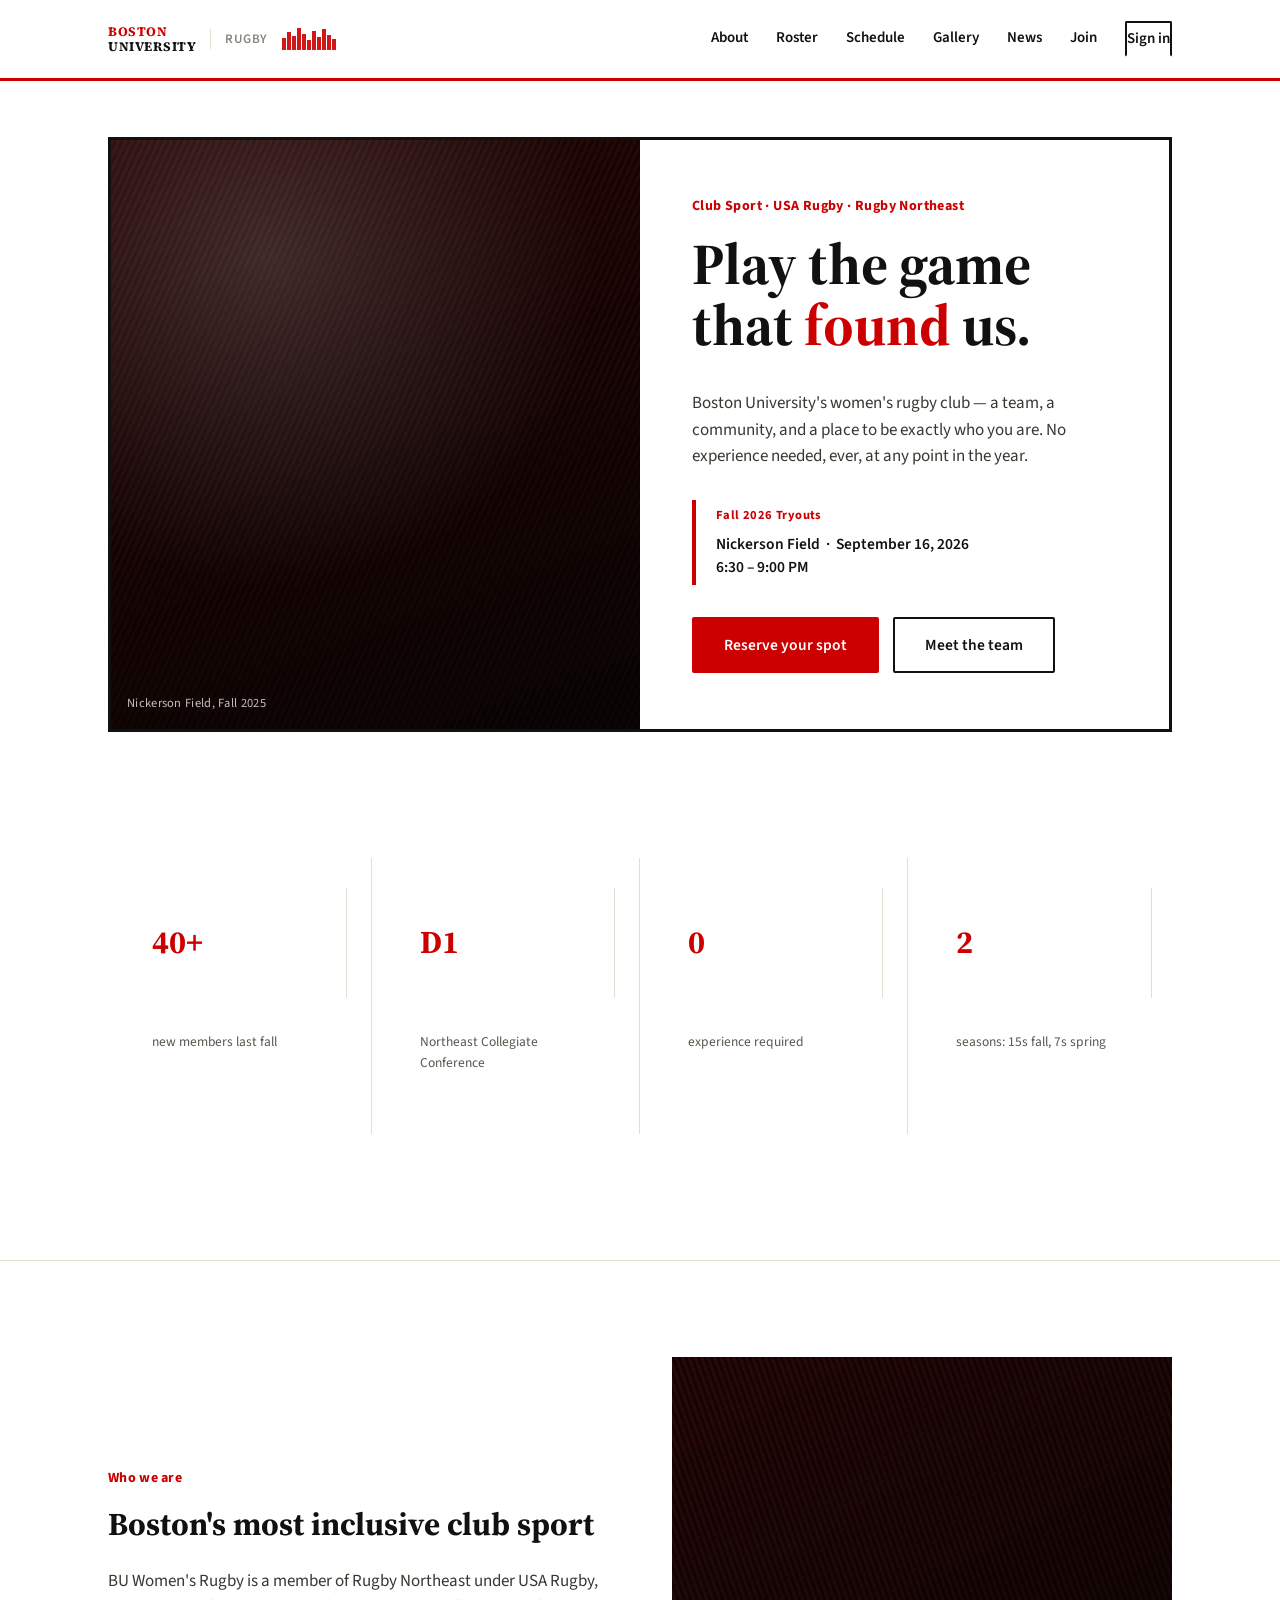
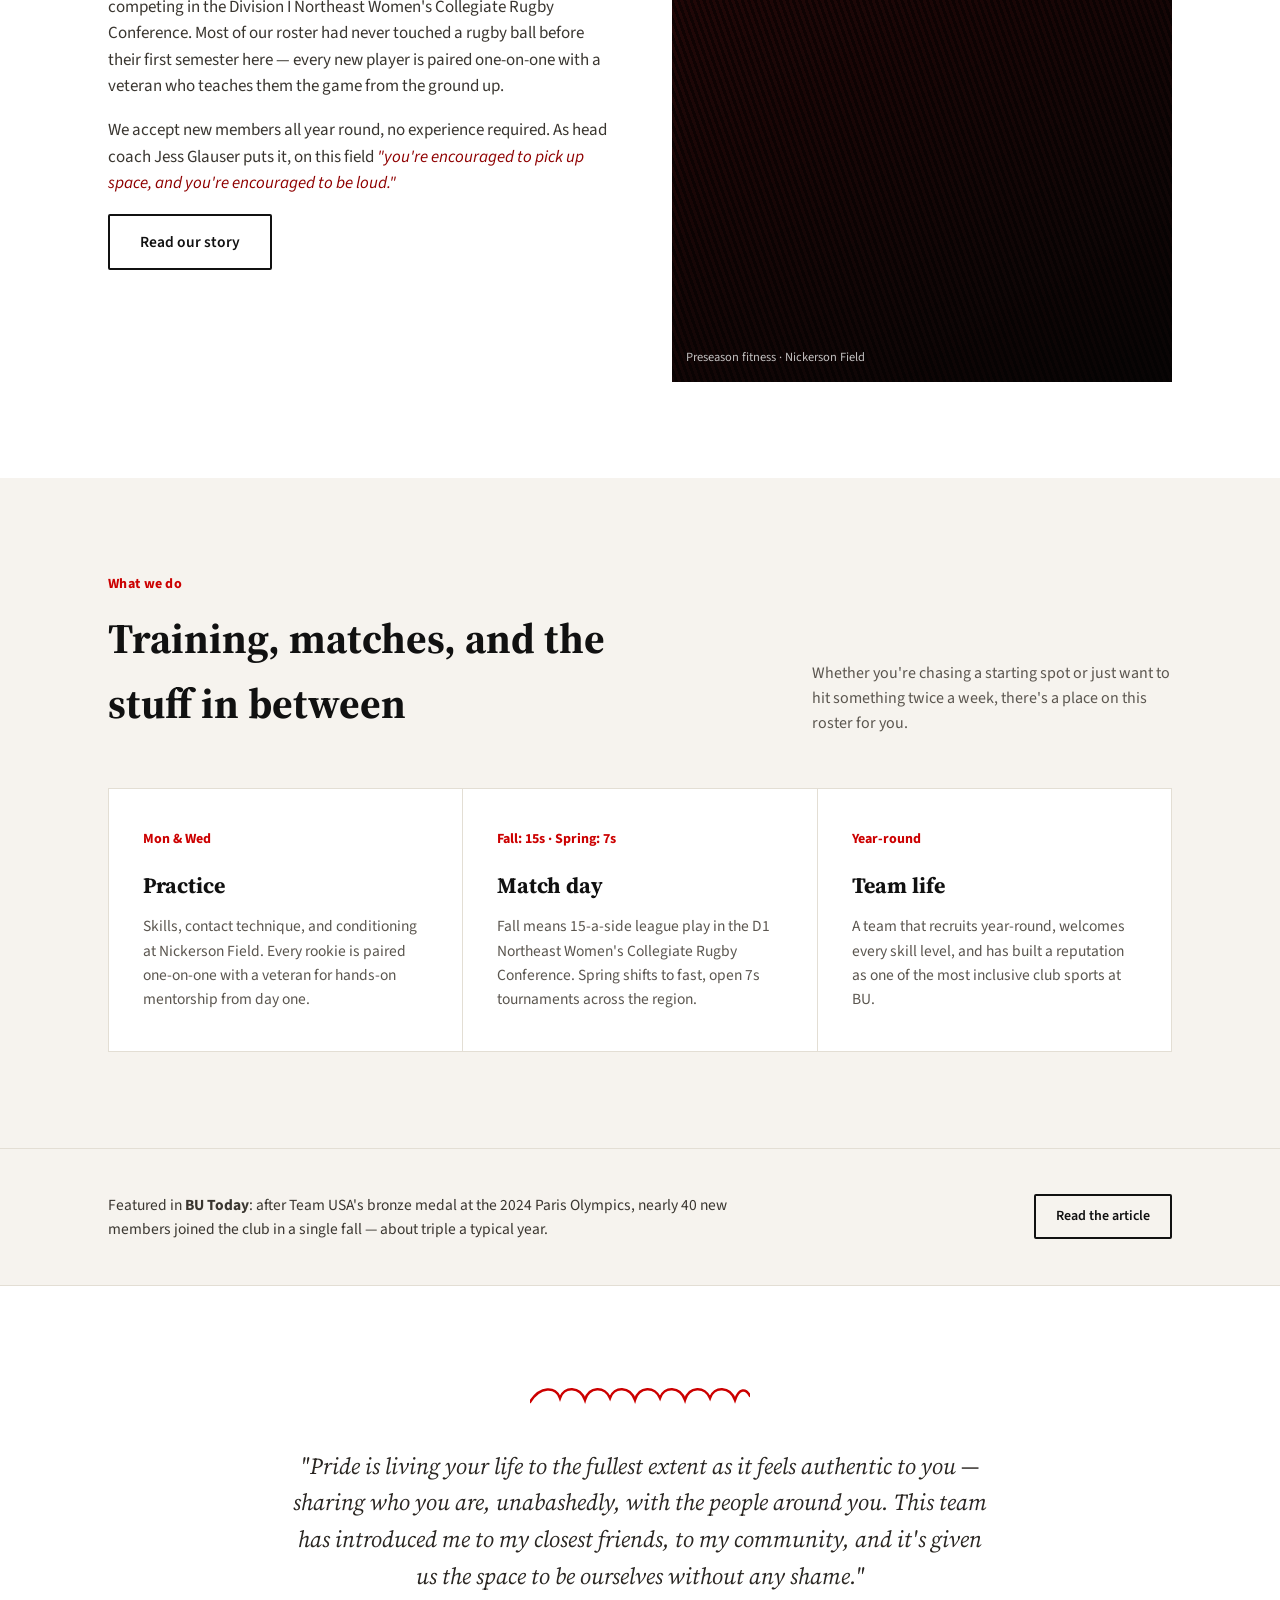
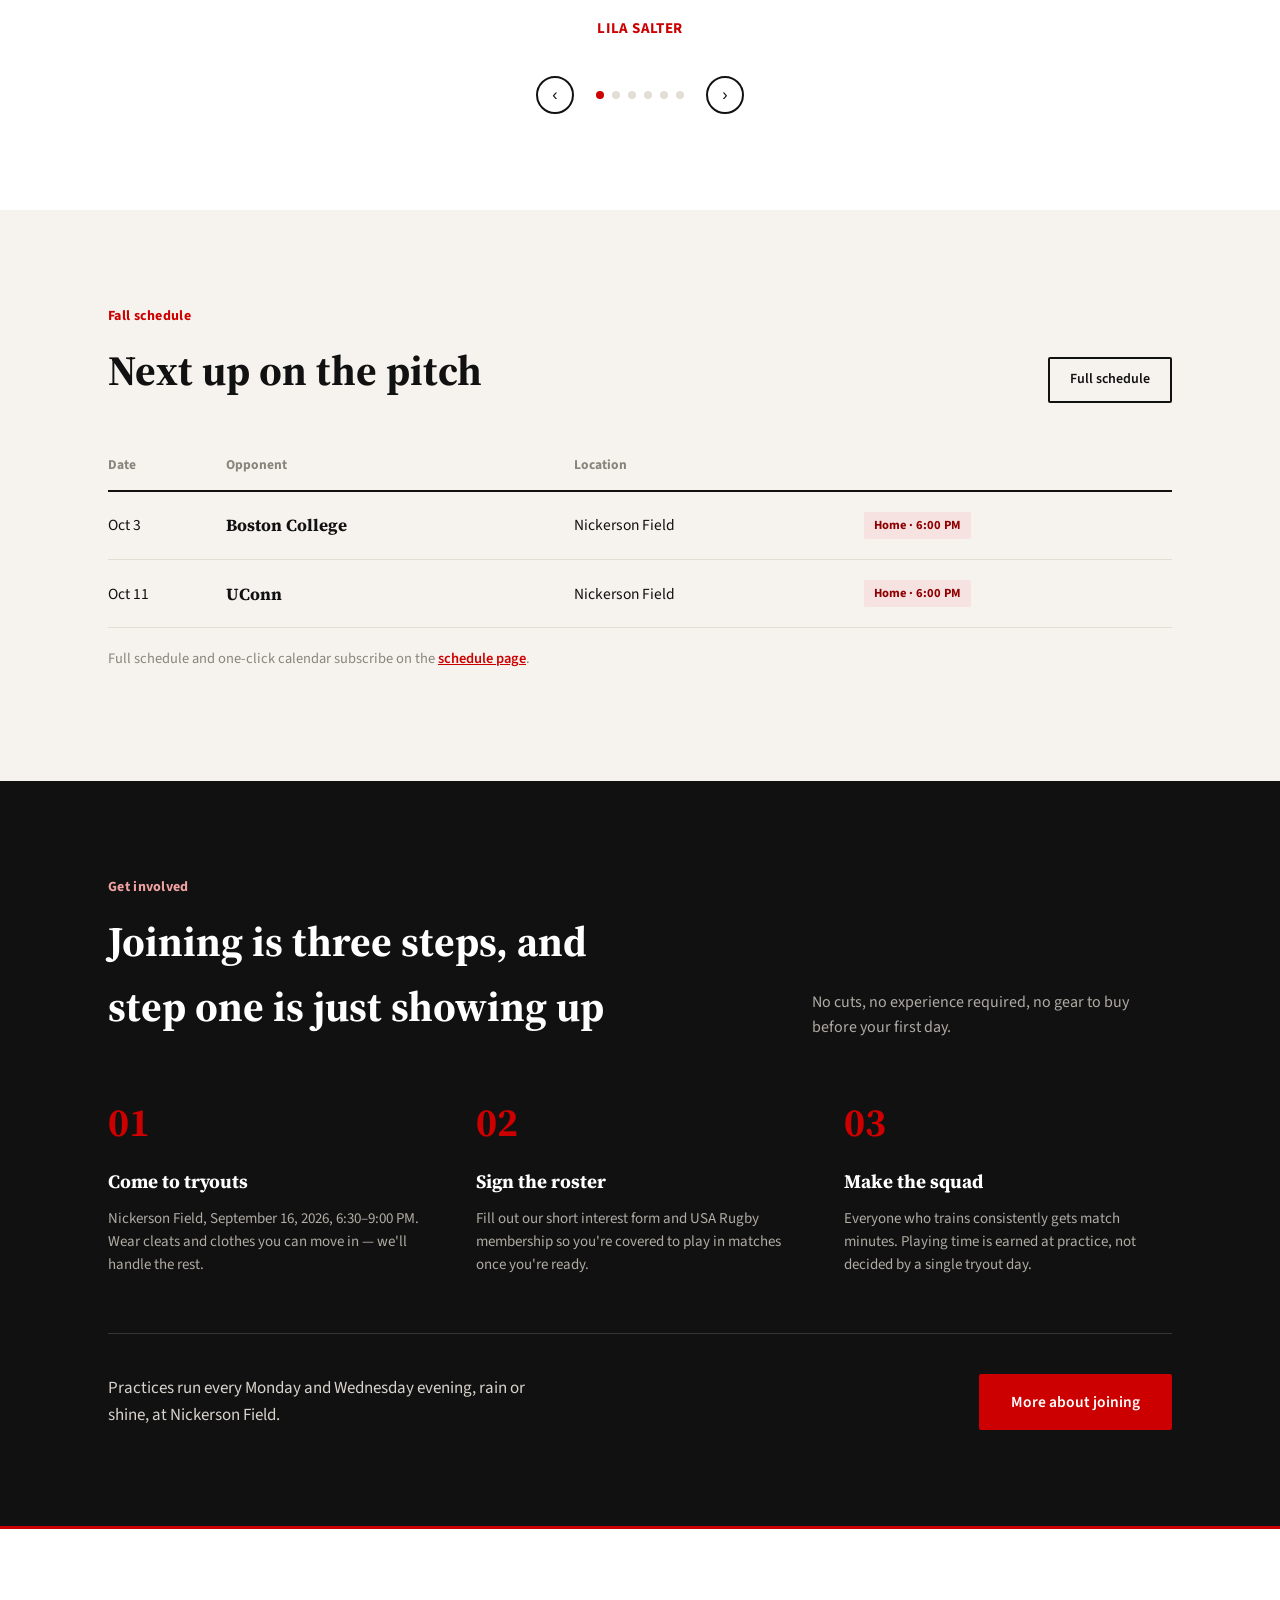
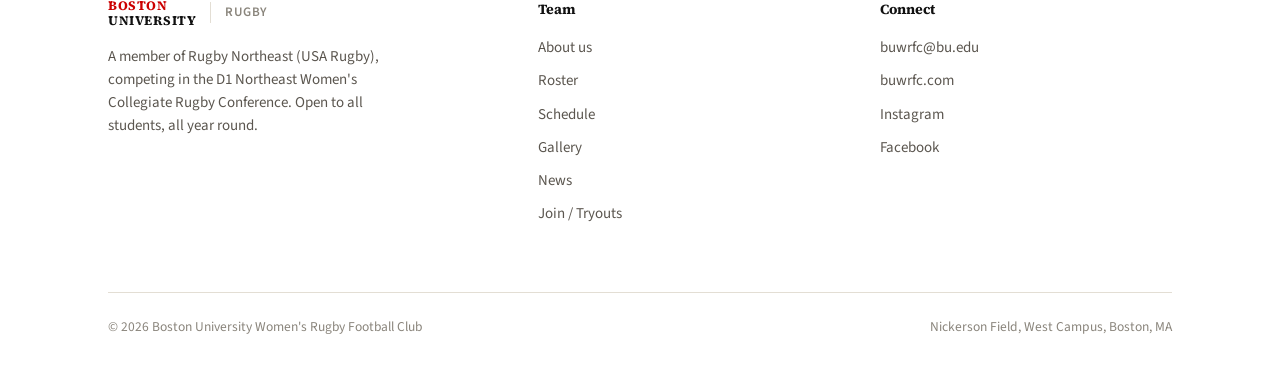
==== index.html @ 4f9184f5 "placeholder example using website and insta info" ====
<!DOCTYPE html>
<html lang="en">
<head>
<meta charset="UTF-8">
<meta name="viewport" content="width=device-width, initial-scale=1.0">
<title>Boston University Women's Rugby</title>
<meta name="description" content="Boston University's women's rugby club — D1 Northeast Collegiate Rugby Conference. No experience needed, ever, at any point in the year.">
<link rel="preconnect" href="https://fonts.googleapis.com">
<link rel="preconnect" href="https://fonts.gstatic.com" crossorigin>
<link href="https://fonts.googleapis.com/css2?family=Source+Sans+3:wght@400;500;600;700&family=Source+Serif+4:ital,wght@0,500;0,600;0,700;1,500&display=swap" rel="stylesheet">
<link rel="stylesheet" href="css/styles.css">
</head>
<body>

<a href="#main" class="skip-link">Skip to content</a>

<header>
  <nav class="wrap">
    <a href="index.html" class="wordmark">
      <span class="type"><span class="l1">BOSTON</span><span class="l2">UNIVERSITY</span></span>
      <span class="rugby">RUGBY</span>
      <svg class="skyline" width="54" height="22" viewBox="0 0 54 22" fill="none" aria-hidden="true">
        <rect x="0" y="10" width="4" height="12" fill="var(--scarlet)"/>
        <rect x="5" y="4" width="4" height="18" fill="var(--scarlet)"/>
        <rect x="10" y="8" width="4" height="14" fill="var(--scarlet)"/>
        <rect x="15" y="0" width="4" height="22" fill="var(--scarlet)"/>
        <rect x="20" y="6" width="4" height="16" fill="var(--scarlet)"/>
        <rect x="25" y="12" width="4" height="10" fill="var(--scarlet)"/>
        <rect x="30" y="3" width="4" height="19" fill="var(--scarlet)"/>
        <rect x="35" y="9" width="4" height="13" fill="var(--scarlet)"/>
        <rect x="40" y="1" width="4" height="21" fill="var(--scarlet)"/>
        <rect x="45" y="7" width="4" height="15" fill="var(--scarlet)"/>
        <rect x="50" y="11" width="4" height="11" fill="var(--scarlet)"/>
      </svg>
    </a>
    <button class="nav-toggle" aria-label="Toggle menu" aria-expanded="false">&#9776;</button>
    <div class="nav-links">
      <a href="about.html">About</a>
      <a href="roster.html">Roster</a>
      <a href="schedule.html">Schedule</a>
      <a href="gallery.html">Gallery</a>
      <a href="news.html">News</a>
      <a href="join.html">Join</a>
      <a href="#" class="btn btn-outline nav-cta">Sign in</a>
    </div>
  </nav>
</header>

<main id="main">

<section class="hero">
  <div class="wrap">
    <div class="poster">
      <div class="poster-photo">
        <div class="cap">Nickerson Field, Fall 2025</div>
      </div>
      <div class="poster-copy">
        <div class="eyebrow">Club Sport &middot; USA Rugby &middot; Rugby Northeast</div>
        <h1>Play the game that <em>found</em> us.</h1>
        <p class="lede">Boston University's women's rugby club — a team, a community, and a place to be exactly who you are. No experience needed, ever, at any point in the year.</p>
        <div class="tryout-box">
          <div class="tt">Fall 2026 Tryouts</div>
          <div class="dd">Nickerson Field &nbsp;&middot;&nbsp; September 16, 2026<br>6:30 – 9:00 PM</div>
        </div>
        <div class="hero-actions">
          <a href="https://docs.google.com/forms/d/e/1FAIpQLSetIzswO61RPO-DrUgRH1f7dVWN2hSFOVGSuI70FwOwYaRfzw/viewform?pli=1" target="_blank" rel="noopener" class="btn btn-solid">Reserve your spot</a>
          <a href="about.html" class="btn btn-outline">Meet the team</a>
        </div>
      </div>
    </div>
  </div>
</section>

<section class="stats">
  <div class="wrap">
    <div><div class="num">40+</div><div class="lbl">new members last fall</div></div>
    <div><div class="num">D1</div><div class="lbl">Northeast Collegiate Conference</div></div>
    <div><div class="num">0</div><div class="lbl">experience required</div></div>
    <div><div class="num">2</div><div class="lbl">seasons: 15s fall, 7s spring</div></div>
  </div>
</section>

<section id="about" data-reveal>
  <div class="wrap about-grid">
    <div class="about-copy">
      <div class="kicker">Who we are</div>
      <h2 style="font-size:32px;margin-bottom:18px;font-weight:700;">Boston's most inclusive club sport</h2>
      <p>BU Women's Rugby is a member of Rugby Northeast under USA Rugby, competing in the Division I Northeast Women's Collegiate Rugby Conference. Most of our roster had never touched a rugby ball before their first semester here — every new player is paired one-on-one with a veteran who teaches them the game from the ground up.</p>
      <p>We accept new members all year round, no experience required. As head coach Jess Glauser puts it, on this field <span class="quote-inline">"you're encouraged to pick up space, and you're encouraged to be loud."</span></p>
      <a href="about.html" class="btn btn-outline">Read our story</a>
    </div>
    <div class="about-photo">
      <div class="cap">Preseason fitness &middot; Nickerson Field</div>
    </div>
  </div>
</section>

<section id="program" style="background:var(--bone);" data-reveal>
  <div class="wrap">
    <div class="section-head">
      <div>
        <div class="kicker">What we do</div>
        <h2>Training, matches, and the stuff in between</h2>
      </div>
      <p>Whether you're chasing a starting spot or just want to hit something twice a week, there's a place on this roster for you.</p>
    </div>
    <div class="pillars">
      <div class="pillar">
        <div class="idx">Mon &amp; Wed</div>
        <h3>Practice</h3>
        <p>Skills, contact technique, and conditioning at Nickerson Field. Every rookie is paired one-on-one with a veteran for hands-on mentorship from day one.</p>
      </div>
      <div class="pillar">
        <div class="idx">Fall: 15s &middot; Spring: 7s</div>
        <h3>Match day</h3>
        <p>Fall means 15-a-side league play in the D1 Northeast Women's Collegiate Rugby Conference. Spring shifts to fast, open 7s tournaments across the region.</p>
      </div>
      <div class="pillar">
        <div class="idx">Year-round</div>
        <h3>Team life</h3>
        <p>A team that recruits year-round, welcomes every skill level, and has built a reputation as one of the most inclusive club sports at BU.</p>
      </div>
    </div>
  </div>
</section>

<section class="press-strip">
  <div class="wrap">
    <p>
      Featured in <strong>BU Today</strong>: after Team USA's bronze medal at the 2024 Paris Olympics, nearly 40 new members joined the club in a single fall — about triple a typical year.
    </p>
    <a href="https://www.bu.edu/articles/2024/womens-rugby-club-popularity-soars/" target="_blank" rel="noopener" class="btn btn-outline btn-sm">Read the article</a>
  </div>
</section>

<section class="testimonials" data-reveal>
  <div class="wrap">
    <svg class="hearts" width="220" height="30" viewBox="0 0 220 30" fill="none" aria-hidden="true">
      <path d="M0 20 C10 4, 26 4, 30 16 C34 4, 50 4, 55 18 C59 4, 75 4, 80 16 C84 4, 100 4, 105 18 C109 4, 125 4, 130 16 C134 4, 150 4, 155 18 C159 4, 175 4, 180 16 C184 4, 200 4, 205 18 C209 6, 216 6, 220 14"
        stroke="var(--scarlet)" stroke-width="2.5" fill="none" stroke-linecap="round"/>
    </svg>

    <div class="t-slide active" data-slide="0">
      <blockquote>"Pride is living your life to the fullest extent as it feels authentic to you — sharing who you are, unabashedly, with the people around you. This team has introduced me to my closest friends, to my community, and it's given us the space to be ourselves without any shame."</blockquote>
      <div class="att">LILA SALTER</div>
    </div>
    <div class="t-slide" data-slide="1">
      <blockquote>"Pride is something that is very important to me and to our team. It connects many of us together and creates an amazing community on and off the field that I'm proud to be a part of!"</blockquote>
      <div class="att">TARA MOORE</div>
    </div>
    <div class="t-slide" data-slide="2">
      <blockquote>"Rugby reminded me why I loved playing team sports. I've been introduced to a family full of the funniest, kindest, and most hardworking people. Whenever you're feeling down, the girls at rugby will always have your back."</blockquote>
      <div class="att">VANESSA LUK<span class="cls">CGS '27</span></div>
    </div>
    <div class="t-slide" data-slide="3">
      <blockquote>"I played rugby in high school and I loved everything about it. When I joined the team here, I expected nothing less. We all get along so well, we're like one big family!"</blockquote>
      <div class="att">KIT HUMBARGER<span class="cls">CAS '29</span></div>
    </div>
    <div class="t-slide" data-slide="4">
      <blockquote>"My favorite thing about BUWRFC are the friendships I've built and the opportunity to compete in a sport that I love. This season I want to prioritize our growth, both as competitors and as a community."</blockquote>
      <div class="att">ARIANNA REGISTER<span class="cls">CAS '27</span></div>
    </div>
    <div class="t-slide" data-slide="5">
      <blockquote>"This team is amazing in so many ways — we never give up and are always there for each other. The welcoming environment made me want to join my freshman year, and it's the best decision I made!"</blockquote>
      <div class="att">ISABEL GORDON<span class="cls">CAS '27</span></div>
    </div>

    <div class="t-controls">
      <button class="t-arrow" id="t-prev" aria-label="Previous quote">&#8249;</button>
      <div class="t-dots" id="t-dots"></div>
      <button class="t-arrow" id="t-next" aria-label="Next quote">&#8250;</button>
    </div>
  </div>
</section>

<section style="background:var(--bone);" data-reveal>
  <div class="wrap">
    <div class="section-head">
      <div>
        <div class="kicker">Fall schedule</div>
        <h2>Next up on the pitch</h2>
      </div>
      <p><a href="schedule.html" class="btn btn-outline btn-sm">Full schedule</a></p>
    </div>
    <table class="schedule" style="width:100%;border-collapse:collapse;">
      <thead><tr><th style="text-align:left;font-weight:700;font-size:13.5px;color:var(--faint);padding:0 0 14px;border-bottom:2px solid var(--ink);">Date</th><th style="text-align:left;font-weight:700;font-size:13.5px;color:var(--faint);padding:0 0 14px;border-bottom:2px solid var(--ink);">Opponent</th><th style="text-align:left;font-weight:700;font-size:13.5px;color:var(--faint);padding:0 0 14px;border-bottom:2px solid var(--ink);">Location</th><th style="border-bottom:2px solid var(--ink);"></th></tr></thead>
      <tbody>
        <tr><td style="padding:20px 0;border-bottom:1px solid var(--line);font-size:15.5px;">Oct 3</td><td class="opp" style="padding:20px 0;border-bottom:1px solid var(--line);font-weight:700;font-size:17px;font-family:'Source Serif 4',serif;">Boston College</td><td style="padding:20px 0;border-bottom:1px solid var(--line);font-size:15.5px;">Nickerson Field</td><td style="padding:20px 0;border-bottom:1px solid var(--line);"><span class="tag tag-home">Home &middot; 6:00 PM</span></td></tr>
        <tr><td style="padding:20px 0;border-bottom:1px solid var(--line);font-size:15.5px;">Oct 11</td><td class="opp" style="padding:20px 0;border-bottom:1px solid var(--line);font-weight:700;font-size:17px;font-family:'Source Serif 4',serif;">UConn</td><td style="padding:20px 0;border-bottom:1px solid var(--line);font-size:15.5px;">Nickerson Field</td><td style="padding:20px 0;border-bottom:1px solid var(--line);"><span class="tag tag-home">Home &middot; 6:00 PM</span></td></tr>
      </tbody>
    </table>
    <p class="schedule-note" style="margin-top:20px;">Full schedule and one-click calendar subscribe on the <a href="schedule.html" style="color:var(--scarlet);font-weight:600;">schedule page</a>.</p>
  </div>
</section>

<section class="join" id="tryouts" data-reveal>
  <div class="wrap">
    <div class="section-head">
      <div>
        <div class="kicker" style="color:var(--scarlet-light);">Get involved</div>
        <h2>Joining is three steps, and step one is just showing up</h2>
      </div>
      <p>No cuts, no experience required, no gear to buy before your first day.</p>
    </div>
    <div class="steps">
      <div class="step">
        <div class="num">01</div>
        <h3>Come to tryouts</h3>
        <p>Nickerson Field, September 16, 2026, 6:30–9:00 PM. Wear cleats and clothes you can move in — we'll handle the rest.</p>
      </div>
      <div class="step">
        <div class="num">02</div>
        <h3>Sign the roster</h3>
        <p>Fill out our short interest form and USA Rugby membership so you're covered to play in matches once you're ready.</p>
      </div>
      <div class="step">
        <div class="num">03</div>
        <h3>Make the squad</h3>
        <p>Everyone who trains consistently gets match minutes. Playing time is earned at practice, not decided by a single tryout day.</p>
      </div>
    </div>
    <div class="join-cta">
      <p>Practices run every Monday and Wednesday evening, rain or shine, at Nickerson Field.</p>
      <a href="join.html" class="btn btn-solid">More about joining</a>
    </div>
  </div>
</section>

</main>

<footer>
  <div class="wrap">
    <div class="foot-grid">
      <div class="foot-brand">
        <a href="index.html" class="wordmark">
          <span class="type"><span class="l1">BOSTON</span><span class="l2">UNIVERSITY</span></span>
          <span class="rugby">RUGBY</span>
        </a>
        <p>A member of Rugby Northeast (USA Rugby), competing in the D1 Northeast Women's Collegiate Rugby Conference. Open to all students, all year round.</p>
      </div>
      <div class="foot-col">
        <h4>Team</h4>
        <a href="about.html">About us</a>
        <a href="roster.html">Roster</a>
        <a href="schedule.html">Schedule</a>
        <a href="gallery.html">Gallery</a>
        <a href="news.html">News</a>
        <a href="join.html">Join / Tryouts</a>
      </div>
      <div class="foot-col">
        <h4>Connect</h4>
        <a href="mailto:buwrfc@bu.edu">buwrfc@bu.edu</a>
        <a href="https://buwrfc.com" target="_blank" rel="noopener">buwrfc.com</a>
        <a href="https://www.instagram.com/buwrfc/" target="_blank" rel="noopener">Instagram</a>
        <a href="https://www.facebook.com/bostonuniversitywrfc" target="_blank" rel="noopener">Facebook</a>
      </div>
    </div>
    <div class="foot-bottom">
      <span>&copy; 2026 Boston University Women's Rugby Football Club</span>
      <span>Nickerson Field, West Campus, Boston, MA</span>
    </div>
  </div>
</footer>

<script src="js/main.js"></script>
</body>
</html>
---- css/styles.css ----
:root{
  --scarlet: #CC0000;
  --scarlet-dark: #8F0000;
  --scarlet-light: #F0A2A2;
  --ink: #111111;
  --paper: #FFFFFF;
  --bone: #F6F3EE;
  --line: #E3DED4;
  --muted: #5B564F;
  --faint: #8A857C;
  --shadow: 0 14px 34px rgba(17,17,17,0.08);
}
*{box-sizing:border-box;}
html{scroll-behavior:smooth;}
body{
  margin:0;
  font-family:'Source Sans 3', sans-serif;
  color:var(--ink);
  background:var(--paper);
  line-height:1.55;
}
h1,h2,h3,h4,.serif{ font-family:'Source Serif 4', serif; margin:0; }
a{color:inherit;}
img{max-width:100%;display:block;}
[id]{scroll-margin-top:98px;}
.wrap{max-width:1120px;margin:0 auto;padding:0 28px;}

/* ---------- ACCESSIBILITY ---------- */
.skip-link{
  position:absolute;left:-999px;top:auto;width:1px;height:1px;overflow:hidden;
  background:var(--scarlet);color:#fff;padding:14px 22px;z-index:200;font-weight:700;
  text-decoration:none;border-radius:2px;
}
.skip-link:focus{left:16px;top:16px;width:auto;height:auto;overflow:visible;}
a:focus-visible, button:focus-visible, summary:focus-visible{
  outline:3px solid var(--scarlet);outline-offset:2px;
}

/* ---------- BUTTONS ---------- */
.btn{
  display:inline-block;
  font-weight:600;
  font-size:15.5px;
  padding:14px 30px;
  border-radius:2px;
  text-decoration:none;
  border:2px solid var(--ink);
  cursor:pointer;
  background:none;
  font-family:inherit;
  transition:background .2s ease, color .2s ease, border-color .2s ease;
}
.btn-solid{background:var(--scarlet);border-color:var(--scarlet);color:var(--paper);}
.btn-solid:hover{background:var(--scarlet-dark);border-color:var(--scarlet-dark);}
.btn-ghost{background:transparent;color:var(--paper);border-color:var(--paper);}
.btn-ghost:hover{background:var(--paper);color:var(--ink);}
.btn-outline{background:transparent;color:var(--ink);border-color:var(--ink);}
.btn-outline:hover{background:var(--ink);color:var(--paper);}
.btn-sm{font-size:14px;padding:10px 20px;}

/* ---------- WORDMARK ---------- */
.wordmark{display:flex;align-items:center;gap:14px;text-decoration:none;color:var(--ink);}
.wordmark .type{font-family:'Source Serif 4', serif;line-height:1;}
.wordmark .type .l1{display:block;font-size:13px;font-weight:700;color:var(--scarlet);letter-spacing:0.5px;}
.wordmark .type .l2{display:block;font-size:13px;font-weight:700;color:var(--ink);letter-spacing:0.5px;margin-top:2px;}
.wordmark .rugby{font-size:13px;font-weight:600;color:var(--faint);border-left:1px solid var(--line);padding-left:14px;letter-spacing:0.5px;}
.skyline{opacity:0.9;}

/* ---------- NAV ---------- */
header{position:sticky;top:0;z-index:50;background:var(--paper);border-bottom:3px solid var(--scarlet);}
nav.wrap{display:flex;align-items:center;justify-content:space-between;height:78px;}
.nav-links{display:flex;align-items:center;gap:28px;}
.nav-links a{font-size:15px;font-weight:600;text-decoration:none;color:var(--ink);padding:4px 0;border-bottom:2px solid transparent;}
.nav-links a:hover, .nav-links a.current{border-bottom-color:var(--scarlet);}
.nav-links a.current{color:var(--scarlet);}
.nav-cta{font-size:14px;padding:10px 22px;}
.nav-toggle{display:none;background:none;border:none;font-size:26px;cursor:pointer;color:var(--ink);}
@media (max-width:860px){
  .nav-links{position:fixed;top:78px;left:0;right:0;bottom:0;background:var(--paper);flex-direction:column;align-items:flex-start;padding:28px;gap:22px;transform:translateX(100%);transition:transform .25s ease;overflow-y:auto;}
  .nav-links.open{transform:translateX(0);}
  .nav-toggle{display:block;}
}

/* ---------- HERO / POSTER (home only) ---------- */
.hero{background:var(--paper);padding:56px 0 0;}
.poster{
  position:relative;
  border:3px solid var(--ink);
  display:grid;grid-template-columns:1fr 1fr;
  min-height:560px;
  overflow:hidden;
}
.poster-photo, .ph-pattern{
  position:relative;
  background:
    linear-gradient(160deg, rgba(204,0,0,0.88), rgba(30,0,0,0.92)),
    repeating-linear-gradient(115deg, #3a3a3a 0 3px, #222 3px 6px);
  background-blend-mode:multiply, normal;
}
.poster-photo::before, .ph-pattern::before{
  content:"";position:absolute;inset:0;
  background:radial-gradient(circle at 30% 20%, rgba(255,255,255,0.15), transparent 55%);
}
.poster-photo .cap{
  position:absolute;bottom:16px;left:16px;right:16px;
  color:rgba(255,255,255,0.75);font-size:12.5px;letter-spacing:0.3px;
}
.poster-copy{
  padding:56px 52px;display:flex;flex-direction:column;justify-content:center;
  background:var(--paper);
}
.poster-copy .eyebrow{
  font-weight:700;font-size:14px;color:var(--scarlet);letter-spacing:0.4px;margin-bottom:16px;
}
.poster-copy h1{
  font-size:clamp(38px,4.6vw,58px);
  font-weight:700;line-height:1.05;color:var(--ink);margin-bottom:18px;
}
.poster-copy h1 em{color:var(--scarlet);font-style:normal;}
.poster-copy p.lede{font-size:17px;color:#3A3630;max-width:420px;margin-bottom:30px;}
.tryout-box{
  border-left:4px solid var(--scarlet);
  padding:6px 0 6px 20px;margin-bottom:32px;
}
.tryout-box .tt{font-size:12.5px;font-weight:700;color:var(--scarlet);letter-spacing:0.4px;margin-bottom:8px;}
.tryout-box .dd{font-size:15.5px;color:var(--ink);font-weight:600;line-height:1.5;}
.hero-actions{display:flex;gap:14px;flex-wrap:wrap;}
@media (max-width:860px){
  .poster{grid-template-columns:1fr;}
  .poster-photo{min-height:280px;}
  .poster-copy{padding:40px 28px;}
}

/* ---------- PAGE HERO (interior pages) ---------- */
.page-hero{background:var(--ink);color:var(--paper);padding:64px 0 56px;position:relative;overflow:hidden;}
.page-hero::before{
  content:"";position:absolute;inset:0;
  background:repeating-linear-gradient(115deg, rgba(204,0,0,0.16) 0 3px, transparent 3px 34px);
  pointer-events:none;
}
.page-hero .wrap{position:relative;}
.breadcrumb{font-size:13px;color:var(--faint);margin-bottom:16px;}
.breadcrumb a{text-decoration:none;color:var(--faint);}
.breadcrumb a:hover{color:var(--scarlet-light);}
.page-hero .kicker-inv{font-weight:700;font-size:14px;color:var(--scarlet-light);letter-spacing:0.4px;margin-bottom:14px;}
.page-hero h1{font-size:clamp(32px,4.8vw,50px);font-weight:700;line-height:1.08;margin-bottom:14px;}
.page-hero p{font-size:16.5px;color:#D8D3CC;max-width:580px;margin:0;}

/* ---------- STATS STRIP ---------- */
.stats{border-bottom:1px solid var(--line);}
.stats .wrap{display:grid;grid-template-columns:repeat(4,1fr);}
.stats div{padding:30px 24px;border-right:1px solid var(--line);}
.stats div:last-child{border-right:none;}
.stats .num{font-family:'Source Serif 4',serif;font-size:32px;font-weight:700;color:var(--scarlet);}
.stats .lbl{font-size:13.5px;color:var(--muted);margin-top:4px;}
@media (max-width:700px){.stats .wrap{grid-template-columns:repeat(2,1fr);}.stats div{border-bottom:1px solid var(--line);}}

/* ---------- SECTION SCAFFOLD ---------- */
section{padding:96px 0;}
.section-head{display:flex;justify-content:space-between;align-items:flex-end;gap:40px;margin-bottom:52px;flex-wrap:wrap;}
.section-head h2{font-size:clamp(30px,4vw,42px);max-width:560px;font-weight:700;}
.section-head p{max-width:360px;color:var(--muted);font-size:16px;margin:10px 0 0;}
.kicker{font-size:14px;font-weight:700;color:var(--scarlet);margin-bottom:10px;letter-spacing:0.3px;}

/* ---------- REVEAL ON SCROLL ---------- */
[data-reveal]{opacity:0;transform:translateY(18px);transition:opacity .6s ease, transform .6s ease;}
[data-reveal].in-view{opacity:1;transform:none;}

/* ---------- ABOUT ---------- */
.about{background:var(--bone);}
.about-grid{display:grid;grid-template-columns:1fr 1fr;gap:64px;align-items:center;}
.about-copy p{font-size:17px;color:#3A3630;margin:0 0 18px;}
.about-photo{
  aspect-ratio:4/5;position:relative;overflow:hidden;
  background:linear-gradient(150deg, rgba(204,0,0,0.85), rgba(20,0,0,0.9)),
    repeating-linear-gradient(70deg, #333 0 3px, #1a1a1a 3px 6px);
  background-blend-mode:multiply, normal;
}
.about-photo .cap{position:absolute;bottom:14px;left:14px;color:rgba(255,255,255,0.75);font-size:12.5px;}
.quote-inline{font-style:italic;color:var(--scarlet-dark);}
@media (max-width:860px){.about-grid{grid-template-columns:1fr;}}

/* ---------- COACHES ---------- */
.coaches-grid{display:grid;grid-template-columns:repeat(3,1fr);gap:28px;}
.coach-card{border:1px solid var(--line);}
.coach-photo{aspect-ratio:1/1;}
.coach-photo .init{color:rgba(255,255,255,0.9);font-family:'Source Serif 4',serif;font-size:40px;font-weight:700;position:absolute;inset:0;display:flex;align-items:center;justify-content:center;}
.coach-body{padding:20px 22px;}
.coach-body h4{font-size:18px;margin-bottom:4px;}
.coach-body .role{font-size:13px;color:var(--scarlet);font-weight:700;letter-spacing:0.3px;margin-bottom:10px;}
.coach-body p{font-size:14.5px;color:var(--muted);margin:0;}
@media (max-width:860px){.coaches-grid{grid-template-columns:1fr;}}

/* ---------- PILLARS ---------- */
.pillars{display:grid;grid-template-columns:repeat(3,1fr);gap:1px;background:var(--line);border:1px solid var(--line);}
.pillar{background:var(--paper);padding:40px 34px;}
.pillar .idx{font-size:14px;color:var(--scarlet);font-weight:700;margin-bottom:18px;}
.pillar h3{font-size:22px;margin-bottom:12px;font-weight:700;}
.pillar p{color:var(--muted);font-size:15.5px;margin:0;}
@media (max-width:860px){.pillars{grid-template-columns:1fr;}}

/* ---------- PRESS STRIP ---------- */
.press-strip{padding:44px 0;background:var(--bone);border-top:1px solid var(--line);border-bottom:1px solid var(--line);}
.press-strip .wrap{display:flex;align-items:center;justify-content:space-between;gap:20px;flex-wrap:wrap;}
.press-strip p{margin:0;font-size:15.5px;color:#3A3630;max-width:640px;}

/* ---------- TESTIMONIALS ---------- */
.testimonials{background:var(--paper);text-align:center;}
.testimonials .wrap{max-width:760px;}
.hearts{margin:0 auto 36px;display:block;}
.t-slide{display:none;}
.t-slide.active{display:block;animation:t-fade .4s ease;}
@keyframes t-fade{from{opacity:0;transform:translateY(6px);}to{opacity:1;transform:translateY(0);}}
.testimonials blockquote{
  font-size:clamp(19px,2.4vw,23px);color:#2A2622;line-height:1.6;margin:0 0 22px;
  font-family:'Source Serif 4',serif;font-style:italic;
  min-height:140px;display:flex;align-items:center;justify-content:center;
}
.testimonials .att{color:var(--scarlet);font-weight:700;font-size:15px;letter-spacing:0.4px;}
.testimonials .att .cls{display:block;color:var(--faint);font-weight:600;font-size:13px;margin-top:3px;letter-spacing:0.3px;}
.t-controls{display:flex;align-items:center;justify-content:center;gap:22px;margin-top:36px;}
.t-arrow{
  background:none;border:2px solid var(--ink);width:38px;height:38px;border-radius:50%;
  cursor:pointer;font-size:16px;display:flex;align-items:center;justify-content:center;
  color:var(--ink);
}
.t-arrow:hover{background:var(--ink);color:var(--paper);}
.t-dots{display:flex;justify-content:center;gap:8px;}
.t-dots button{width:8px;height:8px;padding:0;border-radius:50%;background:var(--line);border:none;cursor:pointer;}
.t-dots button.active{background:var(--scarlet);}

/* ---------- PLACEHOLDER NOTE ---------- */
.placeholder-note{
  background:var(--bone);border-left:4px solid var(--scarlet);
  padding:14px 20px;font-size:14px;color:var(--muted);margin-bottom:48px;
}
.placeholder-note strong{color:var(--ink);}

/* ---------- ROSTER ---------- */
.roster-groups{display:flex;flex-direction:column;gap:64px;}
.roster-group h3{font-size:13px;font-weight:700;color:var(--scarlet);letter-spacing:0.5px;text-transform:uppercase;margin-bottom:22px;padding-bottom:14px;border-bottom:2px solid var(--ink);}
.roster-grid{display:grid;grid-template-columns:repeat(auto-fill,minmax(200px,1fr));gap:20px;}
.player-card{border:1px solid var(--line);background:var(--paper);overflow:hidden;transition:transform .25s ease, box-shadow .25s ease;}
.player-card:hover{transform:translateY(-4px);box-shadow:var(--shadow);}
.player-photo{aspect-ratio:4/5;position:relative;}
.player-photo .num{position:absolute;inset:0;display:flex;align-items:center;justify-content:center;font-family:'Source Serif 4',serif;font-size:46px;font-weight:700;color:rgba(255,255,255,0.88);}
.player-info{padding:16px 18px;}
.player-info h4{font-size:16.5px;margin-bottom:4px;}
.player-info .meta{font-size:13px;color:var(--muted);}
.player-info .meta span{display:block;}

/* ---------- GALLERY ---------- */
.gallery-grid{display:grid;grid-template-columns:repeat(auto-fill,minmax(240px,1fr));gap:14px;}
.gallery-item{position:relative;aspect-ratio:4/3;overflow:hidden;cursor:pointer;border:1px solid var(--line);}
.gallery-item .ph{width:100%;height:100%;transition:transform .35s ease;}
.gallery-item:hover .ph{transform:scale(1.05);}
.gallery-item .cap-overlay{
  position:absolute;inset:auto 0 0 0;background:linear-gradient(transparent, rgba(0,0,0,0.75));
  color:#fff;padding:12px 14px;font-size:13px;opacity:0;transition:opacity .25s ease;
}
.gallery-item:hover .cap-overlay{opacity:1;}
.lightbox{
  position:fixed;inset:0;background:rgba(8,8,8,0.94);display:flex;align-items:center;justify-content:center;
  z-index:300;opacity:0;visibility:hidden;transition:opacity .25s ease;padding:28px;
}
.lightbox.open{opacity:1;visibility:visible;}
.lightbox-inner{max-width:760px;width:100%;}
.lightbox-photo{aspect-ratio:4/3;position:relative;border:1px solid rgba(255,255,255,0.15);}
.lightbox-cap{color:#fff;text-align:center;margin-top:16px;font-size:15px;}
.lightbox-bar{display:flex;align-items:center;justify-content:space-between;margin-top:20px;}
.lightbox-close, .lightbox-nav button{
  background:none;border:2px solid rgba(255,255,255,0.6);color:#fff;width:38px;height:38px;
  border-radius:50%;cursor:pointer;font-size:16px;display:flex;align-items:center;justify-content:center;
}
.lightbox-close:hover, .lightbox-nav button:hover{background:#fff;color:var(--ink);}
.lightbox-nav{display:flex;gap:12px;}

/* ---------- NEWS ---------- */
.news-toolbar{display:flex;gap:10px;flex-wrap:wrap;margin-bottom:44px;}
.filter-btn{border:2px solid var(--ink);background:transparent;color:var(--ink);padding:8px 18px;border-radius:20px;font-size:13.5px;font-weight:600;cursor:pointer;font-family:inherit;}
.filter-btn.active, .filter-btn:hover{background:var(--ink);color:var(--paper);}
.news-grid{display:grid;grid-template-columns:repeat(auto-fill,minmax(280px,1fr));gap:28px;}
.news-card{border:1px solid var(--line);display:flex;flex-direction:column;background:var(--paper);}
.news-card .thumb{aspect-ratio:16/9;}
.news-card .body{padding:22px;display:flex;flex-direction:column;flex:1;}
.news-card .cat{font-size:12px;font-weight:700;color:var(--scarlet);letter-spacing:0.4px;margin-bottom:8px;}
.news-card h3{font-size:19px;margin-bottom:8px;font-weight:700;}
.news-card .date{font-size:13px;color:var(--faint);margin-bottom:12px;}
.news-card p{font-size:14.5px;color:var(--muted);margin:0 0 16px;flex:1;}
.news-card a.readmore{font-size:14px;font-weight:700;color:var(--ink);text-decoration:none;border-bottom:2px solid var(--scarlet);align-self:flex-start;}
.post{max-width:720px;margin:0 auto;padding-top:48px;border-top:1px solid var(--line);}
.post + .post{margin-top:12px;}
.post .cat{font-size:12px;font-weight:700;color:var(--scarlet);letter-spacing:0.4px;margin-bottom:10px;}
.post h2{font-size:28px;margin-bottom:10px;}
.post .date{font-size:13.5px;color:var(--faint);margin-bottom:26px;}
.post p{font-size:16.5px;color:#3A3630;margin:0 0 18px;}
.posts-list{display:flex;flex-direction:column;gap:60px;}

/* ---------- JOIN ---------- */
.join{background:var(--ink);color:var(--paper);}
.join .section-head p{color:#B0ABA3;}
.steps{display:grid;grid-template-columns:repeat(3,1fr);gap:40px;margin-bottom:56px;}
.step .num{font-family:'Source Serif 4',serif;font-size:40px;font-weight:700;color:var(--scarlet);margin-bottom:14px;}
.step h3{font-size:19px;margin-bottom:10px;font-weight:700;}
.step p{color:#B0ABA3;font-size:15px;margin:0;}
@media (max-width:860px){.steps{grid-template-columns:1fr;}}
.join-cta{display:flex;align-items:center;justify-content:space-between;flex-wrap:wrap;gap:24px;border-top:1px solid rgba(255,255,255,0.15);padding-top:40px;}
.join-cta p{margin:0;font-size:17px;color:#D8D3CC;max-width:440px;}

/* ---------- FAQ ---------- */
.faq{border-top:1px solid var(--line);}
.faq-item{border-bottom:1px solid var(--line);}
.faq-item summary{padding:22px 0;font-weight:700;font-size:16.5px;cursor:pointer;list-style:none;display:flex;justify-content:space-between;align-items:center;gap:20px;}
.faq-item summary::-webkit-details-marker{display:none;}
.faq-item summary::after{content:'+';font-size:22px;color:var(--scarlet);flex-shrink:0;}
.faq-item[open] summary::after{content:'\2212';}
.faq-item p{padding:0 0 22px;color:var(--muted);font-size:15px;max-width:640px;}

/* ---------- GEAR LIST ---------- */
.gear-grid{display:grid;grid-template-columns:repeat(2,1fr);gap:16px 40px;}
.gear-grid li{list-style:none;padding:14px 0;border-bottom:1px solid var(--line);font-size:15.5px;display:flex;justify-content:space-between;gap:20px;}
.gear-grid li span{color:var(--faint);font-size:13.5px;font-weight:600;}
@media (max-width:700px){.gear-grid{grid-template-columns:1fr;}}

/* ---------- SCHEDULE ---------- */
.schedule table{width:100%;border-collapse:collapse;}
.schedule th{text-align:left;font-weight:700;font-size:13.5px;color:var(--faint);padding:0 0 14px;border-bottom:2px solid var(--ink);}
.schedule td{padding:20px 0;border-bottom:1px solid var(--line);font-size:15.5px;vertical-align:middle;}
.schedule .opp{font-weight:700;font-size:17px;font-family:'Source Serif 4',serif;}
.tag{display:inline-block;font-size:12.5px;font-weight:700;padding:4px 10px;border-radius:2px;}
.tag-home{background:#F7E2E2;color:var(--scarlet-dark);}
.tag-away{background:var(--bone);color:var(--muted);border:1px solid var(--line);}
.schedule-note{margin-top:28px;font-size:14.5px;color:var(--faint);}
.schedule + .schedule{border-top:1px solid var(--line);}
.schedule-section-title{display:flex;align-items:baseline;gap:14px;margin-bottom:28px;}
.schedule-section-title h3{font-size:22px;font-weight:700;}
.schedule-section-title span{font-size:13px;color:var(--faint);font-weight:600;}

/* ---------- FOOTER ---------- */
footer{background:var(--paper);padding:70px 0 30px;border-top:3px solid var(--scarlet);}
.foot-grid{display:grid;grid-template-columns:1.3fr 1fr 1fr;gap:50px;margin-bottom:56px;}
.foot-brand p{color:var(--muted);font-size:15px;max-width:280px;margin-top:18px;}
.foot-col h4{font-size:14px;margin-bottom:16px;font-weight:700;}
.foot-col a{display:block;text-decoration:none;color:var(--muted);font-size:15px;margin-bottom:10px;}
.foot-col a:hover{color:var(--scarlet);}
.foot-bottom{border-top:1px solid var(--line);padding-top:24px;display:flex;justify-content:space-between;flex-wrap:wrap;gap:10px;font-size:13.5px;color:var(--faint);}
@media (max-width:860px){.foot-grid{grid-template-columns:1fr;gap:36px;}}

/* ---------- PLACEHOLDER PHOTO VARIANTS ---------- */
.ph-pattern{background-blend-mode:multiply, normal;}
.ph-a{background:linear-gradient(160deg, rgba(204,0,0,0.88), rgba(30,0,0,0.92)), repeating-linear-gradient(115deg, #3a3a3a 0 3px, #222 3px 6px);}
.ph-b{background:linear-gradient(150deg, rgba(20,0,0,0.9), rgba(204,0,0,0.8)), repeating-linear-gradient(70deg, #333 0 3px, #1a1a1a 3px 6px);}
.ph-c{background:linear-gradient(200deg, rgba(143,0,0,0.9), rgba(10,10,10,0.92)), repeating-linear-gradient(30deg, #2c2c2c 0 3px, #161616 3px 6px);}
.ph-d{background:linear-gradient(120deg, rgba(30,0,0,0.92), rgba(204,0,0,0.75)), repeating-linear-gradient(160deg, #383838 0 3px, #202020 3px 6px);}

@media (prefers-reduced-motion: reduce){ *{transition:none !important;animation:none !important;} [data-reveal]{opacity:1;transform:none;} }
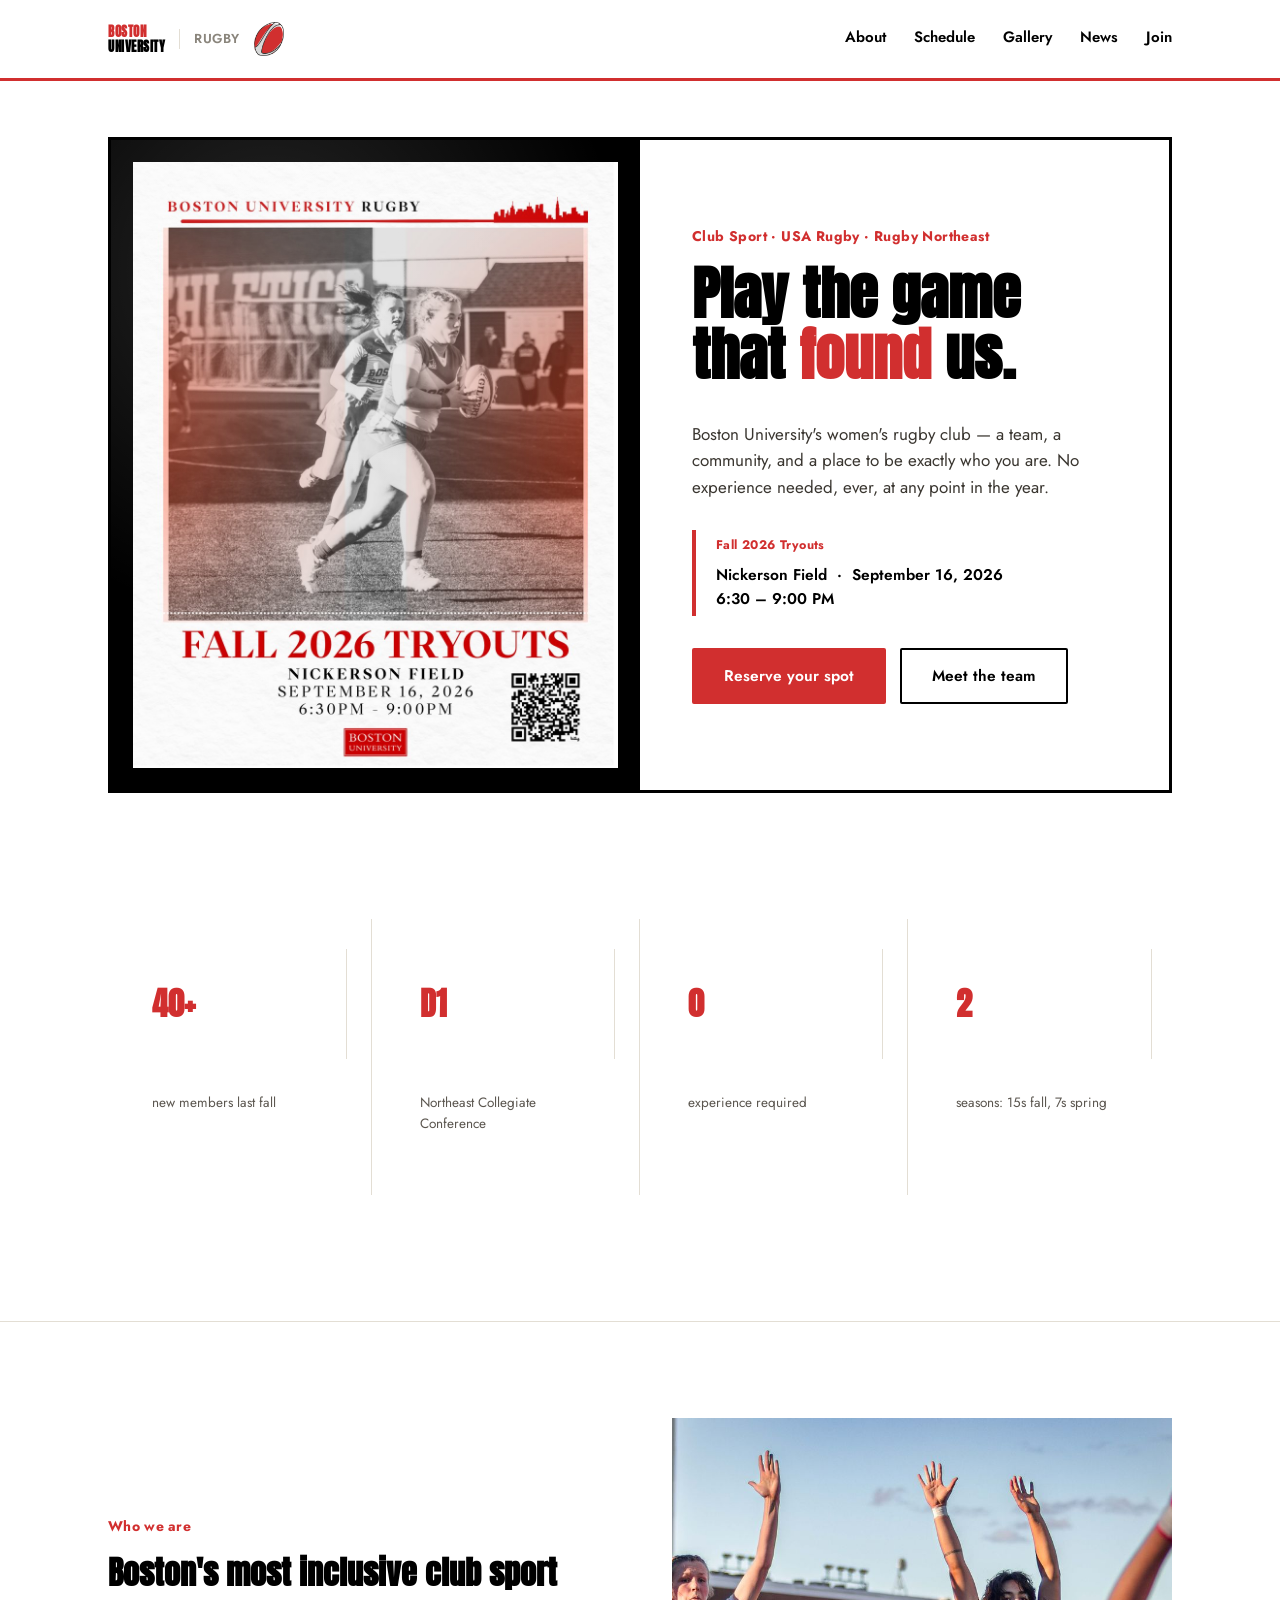
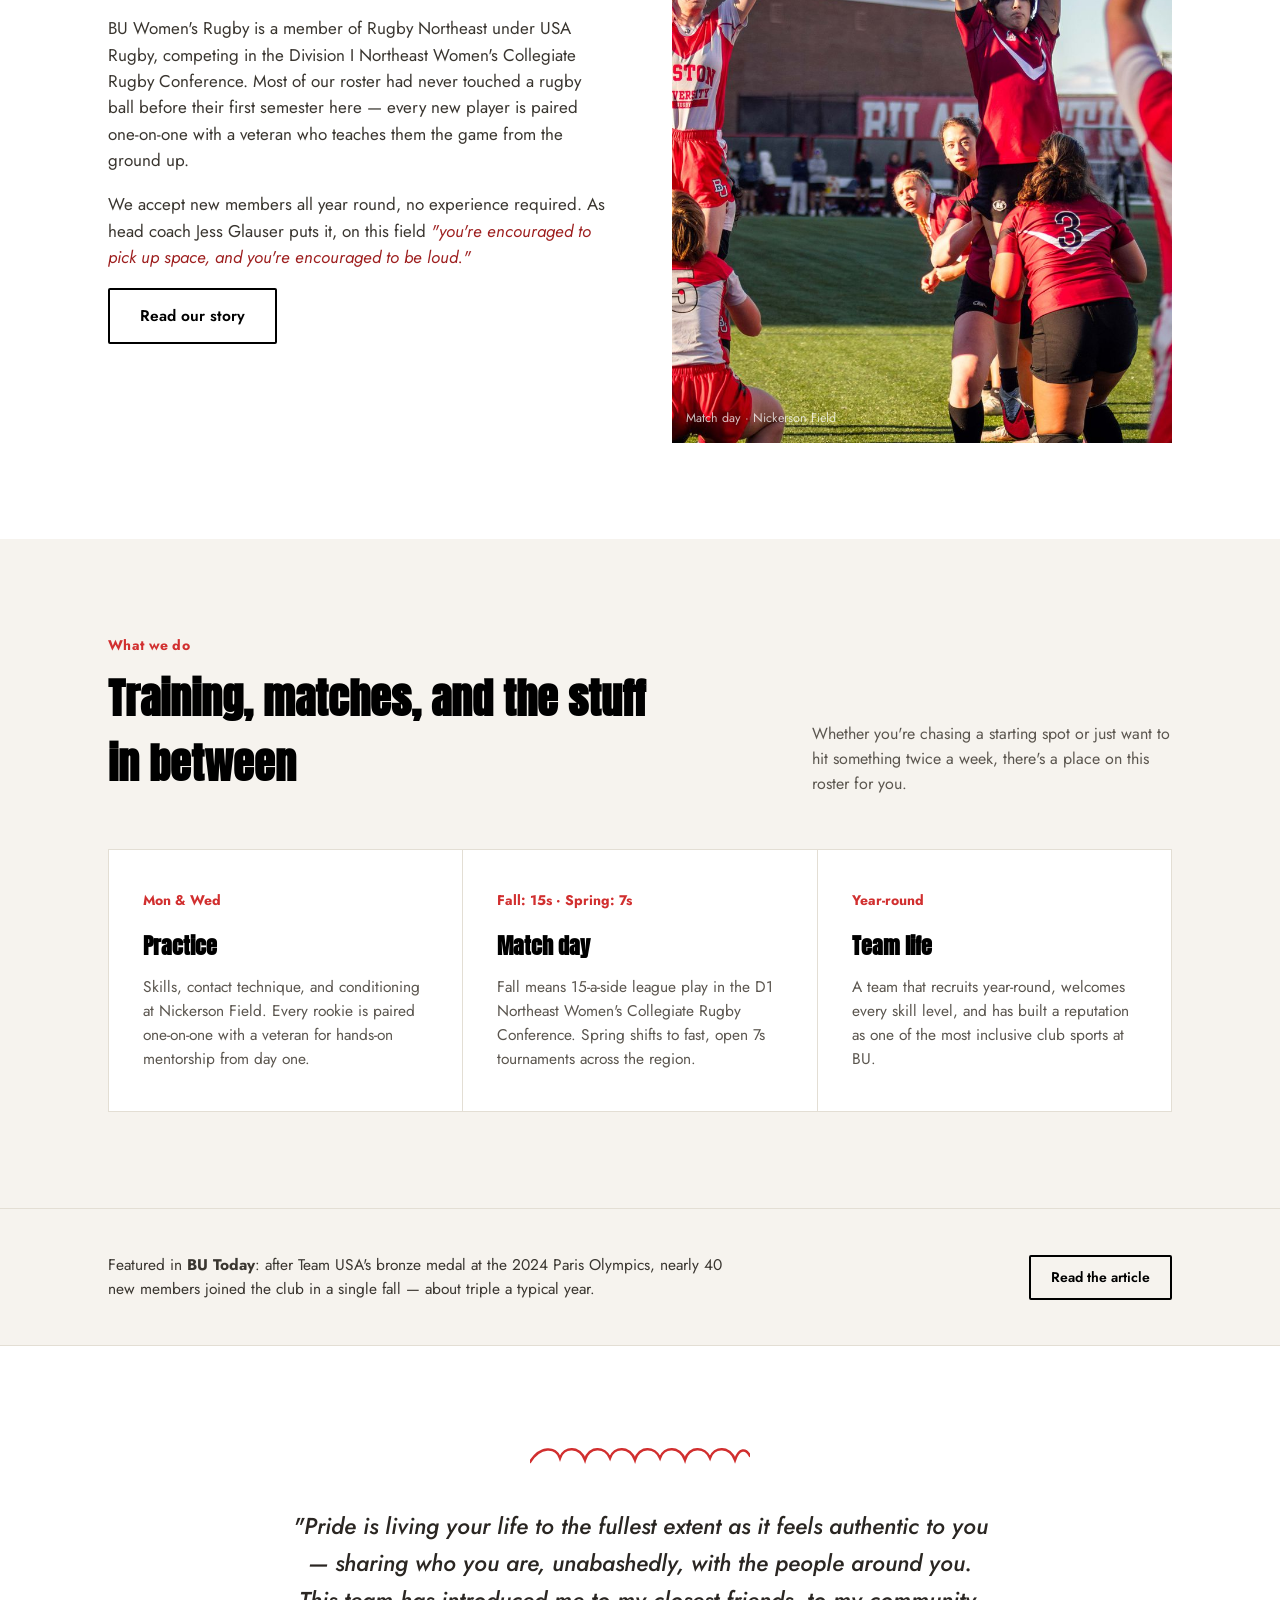
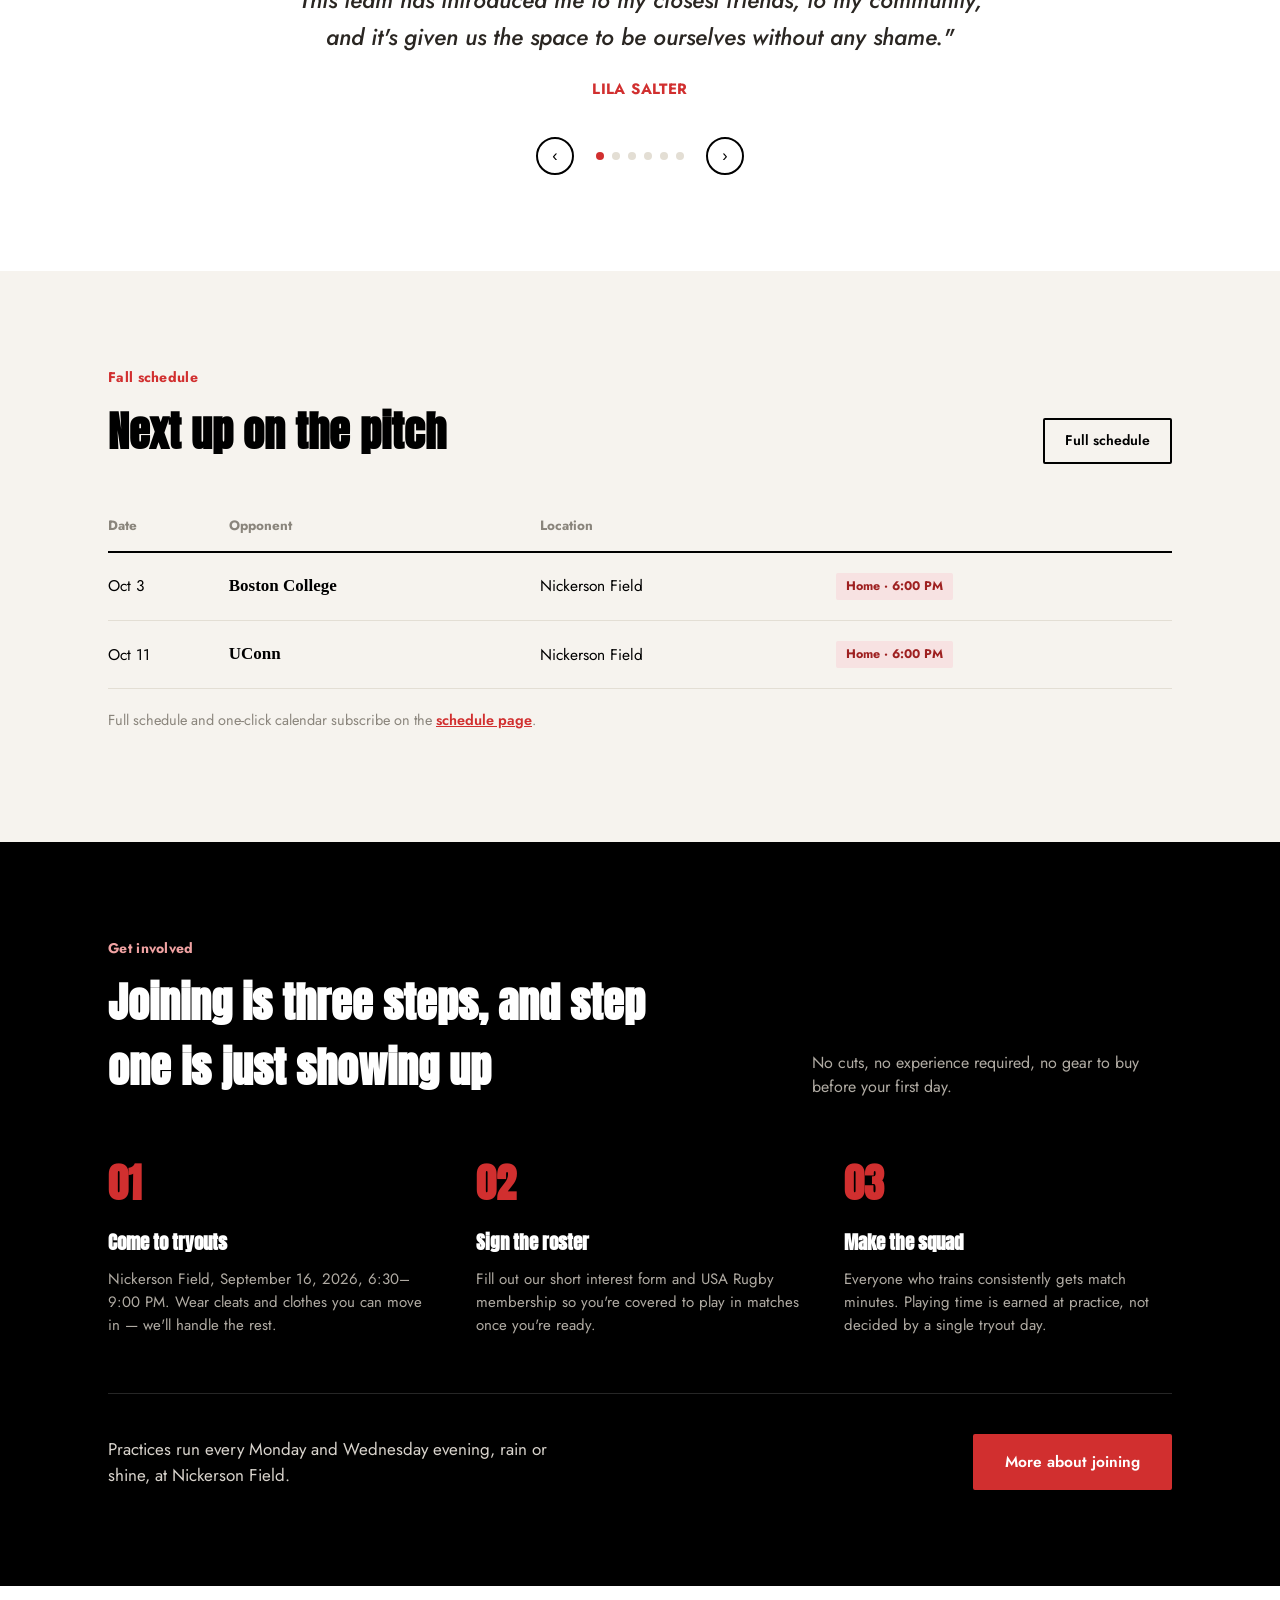
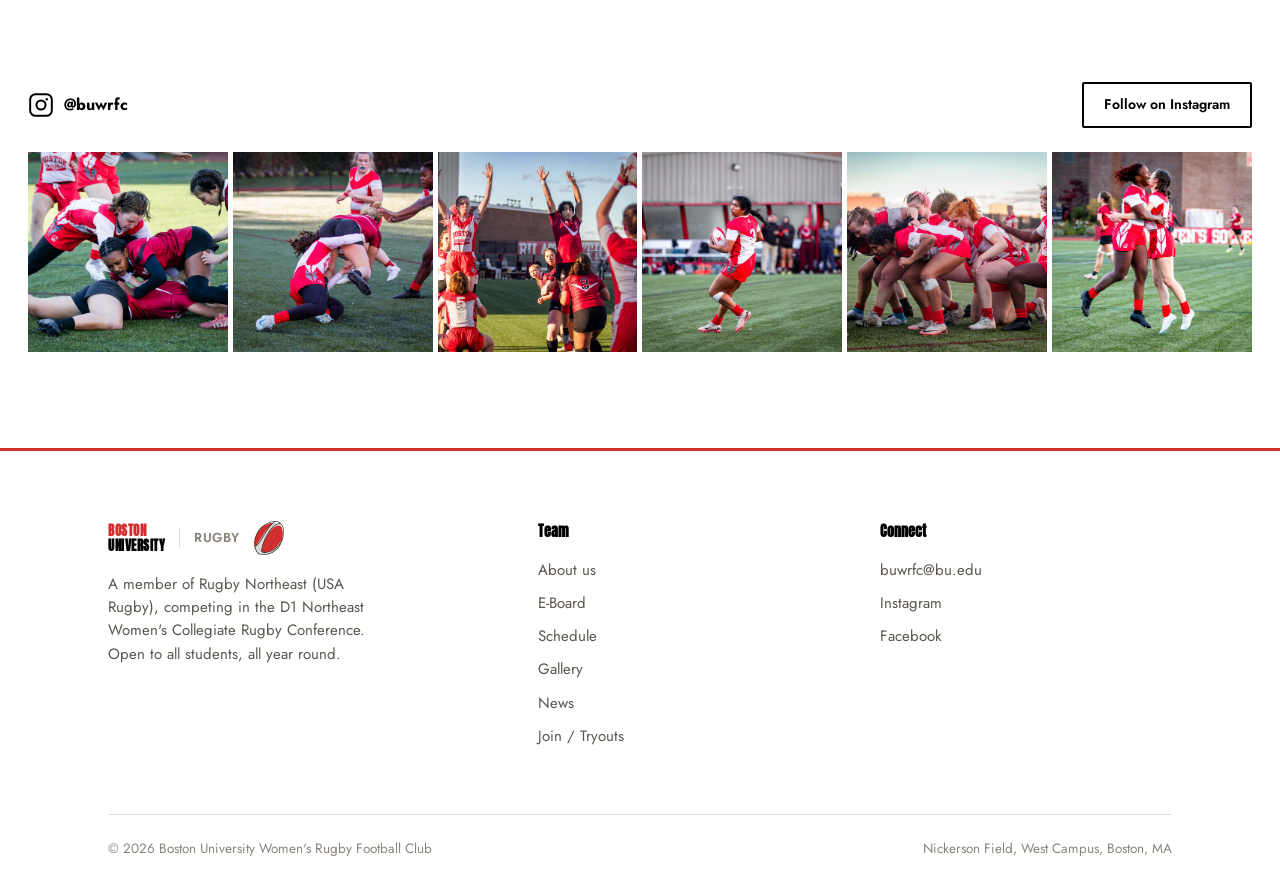
==== commit bc3693f6: "almost finished" ====
--- a/index.html
+++ b/index.html
@@ -7,7 +7,7 @@
 <meta name="description" content="Boston University's women's rugby club — D1 Northeast Collegiate Rugby Conference. No experience needed, ever, at any point in the year.">
 <link rel="preconnect" href="https://fonts.googleapis.com">
 <link rel="preconnect" href="https://fonts.gstatic.com" crossorigin>
-<link href="https://fonts.googleapis.com/css2?family=Source+Sans+3:wght@400;500;600;700&family=Source+Serif+4:ital,wght@0,500;0,600;0,700;1,500&display=swap" rel="stylesheet">
+<link href="https://fonts.googleapis.com/css2?family=Anton&family=Jost:ital,wght@0,400;0,500;0,600;0,700;1,400;1,500&display=swap" rel="stylesheet">
 <link rel="stylesheet" href="css/styles.css">
 </head>
 <body>
@@ -19,29 +19,15 @@
     <a href="index.html" class="wordmark">
       <span class="type"><span class="l1">BOSTON</span><span class="l2">UNIVERSITY</span></span>
       <span class="rugby">RUGBY</span>
-      <svg class="skyline" width="54" height="22" viewBox="0 0 54 22" fill="none" aria-hidden="true">
-        <rect x="0" y="10" width="4" height="12" fill="var(--scarlet)"/>
-        <rect x="5" y="4" width="4" height="18" fill="var(--scarlet)"/>
-        <rect x="10" y="8" width="4" height="14" fill="var(--scarlet)"/>
-        <rect x="15" y="0" width="4" height="22" fill="var(--scarlet)"/>
-        <rect x="20" y="6" width="4" height="16" fill="var(--scarlet)"/>
-        <rect x="25" y="12" width="4" height="10" fill="var(--scarlet)"/>
-        <rect x="30" y="3" width="4" height="19" fill="var(--scarlet)"/>
-        <rect x="35" y="9" width="4" height="13" fill="var(--scarlet)"/>
-        <rect x="40" y="1" width="4" height="21" fill="var(--scarlet)"/>
-        <rect x="45" y="7" width="4" height="15" fill="var(--scarlet)"/>
-        <rect x="50" y="11" width="4" height="11" fill="var(--scarlet)"/>
-      </svg>
+      <img src="images/brand/logo.png" class="logo-mark" alt="">
     </a>
     <button class="nav-toggle" aria-label="Toggle menu" aria-expanded="false">&#9776;</button>
     <div class="nav-links">
       <a href="about.html">About</a>
-      <a href="roster.html">Roster</a>
       <a href="schedule.html">Schedule</a>
       <a href="gallery.html">Gallery</a>
       <a href="news.html">News</a>
       <a href="join.html">Join</a>
-      <a href="#" class="btn btn-outline nav-cta">Sign in</a>
     </div>
   </nav>
 </header>
@@ -51,8 +37,8 @@
 <section class="hero">
   <div class="wrap">
     <div class="poster">
-      <div class="poster-photo">
-        <div class="cap">Nickerson Field, Fall 2025</div>
+      <div class="poster-photo" style="background:var(--ink);display:flex;align-items:center;justify-content:center;padding:22px;">
+        <img src="images/flyers/fall-2026-tryouts.jpg" alt="Fall 2026 Tryouts flyer — Nickerson Field, September 16, 2026, 6:30–9:00 PM" style="width:100%;height:100%;object-fit:contain;">
       </div>
       <div class="poster-copy">
         <div class="eyebrow">Club Sport &middot; USA Rugby &middot; Rugby Northeast</div>
@@ -90,7 +76,8 @@
       <a href="about.html" class="btn btn-outline">Read our story</a>
     </div>
     <div class="about-photo">
-      <div class="cap">Preseason fitness &middot; Nickerson Field</div>
+      <img src="images/gallery/action-5735.jpg" alt="BU Women's Rugby players competing at a ruck">
+      <div class="cap">Match day &middot; Nickerson Field</div>
     </div>
   </div>
 </section>
@@ -226,6 +213,30 @@
   </div>
 </section>
 
+<section data-reveal>
+  <div class="wrap" style="max-width:100%;">
+    <div class="insta-head">
+      <div class="handle">
+        <svg width="26" height="26" viewBox="0 0 24 24" fill="none" aria-hidden="true">
+          <rect x="2" y="2" width="20" height="20" rx="5" stroke="var(--ink)" stroke-width="1.8"/>
+          <circle cx="12" cy="12" r="4.2" stroke="var(--ink)" stroke-width="1.8"/>
+          <circle cx="17.3" cy="6.7" r="1.1" fill="var(--ink)"/>
+        </svg>
+        @buwrfc
+      </div>
+      <a href="https://www.instagram.com/buwrfc/" target="_blank" rel="noopener" class="btn btn-outline btn-sm">Follow on Instagram</a>
+    </div>
+    <div class="insta-grid">
+      <a class="insta-tile" href="https://www.instagram.com/buwrfc/" target="_blank" rel="noopener"><img src="images/gallery/action-4952.jpg" alt="BU Women's Rugby on Instagram" loading="lazy"><span class="overlay">&#9825;</span></a>
+      <a class="insta-tile" href="https://www.instagram.com/buwrfc/" target="_blank" rel="noopener"><img src="images/gallery/action-5188.jpg" alt="BU Women's Rugby on Instagram" loading="lazy"><span class="overlay">&#9825;</span></a>
+      <a class="insta-tile" href="https://www.instagram.com/buwrfc/" target="_blank" rel="noopener"><img src="images/gallery/action-5735.jpg" alt="BU Women's Rugby on Instagram" loading="lazy"><span class="overlay">&#9825;</span></a>
+      <a class="insta-tile" href="https://www.instagram.com/buwrfc/" target="_blank" rel="noopener"><img src="images/gallery/action-6434.jpg" alt="BU Women's Rugby on Instagram" loading="lazy"><span class="overlay">&#9825;</span></a>
+      <a class="insta-tile" href="https://www.instagram.com/buwrfc/" target="_blank" rel="noopener"><img src="images/gallery/action-6609.jpg" alt="BU Women's Rugby on Instagram" loading="lazy"><span class="overlay">&#9825;</span></a>
+      <a class="insta-tile" href="https://www.instagram.com/buwrfc/" target="_blank" rel="noopener"><img src="images/gallery/action-6727.jpg" alt="BU Women's Rugby on Instagram" loading="lazy"><span class="overlay">&#9825;</span></a>
+    </div>
+  </div>
+</section>
+
 </main>
 
 <footer>
@@ -235,13 +246,14 @@
         <a href="index.html" class="wordmark">
           <span class="type"><span class="l1">BOSTON</span><span class="l2">UNIVERSITY</span></span>
           <span class="rugby">RUGBY</span>
+          <img src="images/brand/logo.png" class="logo-mark" alt="">
         </a>
         <p>A member of Rugby Northeast (USA Rugby), competing in the D1 Northeast Women's Collegiate Rugby Conference. Open to all students, all year round.</p>
       </div>
       <div class="foot-col">
         <h4>Team</h4>
         <a href="about.html">About us</a>
-        <a href="roster.html">Roster</a>
+        <a href="about.html#eboard">E-Board</a>
         <a href="schedule.html">Schedule</a>
         <a href="gallery.html">Gallery</a>
         <a href="news.html">News</a>
@@ -250,7 +262,6 @@
       <div class="foot-col">
         <h4>Connect</h4>
         <a href="mailto:buwrfc@bu.edu">buwrfc@bu.edu</a>
-        <a href="https://buwrfc.com" target="_blank" rel="noopener">buwrfc.com</a>
         <a href="https://www.instagram.com/buwrfc/" target="_blank" rel="noopener">Instagram</a>
         <a href="https://www.facebook.com/bostonuniversitywrfc" target="_blank" rel="noopener">Facebook</a>
       </div>
--- a/css/styles.css
+++ b/css/styles.css
@@ -1,8 +1,11 @@
 :root{
-  --scarlet: #CC0000;
-  --scarlet-dark: #8F0000;
+  --scarlet: #D12F2F;
+  --scarlet-dark: #9E2020;
   --scarlet-light: #F0A2A2;
-  --ink: #111111;
+  --blue: #1B4CA4;
+  --blue-dark: #143A80;
+  --blue-light: #A9C0E8;
+  --ink: #000000;
   --paper: #FFFFFF;
   --bone: #F6F3EE;
   --line: #E3DED4;
@@ -14,12 +17,12 @@
 html{scroll-behavior:smooth;}
 body{
   margin:0;
-  font-family:'Source Sans 3', sans-serif;
+  font-family:'Jost', sans-serif;
   color:var(--ink);
   background:var(--paper);
   line-height:1.55;
 }
-h1,h2,h3,h4,.serif{ font-family:'Source Serif 4', serif; margin:0; }
+h1,h2,h3,h4,.serif{ font-family:'Anton', sans-serif; margin:0; }
 a{color:inherit;}
 img{max-width:100%;display:block;}
 [id]{scroll-margin-top:98px;}
@@ -60,11 +63,11 @@
 
 /* ---------- WORDMARK ---------- */
 .wordmark{display:flex;align-items:center;gap:14px;text-decoration:none;color:var(--ink);}
-.wordmark .type{font-family:'Source Serif 4', serif;line-height:1;}
+.wordmark .type{font-family:'Anton', sans-serif;line-height:1;}
 .wordmark .type .l1{display:block;font-size:13px;font-weight:700;color:var(--scarlet);letter-spacing:0.5px;}
 .wordmark .type .l2{display:block;font-size:13px;font-weight:700;color:var(--ink);letter-spacing:0.5px;margin-top:2px;}
 .wordmark .rugby{font-size:13px;font-weight:600;color:var(--faint);border-left:1px solid var(--line);padding-left:14px;letter-spacing:0.5px;}
-.skyline{opacity:0.9;}
+.wordmark .logo-mark{height:34px;width:auto;display:block;}
 
 /* ---------- NAV ---------- */
 header{position:sticky;top:0;z-index:50;background:var(--paper);border-bottom:3px solid var(--scarlet);}
@@ -93,16 +96,17 @@
 .poster-photo, .ph-pattern{
   position:relative;
   background:
-    linear-gradient(160deg, rgba(204,0,0,0.88), rgba(30,0,0,0.92)),
+    linear-gradient(160deg, rgba(209,47,47,0.88), rgba(30,0,0,0.92)),
     repeating-linear-gradient(115deg, #3a3a3a 0 3px, #222 3px 6px);
   background-blend-mode:multiply, normal;
 }
 .poster-photo::before, .ph-pattern::before{
-  content:"";position:absolute;inset:0;
+  content:"";position:absolute;inset:0;z-index:1;
   background:radial-gradient(circle at 30% 20%, rgba(255,255,255,0.15), transparent 55%);
 }
+.poster-photo img{width:100%;height:100%;object-fit:cover;display:block;position:relative;z-index:0;}
 .poster-photo .cap{
-  position:absolute;bottom:16px;left:16px;right:16px;
+  position:absolute;bottom:16px;left:16px;right:16px;z-index:2;
   color:rgba(255,255,255,0.75);font-size:12.5px;letter-spacing:0.3px;
 }
 .poster-copy{
@@ -135,7 +139,7 @@
 .page-hero{background:var(--ink);color:var(--paper);padding:64px 0 56px;position:relative;overflow:hidden;}
 .page-hero::before{
   content:"";position:absolute;inset:0;
-  background:repeating-linear-gradient(115deg, rgba(204,0,0,0.16) 0 3px, transparent 3px 34px);
+  background:repeating-linear-gradient(115deg, rgba(209,47,47,0.16) 0 3px, transparent 3px 34px);
   pointer-events:none;
 }
 .page-hero .wrap{position:relative;}
@@ -151,7 +155,7 @@
 .stats .wrap{display:grid;grid-template-columns:repeat(4,1fr);}
 .stats div{padding:30px 24px;border-right:1px solid var(--line);}
 .stats div:last-child{border-right:none;}
-.stats .num{font-family:'Source Serif 4',serif;font-size:32px;font-weight:700;color:var(--scarlet);}
+.stats .num{font-family:'Anton',sans-serif;font-size:32px;font-weight:700;color:var(--scarlet);}
 .stats .lbl{font-size:13.5px;color:var(--muted);margin-top:4px;}
 @media (max-width:700px){.stats .wrap{grid-template-columns:repeat(2,1fr);}.stats div{border-bottom:1px solid var(--line);}}
 
@@ -172,10 +176,11 @@
 .about-copy p{font-size:17px;color:#3A3630;margin:0 0 18px;}
 .about-photo{
   aspect-ratio:4/5;position:relative;overflow:hidden;
-  background:linear-gradient(150deg, rgba(204,0,0,0.85), rgba(20,0,0,0.9)),
+  background:linear-gradient(150deg, rgba(209,47,47,0.85), rgba(20,0,0,0.9)),
     repeating-linear-gradient(70deg, #333 0 3px, #1a1a1a 3px 6px);
   background-blend-mode:multiply, normal;
 }
+.about-photo img{width:100%;height:100%;object-fit:cover;display:block;}
 .about-photo .cap{position:absolute;bottom:14px;left:14px;color:rgba(255,255,255,0.75);font-size:12.5px;}
 .quote-inline{font-style:italic;color:var(--scarlet-dark);}
 @media (max-width:860px){.about-grid{grid-template-columns:1fr;}}
@@ -184,12 +189,34 @@
 .coaches-grid{display:grid;grid-template-columns:repeat(3,1fr);gap:28px;}
 .coach-card{border:1px solid var(--line);}
 .coach-photo{aspect-ratio:1/1;}
-.coach-photo .init{color:rgba(255,255,255,0.9);font-family:'Source Serif 4',serif;font-size:40px;font-weight:700;position:absolute;inset:0;display:flex;align-items:center;justify-content:center;}
+.coach-photo img{width:100%;height:100%;object-fit:cover;}
+.coach-photo .init{color:rgba(255,255,255,0.9);font-family:'Anton',sans-serif;font-size:40px;font-weight:700;position:absolute;inset:0;display:flex;align-items:center;justify-content:center;}
 .coach-body{padding:20px 22px;}
 .coach-body h4{font-size:18px;margin-bottom:4px;}
 .coach-body .role{font-size:13px;color:var(--scarlet);font-weight:700;letter-spacing:0.3px;margin-bottom:10px;}
 .coach-body p{font-size:14.5px;color:var(--muted);margin:0;}
 @media (max-width:860px){.coaches-grid{grid-template-columns:1fr;}}
+
+/* ---------- E-BOARD ---------- */
+.eboard-intro{display:block;max-width:340px;margin:0 auto 56px;border:1px solid var(--line);box-shadow:var(--shadow);}
+.eboard-grid{display:grid;grid-template-columns:repeat(auto-fill,minmax(220px,1fr));gap:24px;}
+.eboard-card{border:1px solid var(--line);background:var(--paper);overflow:hidden;transition:transform .25s ease, box-shadow .25s ease;}
+.eboard-card:hover{transform:translateY(-4px);box-shadow:var(--shadow);}
+.eboard-trigger{display:block;width:100%;border:none;background:none;padding:0;margin:0;font:inherit;color:inherit;text-align:left;cursor:pointer;}
+.eboard-card img{width:100%;aspect-ratio:4/5;object-fit:cover;display:block;}
+.eboard-body{padding:14px 18px 16px;}
+.eboard-body h4{font-size:16px;margin-bottom:2px;}
+.eboard-body .role{font-size:12.5px;color:var(--scarlet);font-weight:700;letter-spacing:0.3px;}
+.eboard-body .more-hint{font-size:11.5px;color:var(--faint);margin-top:9px;display:flex;align-items:center;justify-content:space-between;}
+.eboard-body .more-hint::after{content:'+';font-weight:700;color:var(--scarlet);font-size:15px;}
+.eboard-card.expanded .more-hint::after{content:'\2212';}
+.eboard-more{max-height:0;overflow:hidden;transition:max-height .3s ease;padding:0 18px;}
+.eboard-more p{font-size:13px;color:var(--muted);margin:0 0 16px;}
+.eboard-card.expanded .eboard-more{max-height:90px;}
+.eboard-card.tba .eboard-trigger{cursor:default;}
+.eboard-card.tba .eboard-photo-ph{aspect-ratio:4/5;position:relative;display:flex;align-items:center;justify-content:center;}
+.eboard-card.tba .eboard-photo-ph span{color:rgba(255,255,255,0.85);font-family:'Anton',sans-serif;font-size:30px;font-weight:700;}
+.eboard-card.tba .role{color:var(--faint);}
 
 /* ---------- PILLARS ---------- */
 .pillars{display:grid;grid-template-columns:repeat(3,1fr);gap:1px;background:var(--line);border:1px solid var(--line);}
@@ -213,7 +240,7 @@
 @keyframes t-fade{from{opacity:0;transform:translateY(6px);}to{opacity:1;transform:translateY(0);}}
 .testimonials blockquote{
   font-size:clamp(19px,2.4vw,23px);color:#2A2622;line-height:1.6;margin:0 0 22px;
-  font-family:'Source Serif 4',serif;font-style:italic;
+  font-family:'Jost',sans-serif;font-style:italic;font-weight:500;
   min-height:140px;display:flex;align-items:center;justify-content:center;
 }
 .testimonials .att{color:var(--scarlet);font-weight:700;font-size:15px;letter-spacing:0.4px;}
@@ -236,18 +263,33 @@
 }
 .placeholder-note strong{color:var(--ink);}
 
-/* ---------- ROSTER ---------- */
-.roster-groups{display:flex;flex-direction:column;gap:64px;}
-.roster-group h3{font-size:13px;font-weight:700;color:var(--scarlet);letter-spacing:0.5px;text-transform:uppercase;margin-bottom:22px;padding-bottom:14px;border-bottom:2px solid var(--ink);}
-.roster-grid{display:grid;grid-template-columns:repeat(auto-fill,minmax(200px,1fr));gap:20px;}
-.player-card{border:1px solid var(--line);background:var(--paper);overflow:hidden;transition:transform .25s ease, box-shadow .25s ease;}
-.player-card:hover{transform:translateY(-4px);box-shadow:var(--shadow);}
-.player-photo{aspect-ratio:4/5;position:relative;}
-.player-photo .num{position:absolute;inset:0;display:flex;align-items:center;justify-content:center;font-family:'Source Serif 4',serif;font-size:46px;font-weight:700;color:rgba(255,255,255,0.88);}
-.player-info{padding:16px 18px;}
-.player-info h4{font-size:16.5px;margin-bottom:4px;}
-.player-info .meta{font-size:13px;color:var(--muted);}
-.player-info .meta span{display:block;}
+.badge-allstar{display:inline-block;margin-top:8px;font-size:11px;font-weight:700;letter-spacing:0.3px;color:#fff;background:var(--blue);padding:3px 9px;border-radius:2px;}
+
+/* ---------- INSTAGRAM STRIP ---------- */
+.insta-head{display:flex;align-items:center;justify-content:space-between;gap:20px;flex-wrap:wrap;margin-bottom:24px;}
+.insta-head .handle{display:flex;align-items:center;gap:10px;font-weight:700;font-size:16px;}
+.insta-head .handle svg{flex-shrink:0;}
+.insta-grid{display:grid;grid-template-columns:repeat(6,1fr);gap:5px;}
+.insta-tile{position:relative;aspect-ratio:1/1;overflow:hidden;display:block;}
+.insta-tile img{width:100%;height:100%;object-fit:cover;display:block;transition:transform .35s ease;}
+.insta-tile .overlay{
+  position:absolute;inset:0;background:rgba(17,17,17,0.45);opacity:0;transition:opacity .2s ease;
+  display:flex;align-items:center;justify-content:center;color:#fff;
+}
+.insta-tile:hover img{transform:scale(1.06);}
+.insta-tile:hover .overlay{opacity:1;}
+@media (max-width:860px){.insta-grid{grid-template-columns:repeat(3,1fr);}}
+
+/* ---------- MARQUEE (gallery, auto-scrolling) ---------- */
+.marquee{overflow:hidden;-webkit-mask-image:linear-gradient(90deg, transparent, #000 6%, #000 94%, transparent);mask-image:linear-gradient(90deg, transparent, #000 6%, #000 94%, transparent);}
+.marquee + .marquee{margin-top:14px;}
+.marquee-row{display:flex;gap:14px;width:max-content;}
+.marquee-row img{height:230px;width:auto;flex:0 0 auto;display:block;border:1px solid var(--line);object-fit:cover;}
+.marquee-row.dir-left{animation:marquee-left 50s linear infinite;}
+.marquee-row.dir-right{animation:marquee-right 50s linear infinite;transform:translateX(-50%);}
+@keyframes marquee-left{from{transform:translateX(0);}to{transform:translateX(-50%);}}
+@keyframes marquee-right{from{transform:translateX(-50%);}to{transform:translateX(0);}}
+@media (max-width:700px){.marquee-row img{height:150px;}}
 
 /* ---------- GALLERY ---------- */
 .gallery-grid{display:grid;grid-template-columns:repeat(auto-fill,minmax(240px,1fr));gap:14px;}
@@ -281,7 +323,8 @@
 .filter-btn.active, .filter-btn:hover{background:var(--ink);color:var(--paper);}
 .news-grid{display:grid;grid-template-columns:repeat(auto-fill,minmax(280px,1fr));gap:28px;}
 .news-card{border:1px solid var(--line);display:flex;flex-direction:column;background:var(--paper);}
-.news-card .thumb{aspect-ratio:16/9;}
+.news-card .thumb{aspect-ratio:16/9;overflow:hidden;}
+.news-card .thumb img{width:100%;height:100%;object-fit:cover;display:block;}
 .news-card .body{padding:22px;display:flex;flex-direction:column;flex:1;}
 .news-card .cat{font-size:12px;font-weight:700;color:var(--scarlet);letter-spacing:0.4px;margin-bottom:8px;}
 .news-card h3{font-size:19px;margin-bottom:8px;font-weight:700;}
@@ -300,7 +343,7 @@
 .join{background:var(--ink);color:var(--paper);}
 .join .section-head p{color:#B0ABA3;}
 .steps{display:grid;grid-template-columns:repeat(3,1fr);gap:40px;margin-bottom:56px;}
-.step .num{font-family:'Source Serif 4',serif;font-size:40px;font-weight:700;color:var(--scarlet);margin-bottom:14px;}
+.step .num{font-family:'Anton',sans-serif;font-size:40px;font-weight:700;color:var(--scarlet);margin-bottom:14px;}
 .step h3{font-size:19px;margin-bottom:10px;font-weight:700;}
 .step p{color:#B0ABA3;font-size:15px;margin:0;}
 @media (max-width:860px){.steps{grid-template-columns:1fr;}}
@@ -326,10 +369,10 @@
 .schedule table{width:100%;border-collapse:collapse;}
 .schedule th{text-align:left;font-weight:700;font-size:13.5px;color:var(--faint);padding:0 0 14px;border-bottom:2px solid var(--ink);}
 .schedule td{padding:20px 0;border-bottom:1px solid var(--line);font-size:15.5px;vertical-align:middle;}
-.schedule .opp{font-weight:700;font-size:17px;font-family:'Source Serif 4',serif;}
+.schedule .opp{font-weight:700;font-size:17px;font-family:'Anton',sans-serif;}
 .tag{display:inline-block;font-size:12.5px;font-weight:700;padding:4px 10px;border-radius:2px;}
 .tag-home{background:#F7E2E2;color:var(--scarlet-dark);}
-.tag-away{background:var(--bone);color:var(--muted);border:1px solid var(--line);}
+.tag-away{background:#E4EAF7;color:var(--blue-dark);}
 .schedule-note{margin-top:28px;font-size:14.5px;color:var(--faint);}
 .schedule + .schedule{border-top:1px solid var(--line);}
 .schedule-section-title{display:flex;align-items:baseline;gap:14px;margin-bottom:28px;}
@@ -348,9 +391,9 @@
 
 /* ---------- PLACEHOLDER PHOTO VARIANTS ---------- */
 .ph-pattern{background-blend-mode:multiply, normal;}
-.ph-a{background:linear-gradient(160deg, rgba(204,0,0,0.88), rgba(30,0,0,0.92)), repeating-linear-gradient(115deg, #3a3a3a 0 3px, #222 3px 6px);}
-.ph-b{background:linear-gradient(150deg, rgba(20,0,0,0.9), rgba(204,0,0,0.8)), repeating-linear-gradient(70deg, #333 0 3px, #1a1a1a 3px 6px);}
+.ph-a{background:linear-gradient(160deg, rgba(209,47,47,0.88), rgba(30,0,0,0.92)), repeating-linear-gradient(115deg, #3a3a3a 0 3px, #222 3px 6px);}
+.ph-b{background:linear-gradient(150deg, rgba(20,0,0,0.9), rgba(209,47,47,0.8)), repeating-linear-gradient(70deg, #333 0 3px, #1a1a1a 3px 6px);}
 .ph-c{background:linear-gradient(200deg, rgba(143,0,0,0.9), rgba(10,10,10,0.92)), repeating-linear-gradient(30deg, #2c2c2c 0 3px, #161616 3px 6px);}
-.ph-d{background:linear-gradient(120deg, rgba(30,0,0,0.92), rgba(204,0,0,0.75)), repeating-linear-gradient(160deg, #383838 0 3px, #202020 3px 6px);}
+.ph-d{background:linear-gradient(120deg, rgba(30,0,0,0.92), rgba(209,47,47,0.75)), repeating-linear-gradient(160deg, #383838 0 3px, #202020 3px 6px);}
 
 @media (prefers-reduced-motion: reduce){ *{transition:none !important;animation:none !important;} [data-reveal]{opacity:1;transform:none;} }
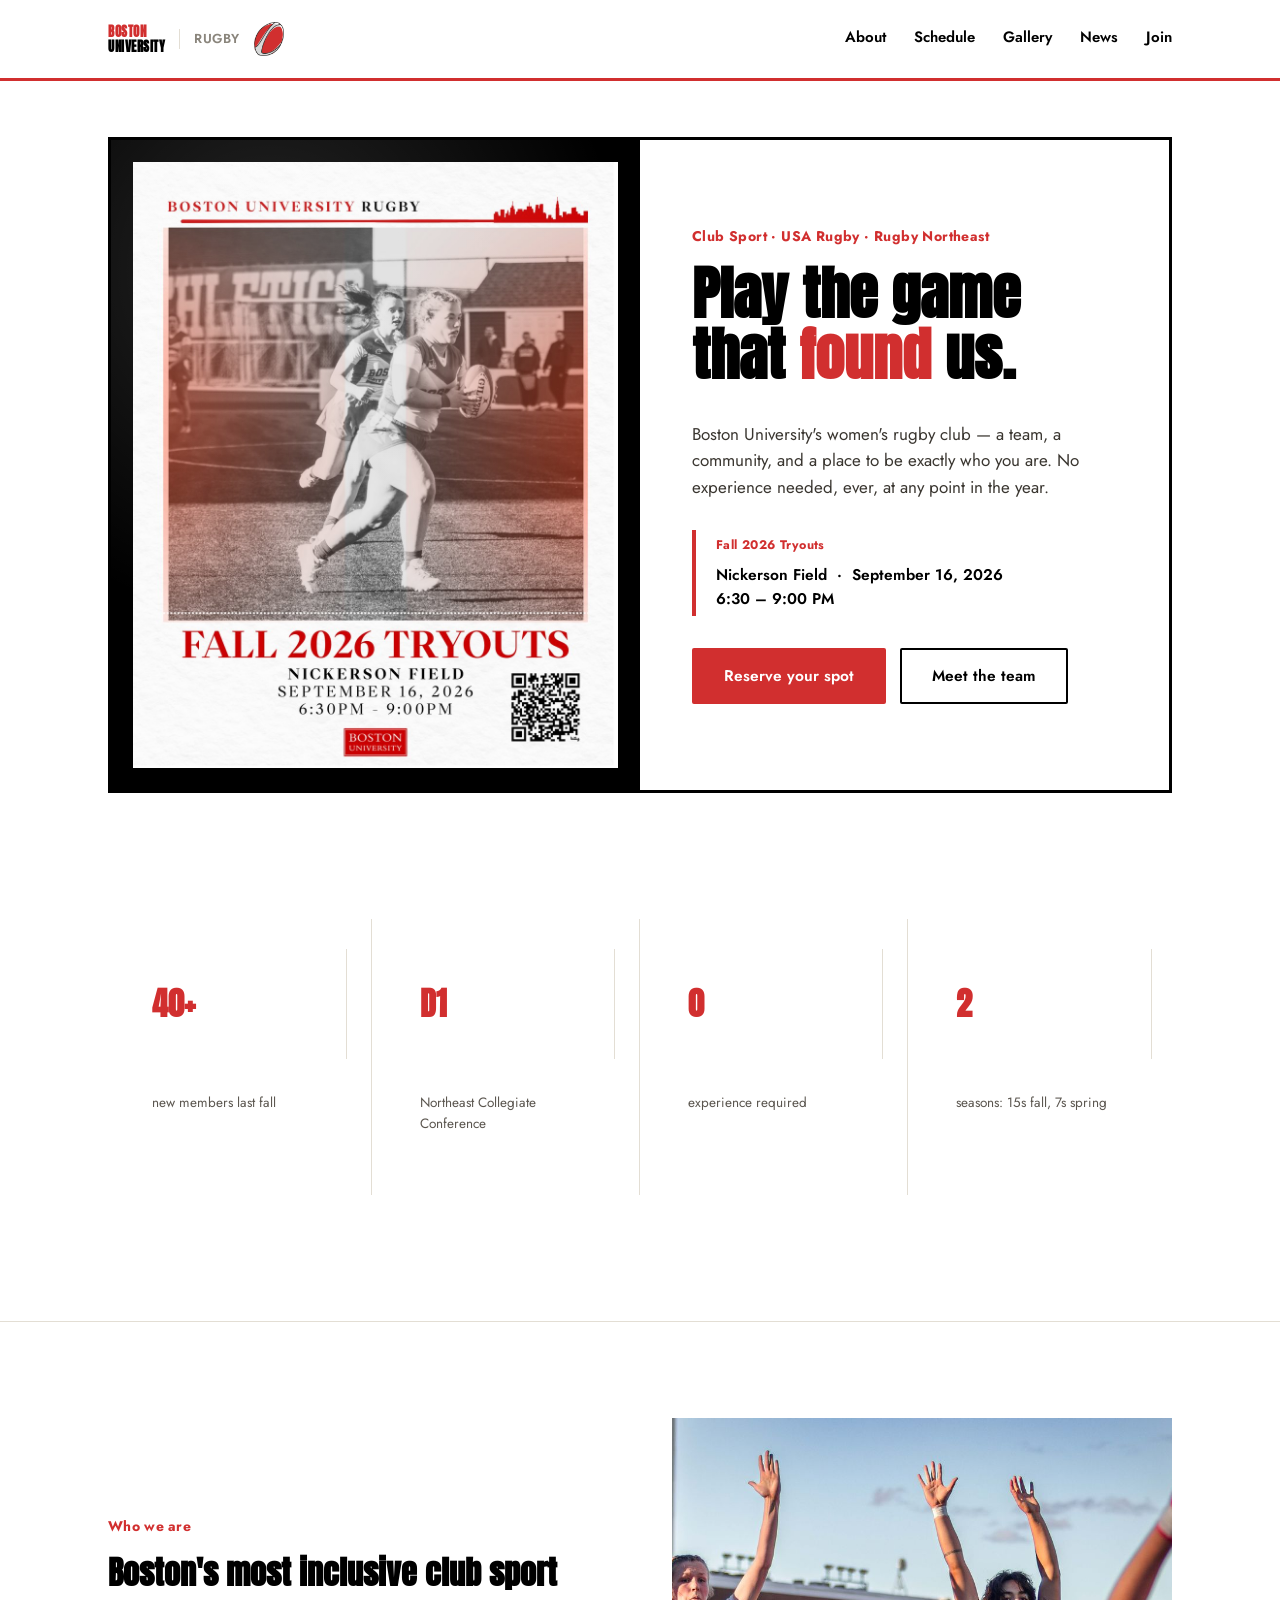
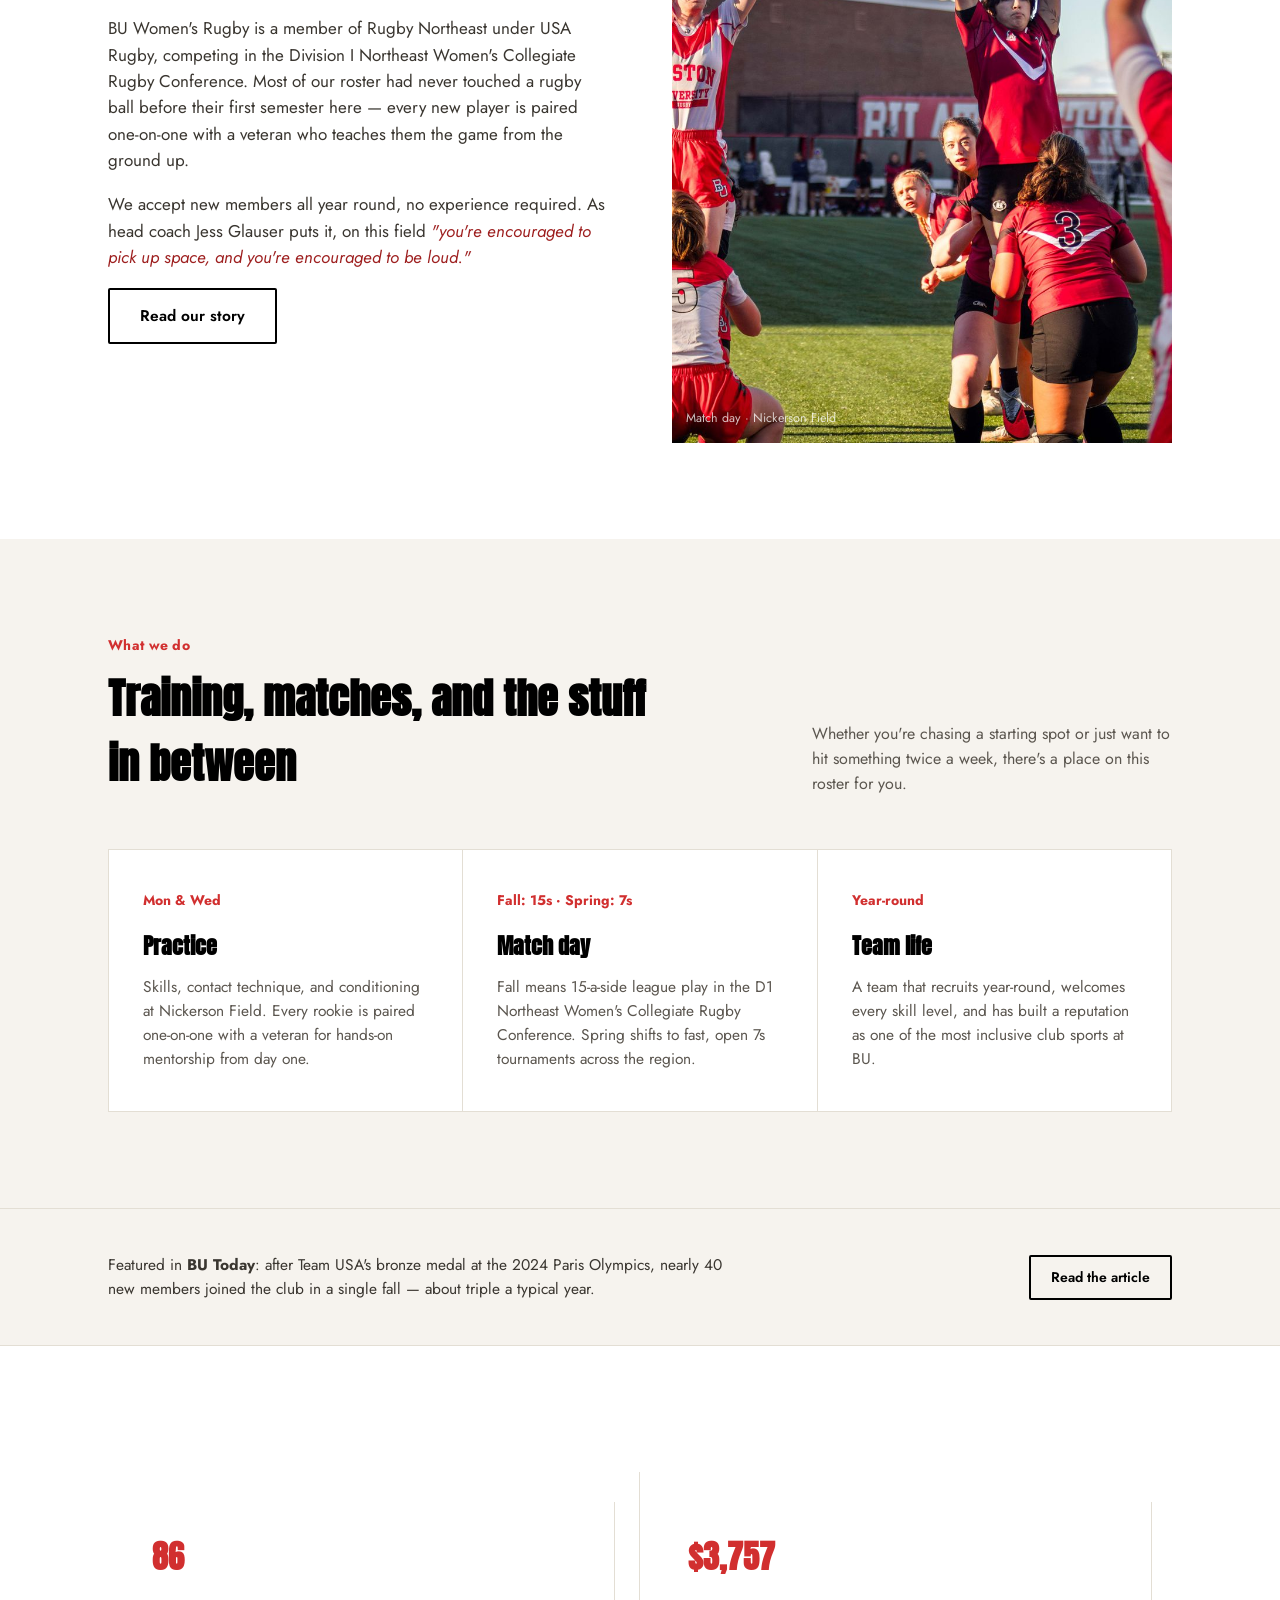
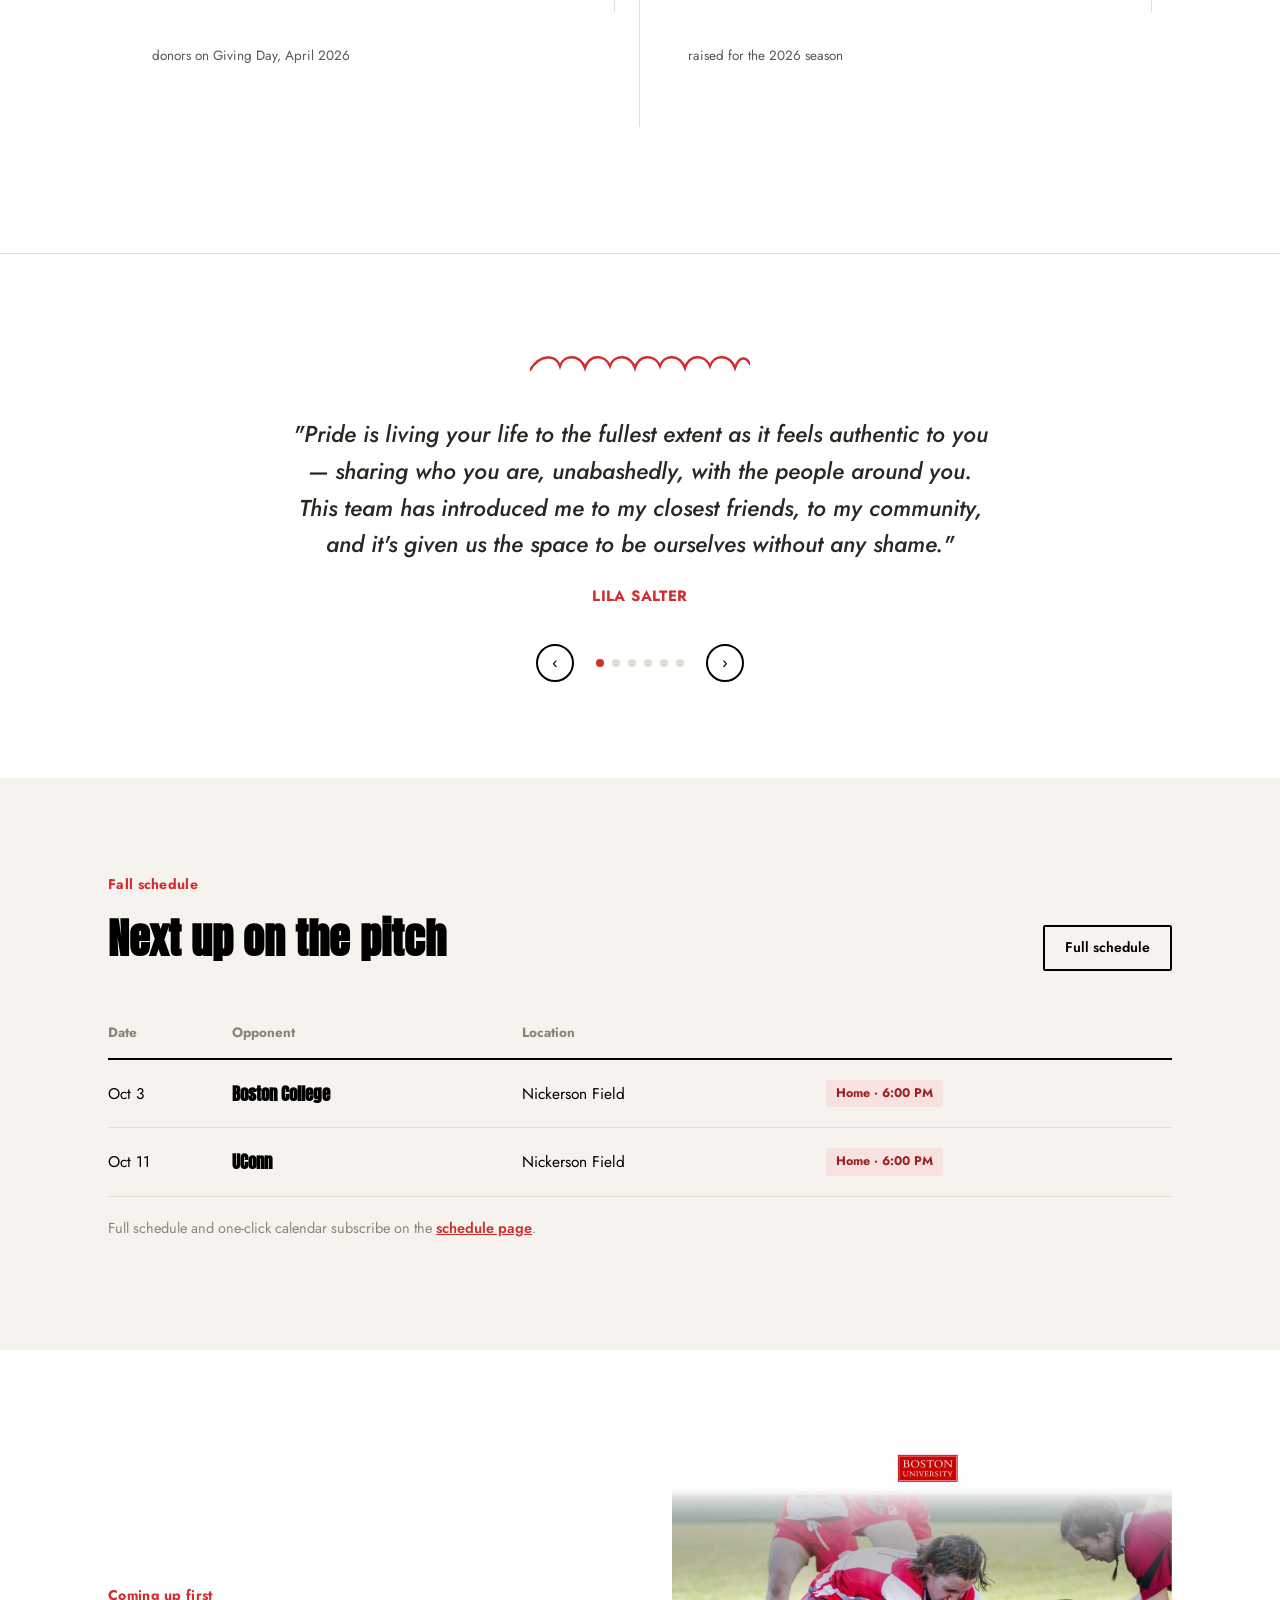
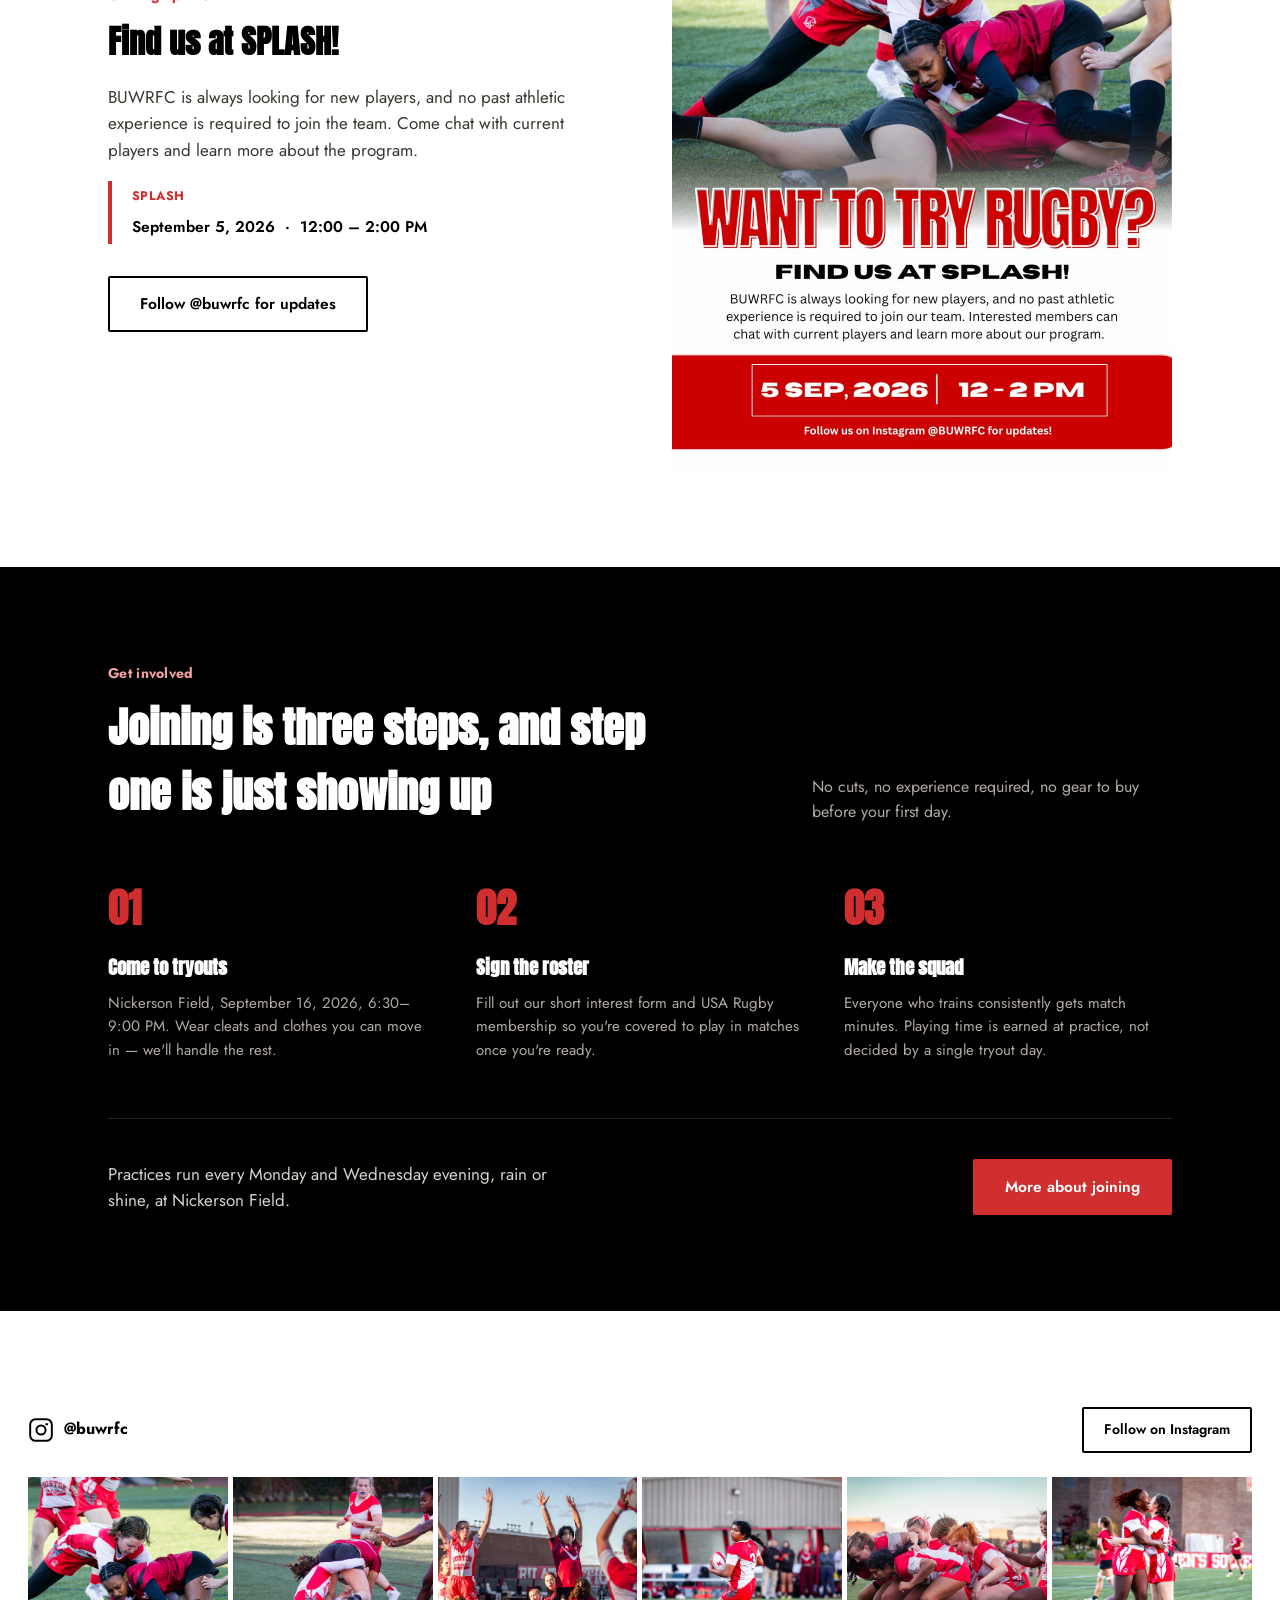
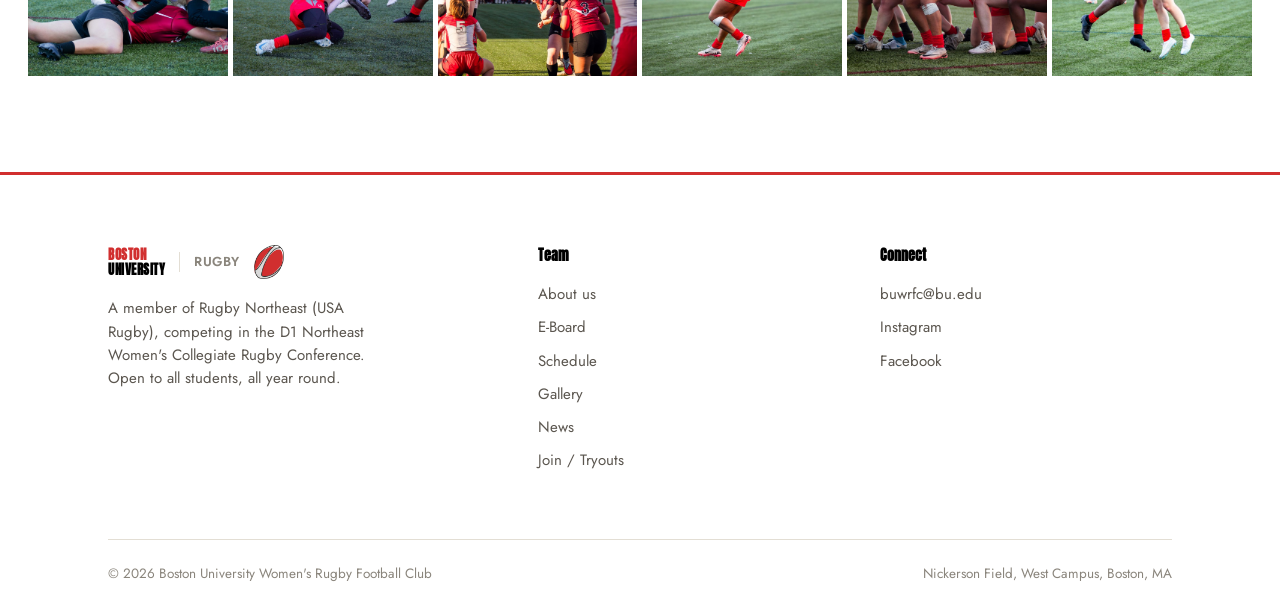
==== commit 5026a91e: "semifinalized vers" ====
--- a/index.html
+++ b/index.html
@@ -8,6 +8,7 @@
 <link rel="preconnect" href="https://fonts.googleapis.com">
 <link rel="preconnect" href="https://fonts.gstatic.com" crossorigin>
 <link href="https://fonts.googleapis.com/css2?family=Anton&family=Jost:ital,wght@0,400;0,500;0,600;0,700;1,400;1,500&display=swap" rel="stylesheet">
+<link rel="icon" type="image/png" href="images/brand/favicon.png">
 <link rel="stylesheet" href="css/styles.css">
 </head>
 <body>
@@ -120,6 +121,13 @@
   </div>
 </section>
 
+<section class="stats">
+  <div class="wrap" style="grid-template-columns:repeat(2,1fr);">
+    <div><div class="num">86</div><div class="lbl">donors on Giving Day, April 2026</div></div>
+    <div><div class="num">$3,757</div><div class="lbl">raised for the 2026 season</div></div>
+  </div>
+</section>
+
 <section class="testimonials" data-reveal>
   <div class="wrap">
     <svg class="hearts" width="220" height="30" viewBox="0 0 220 30" fill="none" aria-hidden="true">
@@ -172,11 +180,29 @@
     <table class="schedule" style="width:100%;border-collapse:collapse;">
       <thead><tr><th style="text-align:left;font-weight:700;font-size:13.5px;color:var(--faint);padding:0 0 14px;border-bottom:2px solid var(--ink);">Date</th><th style="text-align:left;font-weight:700;font-size:13.5px;color:var(--faint);padding:0 0 14px;border-bottom:2px solid var(--ink);">Opponent</th><th style="text-align:left;font-weight:700;font-size:13.5px;color:var(--faint);padding:0 0 14px;border-bottom:2px solid var(--ink);">Location</th><th style="border-bottom:2px solid var(--ink);"></th></tr></thead>
       <tbody>
-        <tr><td style="padding:20px 0;border-bottom:1px solid var(--line);font-size:15.5px;">Oct 3</td><td class="opp" style="padding:20px 0;border-bottom:1px solid var(--line);font-weight:700;font-size:17px;font-family:'Source Serif 4',serif;">Boston College</td><td style="padding:20px 0;border-bottom:1px solid var(--line);font-size:15.5px;">Nickerson Field</td><td style="padding:20px 0;border-bottom:1px solid var(--line);"><span class="tag tag-home">Home &middot; 6:00 PM</span></td></tr>
-        <tr><td style="padding:20px 0;border-bottom:1px solid var(--line);font-size:15.5px;">Oct 11</td><td class="opp" style="padding:20px 0;border-bottom:1px solid var(--line);font-weight:700;font-size:17px;font-family:'Source Serif 4',serif;">UConn</td><td style="padding:20px 0;border-bottom:1px solid var(--line);font-size:15.5px;">Nickerson Field</td><td style="padding:20px 0;border-bottom:1px solid var(--line);"><span class="tag tag-home">Home &middot; 6:00 PM</span></td></tr>
+        <tr><td style="padding:20px 0;border-bottom:1px solid var(--line);font-size:15.5px;">Oct 3</td><td class="opp" style="padding:20px 0;border-bottom:1px solid var(--line);font-weight:700;font-size:17px;font-family:'Anton',sans-serif;">Boston College</td><td style="padding:20px 0;border-bottom:1px solid var(--line);font-size:15.5px;">Nickerson Field</td><td style="padding:20px 0;border-bottom:1px solid var(--line);"><span class="tag tag-home">Home &middot; 6:00 PM</span></td></tr>
+        <tr><td style="padding:20px 0;border-bottom:1px solid var(--line);font-size:15.5px;">Oct 11</td><td class="opp" style="padding:20px 0;border-bottom:1px solid var(--line);font-weight:700;font-size:17px;font-family:'Anton',sans-serif;">UConn</td><td style="padding:20px 0;border-bottom:1px solid var(--line);font-size:15.5px;">Nickerson Field</td><td style="padding:20px 0;border-bottom:1px solid var(--line);"><span class="tag tag-home">Home &middot; 6:00 PM</span></td></tr>
       </tbody>
     </table>
     <p class="schedule-note" style="margin-top:20px;">Full schedule and one-click calendar subscribe on the <a href="schedule.html" style="color:var(--scarlet);font-weight:600;">schedule page</a>.</p>
+  </div>
+</section>
+
+<section data-reveal>
+  <div class="wrap about-grid">
+    <div class="about-copy">
+      <div class="kicker">Coming up first</div>
+      <h2 style="font-size:32px;margin-bottom:18px;font-weight:700;">Find us at SPLASH!</h2>
+      <p>BUWRFC is always looking for new players, and no past athletic experience is required to join the team. Come chat with current players and learn more about the program.</p>
+      <div class="tryout-box">
+        <div class="tt">SPLASH</div>
+        <div class="dd">September 5, 2026 &nbsp;&middot;&nbsp; 12:00 – 2:00 PM</div>
+      </div>
+      <a href="https://www.instagram.com/buwrfc/" target="_blank" rel="noopener" class="btn btn-outline">Follow @buwrfc for updates</a>
+    </div>
+    <div class="about-photo" style="aspect-ratio:4/5;">
+      <img src="images/flyers/splash-2026.jpg" alt="Want to try rugby? Find us at SPLASH! — September 5, 2026, 12–2 PM" style="object-position:top;">
+    </div>
   </div>
 </section>
 
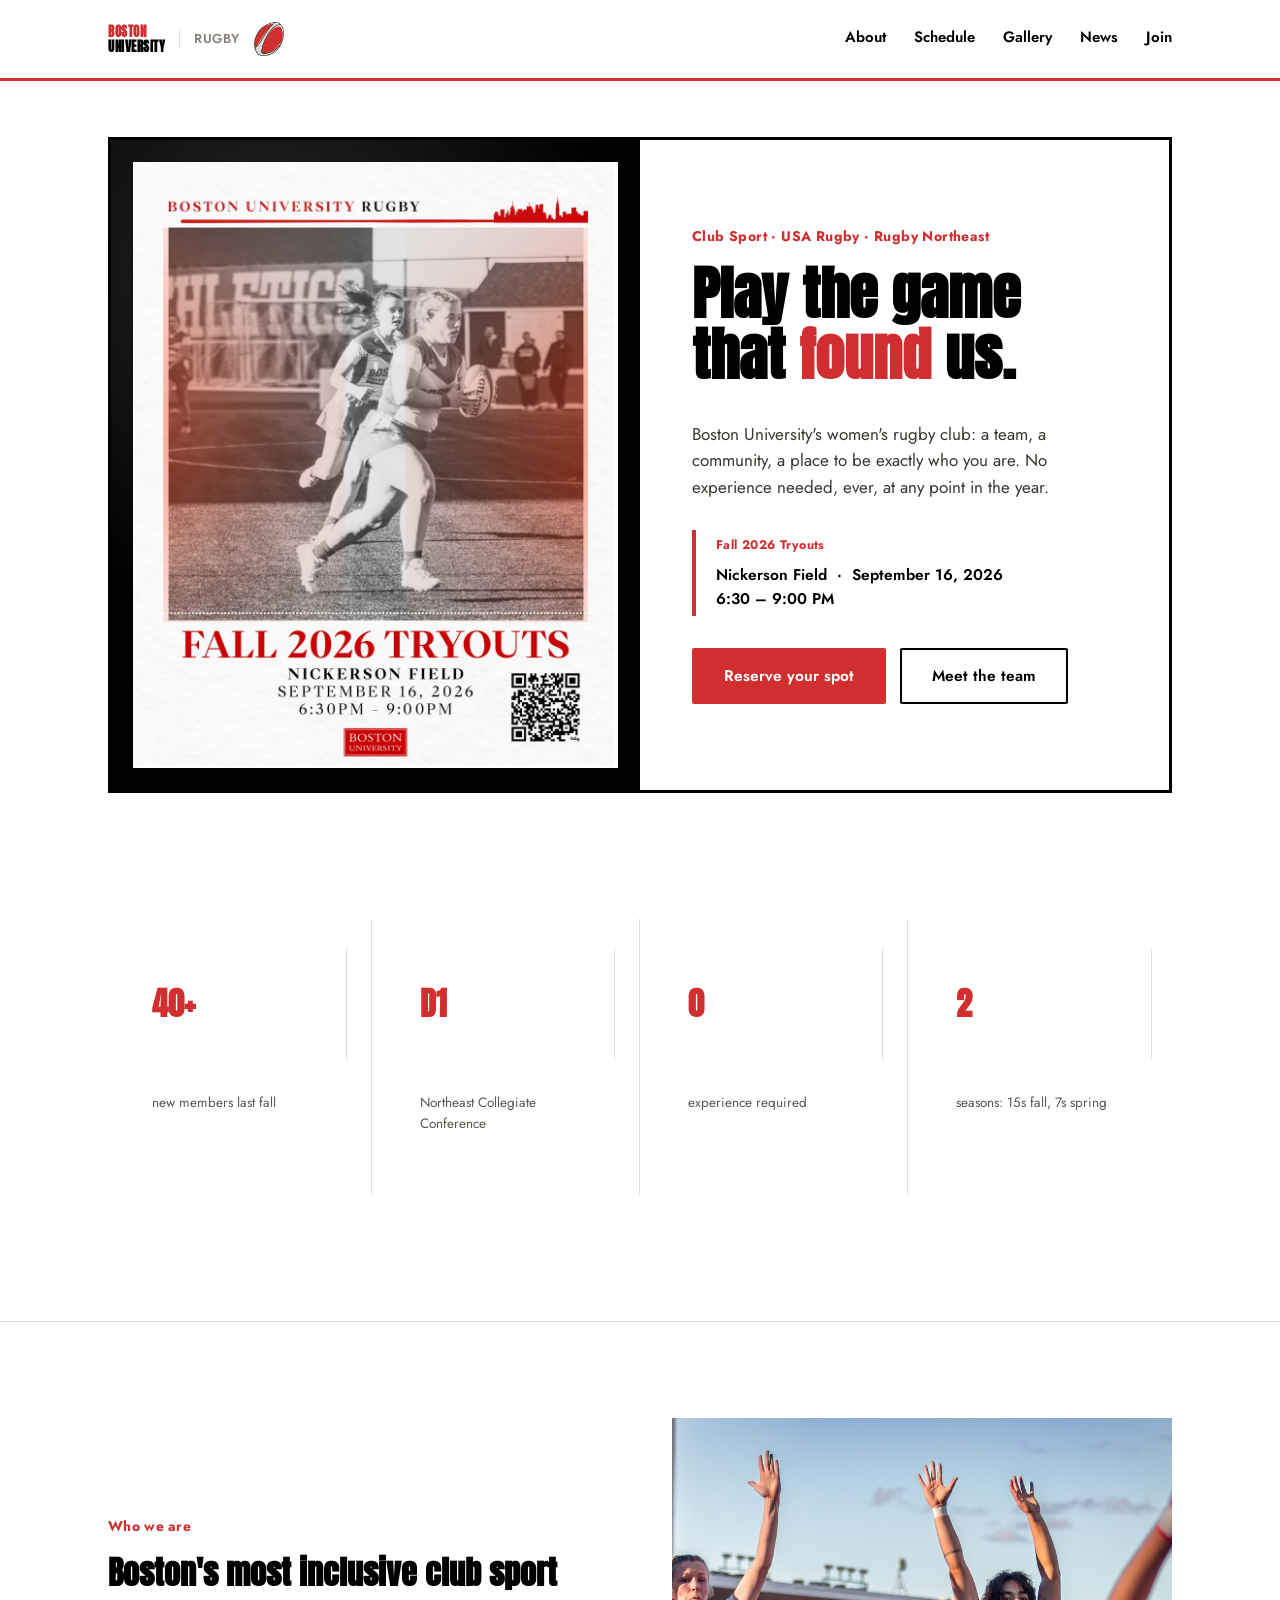
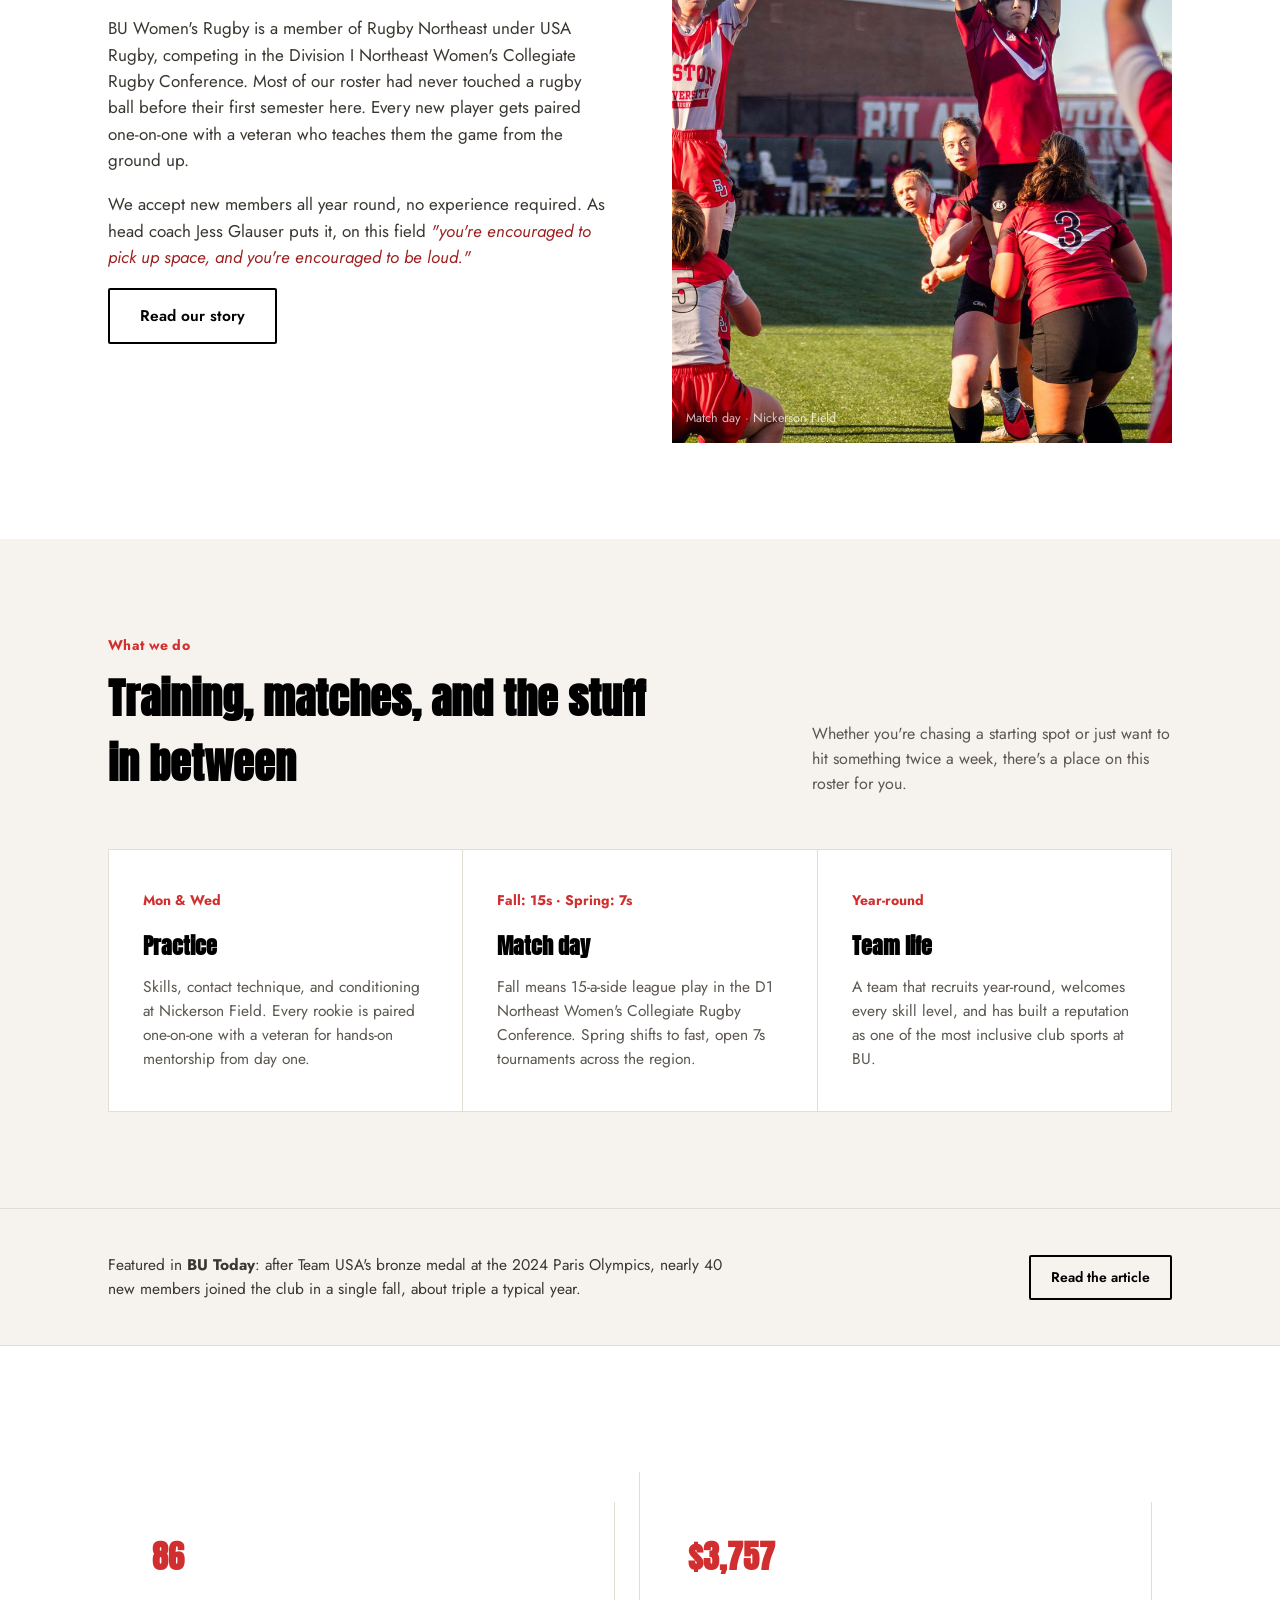
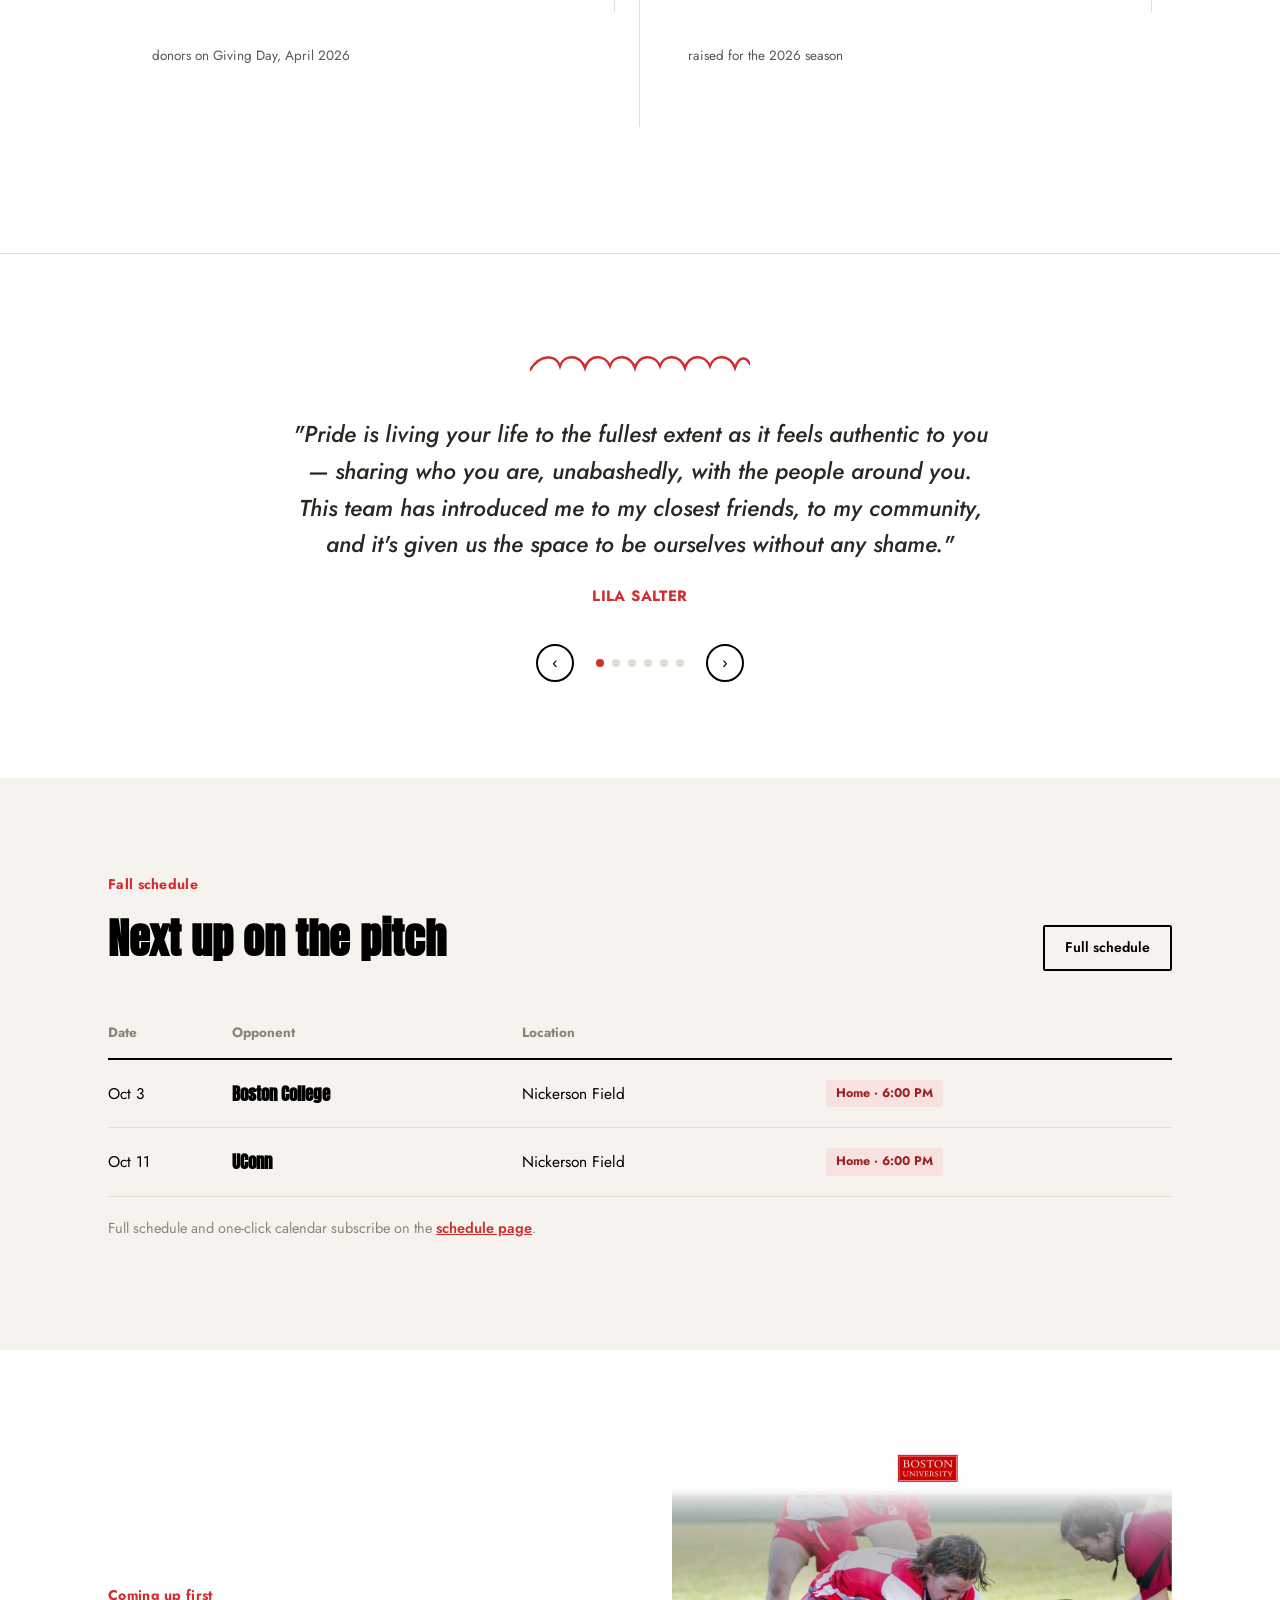
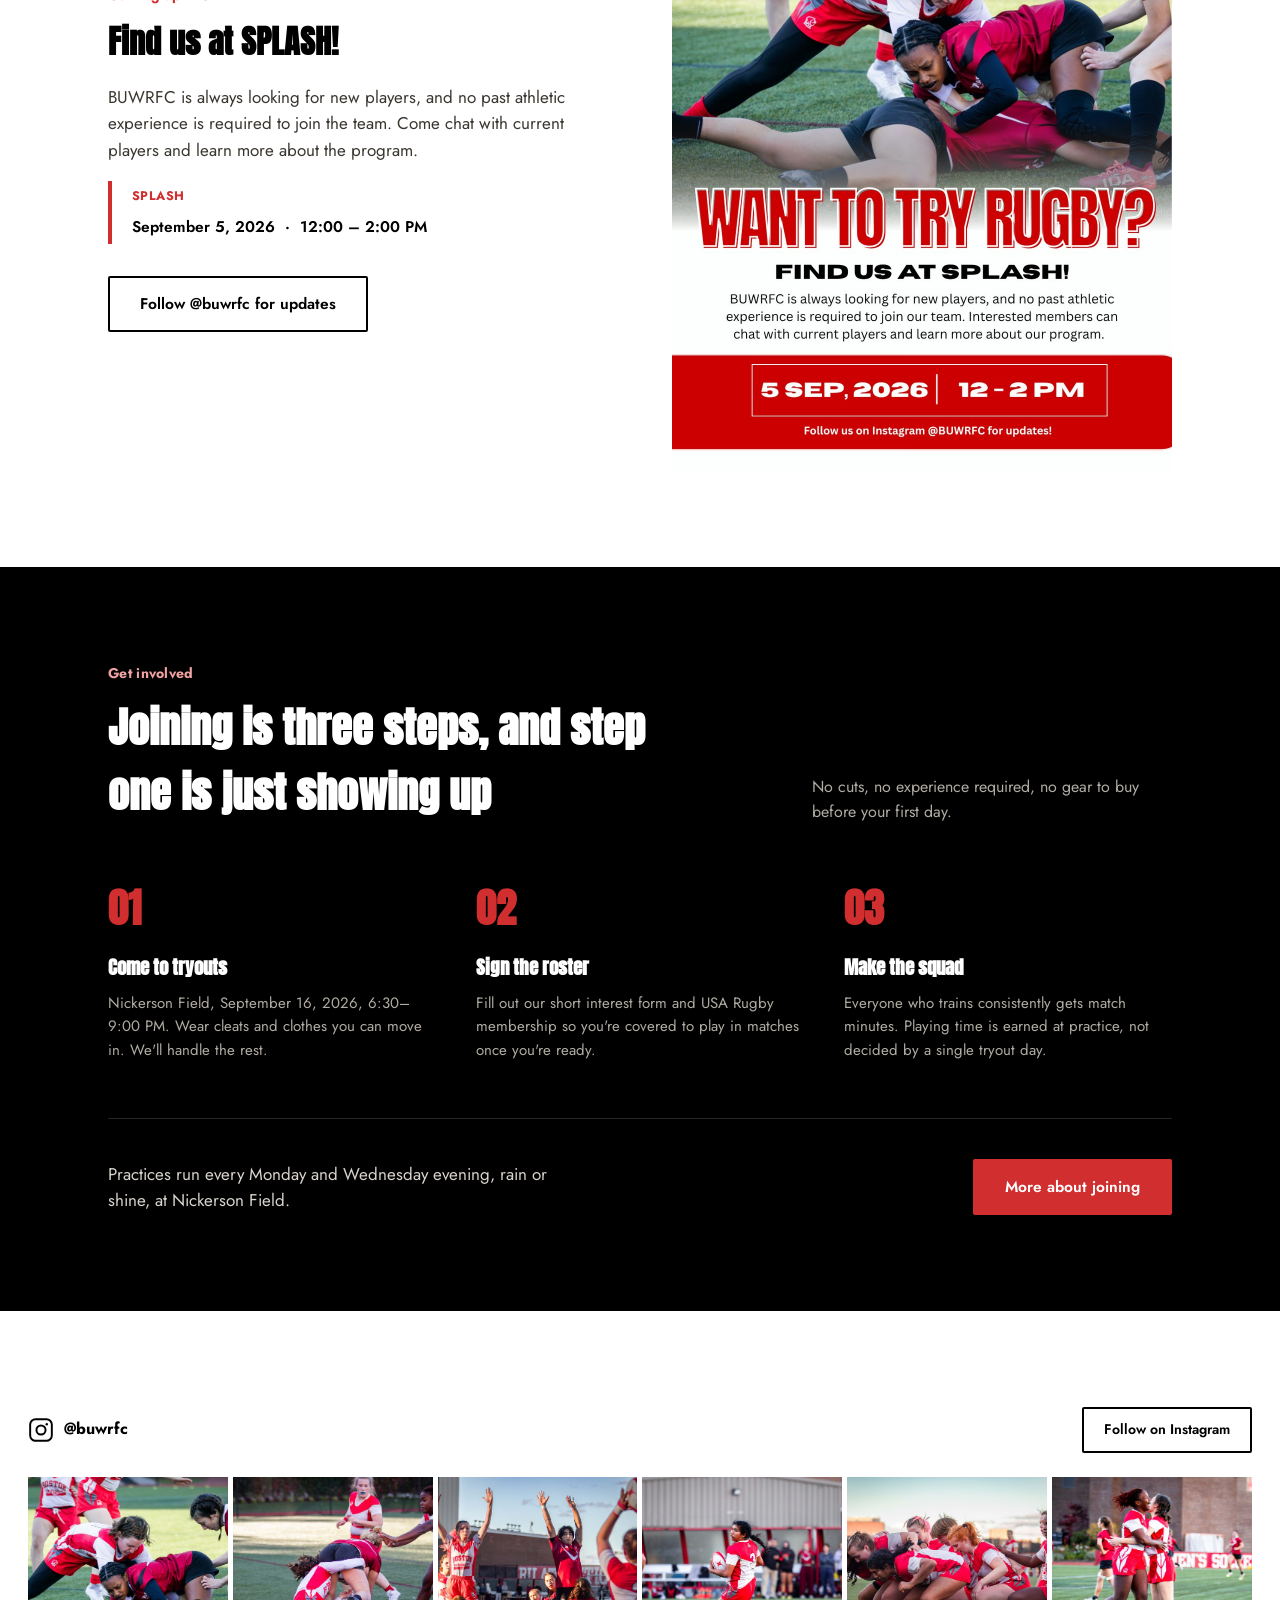
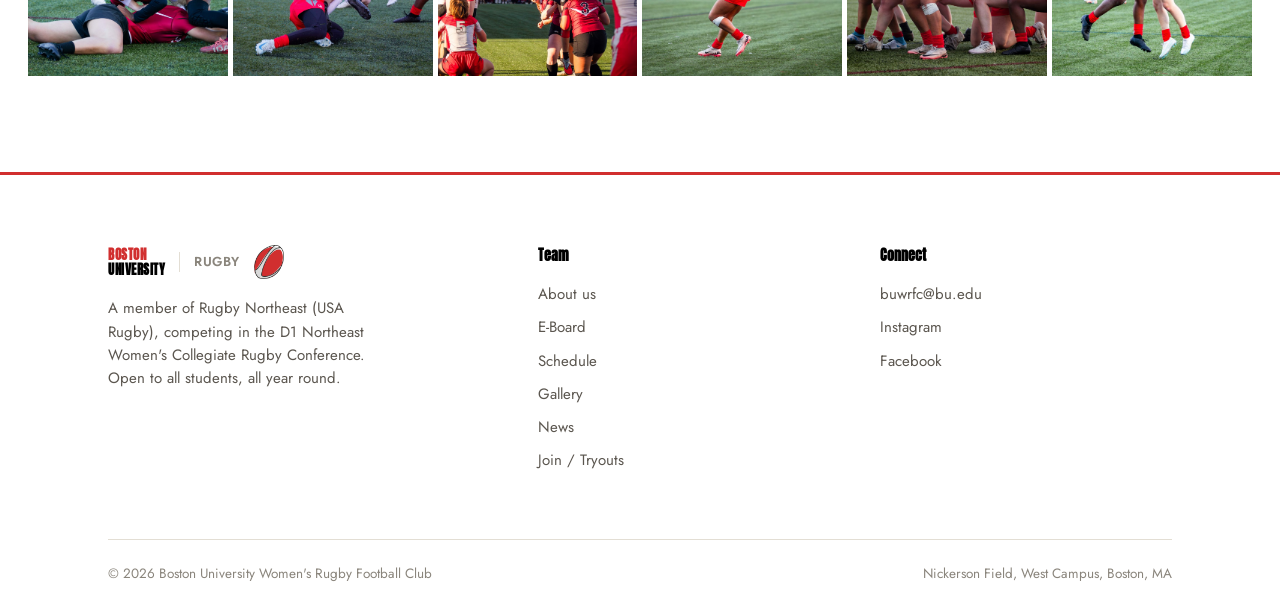
==== commit 7a2d6c1f: "new added features" ====
--- a/index.html
+++ b/index.html
@@ -3,12 +3,14 @@
 <head>
 <meta charset="UTF-8">
 <meta name="viewport" content="width=device-width, initial-scale=1.0">
+<meta name="theme-color" content="#D12F2F">
 <title>Boston University Women's Rugby</title>
-<meta name="description" content="Boston University's women's rugby club — D1 Northeast Collegiate Rugby Conference. No experience needed, ever, at any point in the year.">
+<meta name="description" content="Boston University's women's rugby club, D1 Northeast Collegiate Rugby Conference. No experience needed, ever, at any point in the year.">
 <link rel="preconnect" href="https://fonts.googleapis.com">
 <link rel="preconnect" href="https://fonts.gstatic.com" crossorigin>
 <link href="https://fonts.googleapis.com/css2?family=Anton&family=Jost:ital,wght@0,400;0,500;0,600;0,700;1,400;1,500&display=swap" rel="stylesheet">
 <link rel="icon" type="image/png" href="images/brand/favicon.png">
+<link rel="preload" as="image" href="images/flyers/fall-2026-tryouts.jpg">
 <link rel="stylesheet" href="css/styles.css">
 </head>
 <body>
@@ -39,12 +41,12 @@
   <div class="wrap">
     <div class="poster">
       <div class="poster-photo" style="background:var(--ink);display:flex;align-items:center;justify-content:center;padding:22px;">
-        <img src="images/flyers/fall-2026-tryouts.jpg" alt="Fall 2026 Tryouts flyer — Nickerson Field, September 16, 2026, 6:30–9:00 PM" style="width:100%;height:100%;object-fit:contain;">
+        <img src="images/flyers/fall-2026-tryouts.jpg" alt="Fall 2026 Tryouts flyer — Nickerson Field, September 16, 2026, 6:30–9:00 PM" style="width:100%;height:100%;object-fit:contain;" fetchpriority="high" decoding="async">
       </div>
       <div class="poster-copy">
         <div class="eyebrow">Club Sport &middot; USA Rugby &middot; Rugby Northeast</div>
         <h1>Play the game that <em>found</em> us.</h1>
-        <p class="lede">Boston University's women's rugby club — a team, a community, and a place to be exactly who you are. No experience needed, ever, at any point in the year.</p>
+        <p class="lede">Boston University's women's rugby club: a team, a community, a place to be exactly who you are. No experience needed, ever, at any point in the year.</p>
         <div class="tryout-box">
           <div class="tt">Fall 2026 Tryouts</div>
           <div class="dd">Nickerson Field &nbsp;&middot;&nbsp; September 16, 2026<br>6:30 – 9:00 PM</div>
@@ -72,12 +74,12 @@
     <div class="about-copy">
       <div class="kicker">Who we are</div>
       <h2 style="font-size:32px;margin-bottom:18px;font-weight:700;">Boston's most inclusive club sport</h2>
-      <p>BU Women's Rugby is a member of Rugby Northeast under USA Rugby, competing in the Division I Northeast Women's Collegiate Rugby Conference. Most of our roster had never touched a rugby ball before their first semester here — every new player is paired one-on-one with a veteran who teaches them the game from the ground up.</p>
+      <p>BU Women's Rugby is a member of Rugby Northeast under USA Rugby, competing in the Division I Northeast Women's Collegiate Rugby Conference. Most of our roster had never touched a rugby ball before their first semester here. Every new player gets paired one-on-one with a veteran who teaches them the game from the ground up.</p>
       <p>We accept new members all year round, no experience required. As head coach Jess Glauser puts it, on this field <span class="quote-inline">"you're encouraged to pick up space, and you're encouraged to be loud."</span></p>
       <a href="about.html" class="btn btn-outline">Read our story</a>
     </div>
     <div class="about-photo">
-      <img src="images/gallery/action-5735.jpg" alt="BU Women's Rugby players competing at a ruck">
+      <img src="images/gallery/action-5735.jpg" alt="BU Women's Rugby players competing at a ruck" loading="lazy" decoding="async">
       <div class="cap">Match day &middot; Nickerson Field</div>
     </div>
   </div>
@@ -115,7 +117,7 @@
 <section class="press-strip">
   <div class="wrap">
     <p>
-      Featured in <strong>BU Today</strong>: after Team USA's bronze medal at the 2024 Paris Olympics, nearly 40 new members joined the club in a single fall — about triple a typical year.
+      Featured in <strong>BU Today</strong>: after Team USA's bronze medal at the 2024 Paris Olympics, nearly 40 new members joined the club in a single fall, about triple a typical year.
     </p>
     <a href="https://www.bu.edu/articles/2024/womens-rugby-club-popularity-soars/" target="_blank" rel="noopener" class="btn btn-outline btn-sm">Read the article</a>
   </div>
@@ -177,6 +179,7 @@
       </div>
       <p><a href="schedule.html" class="btn btn-outline btn-sm">Full schedule</a></p>
     </div>
+    <div class="table-scroll">
     <table class="schedule" style="width:100%;border-collapse:collapse;">
       <thead><tr><th style="text-align:left;font-weight:700;font-size:13.5px;color:var(--faint);padding:0 0 14px;border-bottom:2px solid var(--ink);">Date</th><th style="text-align:left;font-weight:700;font-size:13.5px;color:var(--faint);padding:0 0 14px;border-bottom:2px solid var(--ink);">Opponent</th><th style="text-align:left;font-weight:700;font-size:13.5px;color:var(--faint);padding:0 0 14px;border-bottom:2px solid var(--ink);">Location</th><th style="border-bottom:2px solid var(--ink);"></th></tr></thead>
       <tbody>
@@ -184,6 +187,7 @@
         <tr><td style="padding:20px 0;border-bottom:1px solid var(--line);font-size:15.5px;">Oct 11</td><td class="opp" style="padding:20px 0;border-bottom:1px solid var(--line);font-weight:700;font-size:17px;font-family:'Anton',sans-serif;">UConn</td><td style="padding:20px 0;border-bottom:1px solid var(--line);font-size:15.5px;">Nickerson Field</td><td style="padding:20px 0;border-bottom:1px solid var(--line);"><span class="tag tag-home">Home &middot; 6:00 PM</span></td></tr>
       </tbody>
     </table>
+    </div>
     <p class="schedule-note" style="margin-top:20px;">Full schedule and one-click calendar subscribe on the <a href="schedule.html" style="color:var(--scarlet);font-weight:600;">schedule page</a>.</p>
   </div>
 </section>
@@ -201,7 +205,7 @@
       <a href="https://www.instagram.com/buwrfc/" target="_blank" rel="noopener" class="btn btn-outline">Follow @buwrfc for updates</a>
     </div>
     <div class="about-photo" style="aspect-ratio:4/5;">
-      <img src="images/flyers/splash-2026.jpg" alt="Want to try rugby? Find us at SPLASH! — September 5, 2026, 12–2 PM" style="object-position:top;">
+      <img src="images/flyers/splash-2026.jpg" alt="Want to try rugby? Find us at SPLASH! — September 5, 2026, 12–2 PM" style="object-position:top;" loading="lazy" decoding="async">
     </div>
   </div>
 </section>
@@ -219,7 +223,7 @@
       <div class="step">
         <div class="num">01</div>
         <h3>Come to tryouts</h3>
-        <p>Nickerson Field, September 16, 2026, 6:30–9:00 PM. Wear cleats and clothes you can move in — we'll handle the rest.</p>
+        <p>Nickerson Field, September 16, 2026, 6:30–9:00 PM. Wear cleats and clothes you can move in. We'll handle the rest.</p>
       </div>
       <div class="step">
         <div class="num">02</div>
--- a/css/styles.css
+++ b/css/styles.css
@@ -165,6 +165,11 @@
 .section-head h2{font-size:clamp(30px,4vw,42px);max-width:560px;font-weight:700;}
 .section-head p{max-width:360px;color:var(--muted);font-size:16px;margin:10px 0 0;}
 .kicker{font-size:14px;font-weight:700;color:var(--scarlet);margin-bottom:10px;letter-spacing:0.3px;}
+@media (max-width:700px){
+  section{padding:56px 0;}
+  .section-head{margin-bottom:34px;}
+  .wrap{padding:0 20px;}
+}
 
 /* ---------- REVEAL ON SCROLL ---------- */
 [data-reveal]{opacity:0;transform:translateY(18px);transition:opacity .6s ease, transform .6s ease;}
@@ -366,9 +371,11 @@
 @media (max-width:700px){.gear-grid{grid-template-columns:1fr;}}
 
 /* ---------- SCHEDULE ---------- */
+.table-scroll{width:100%;overflow-x:auto;-webkit-overflow-scrolling:touch;}
 .schedule table{width:100%;border-collapse:collapse;}
-.schedule th{text-align:left;font-weight:700;font-size:13.5px;color:var(--faint);padding:0 0 14px;border-bottom:2px solid var(--ink);}
-.schedule td{padding:20px 0;border-bottom:1px solid var(--line);font-size:15.5px;vertical-align:middle;}
+.schedule th{text-align:left;font-weight:700;font-size:13.5px;color:var(--faint);padding:0 0 14px;border-bottom:2px solid var(--ink);white-space:nowrap;}
+.schedule td{padding:20px 0;border-bottom:1px solid var(--line);font-size:15.5px;vertical-align:middle;white-space:nowrap;}
+.schedule td:first-child, .schedule th:first-child{padding-right:20px;}
 .schedule .opp{font-weight:700;font-size:17px;font-family:'Anton',sans-serif;}
 .tag{display:inline-block;font-size:12.5px;font-weight:700;padding:4px 10px;border-radius:2px;}
 .tag-home{background:#F7E2E2;color:var(--scarlet-dark);}
@@ -378,6 +385,11 @@
 .schedule-section-title{display:flex;align-items:baseline;gap:14px;margin-bottom:28px;}
 .schedule-section-title h3{font-size:22px;font-weight:700;}
 .schedule-section-title span{font-size:13px;color:var(--faint);font-weight:600;}
+@media (max-width:700px){
+  .schedule td{padding:16px 0;font-size:14px;}
+  .schedule td:first-child, .schedule th:first-child{padding-right:14px;}
+  .schedule .opp{font-size:15px;}
+}
 
 /* ---------- FOOTER ---------- */
 footer{background:var(--paper);padding:70px 0 30px;border-top:3px solid var(--scarlet);}
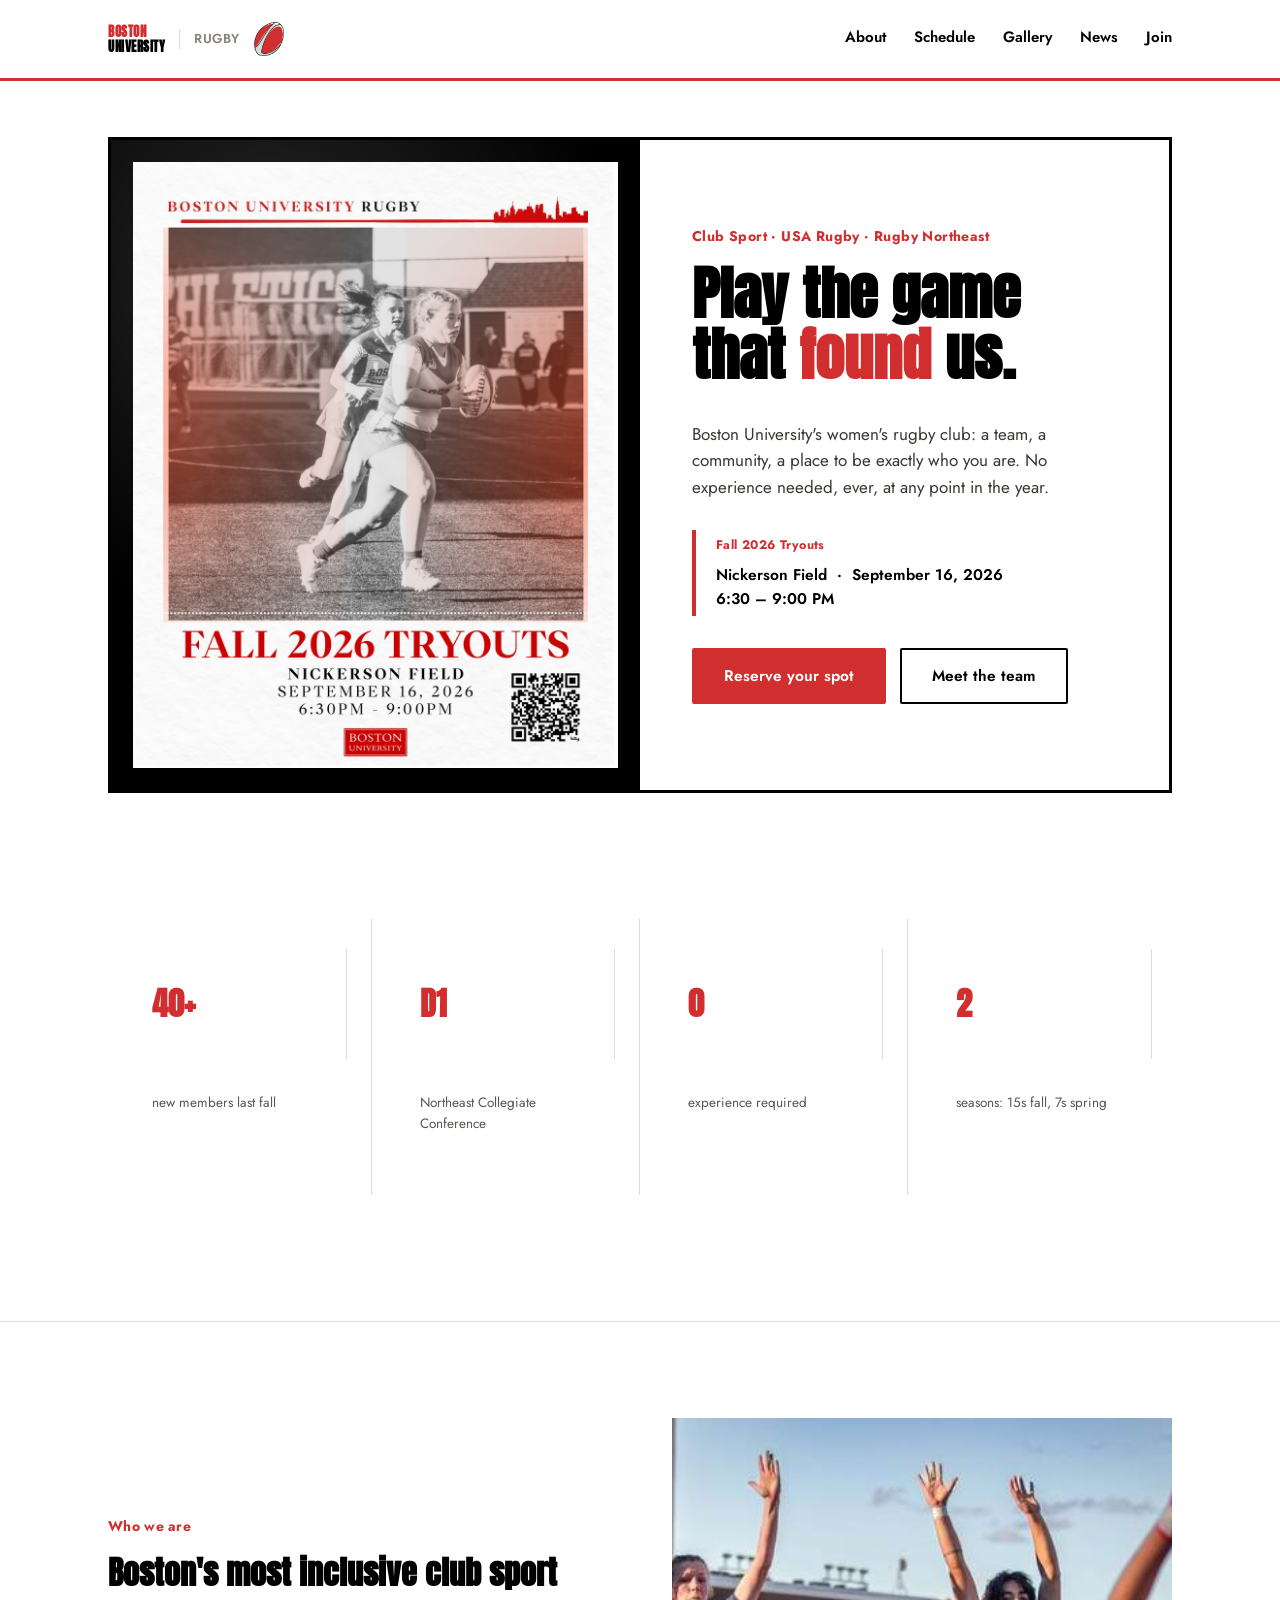
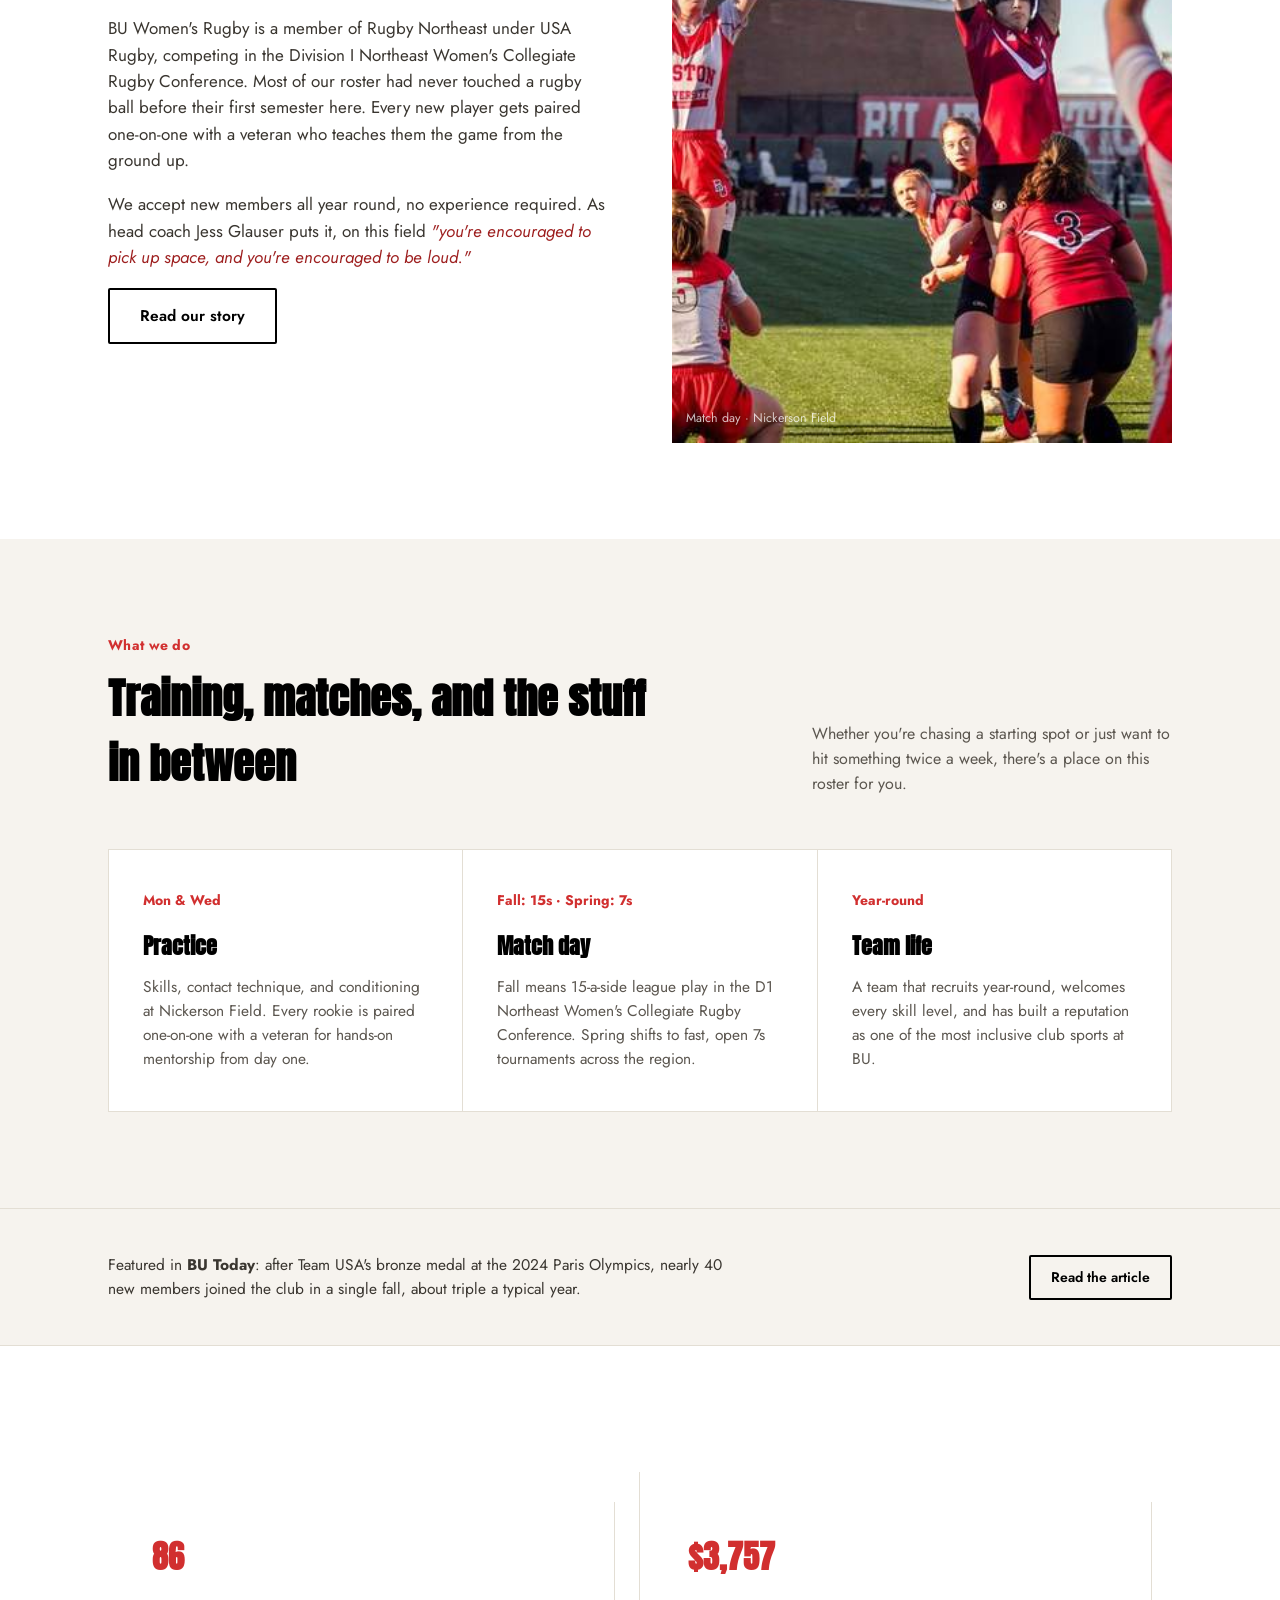
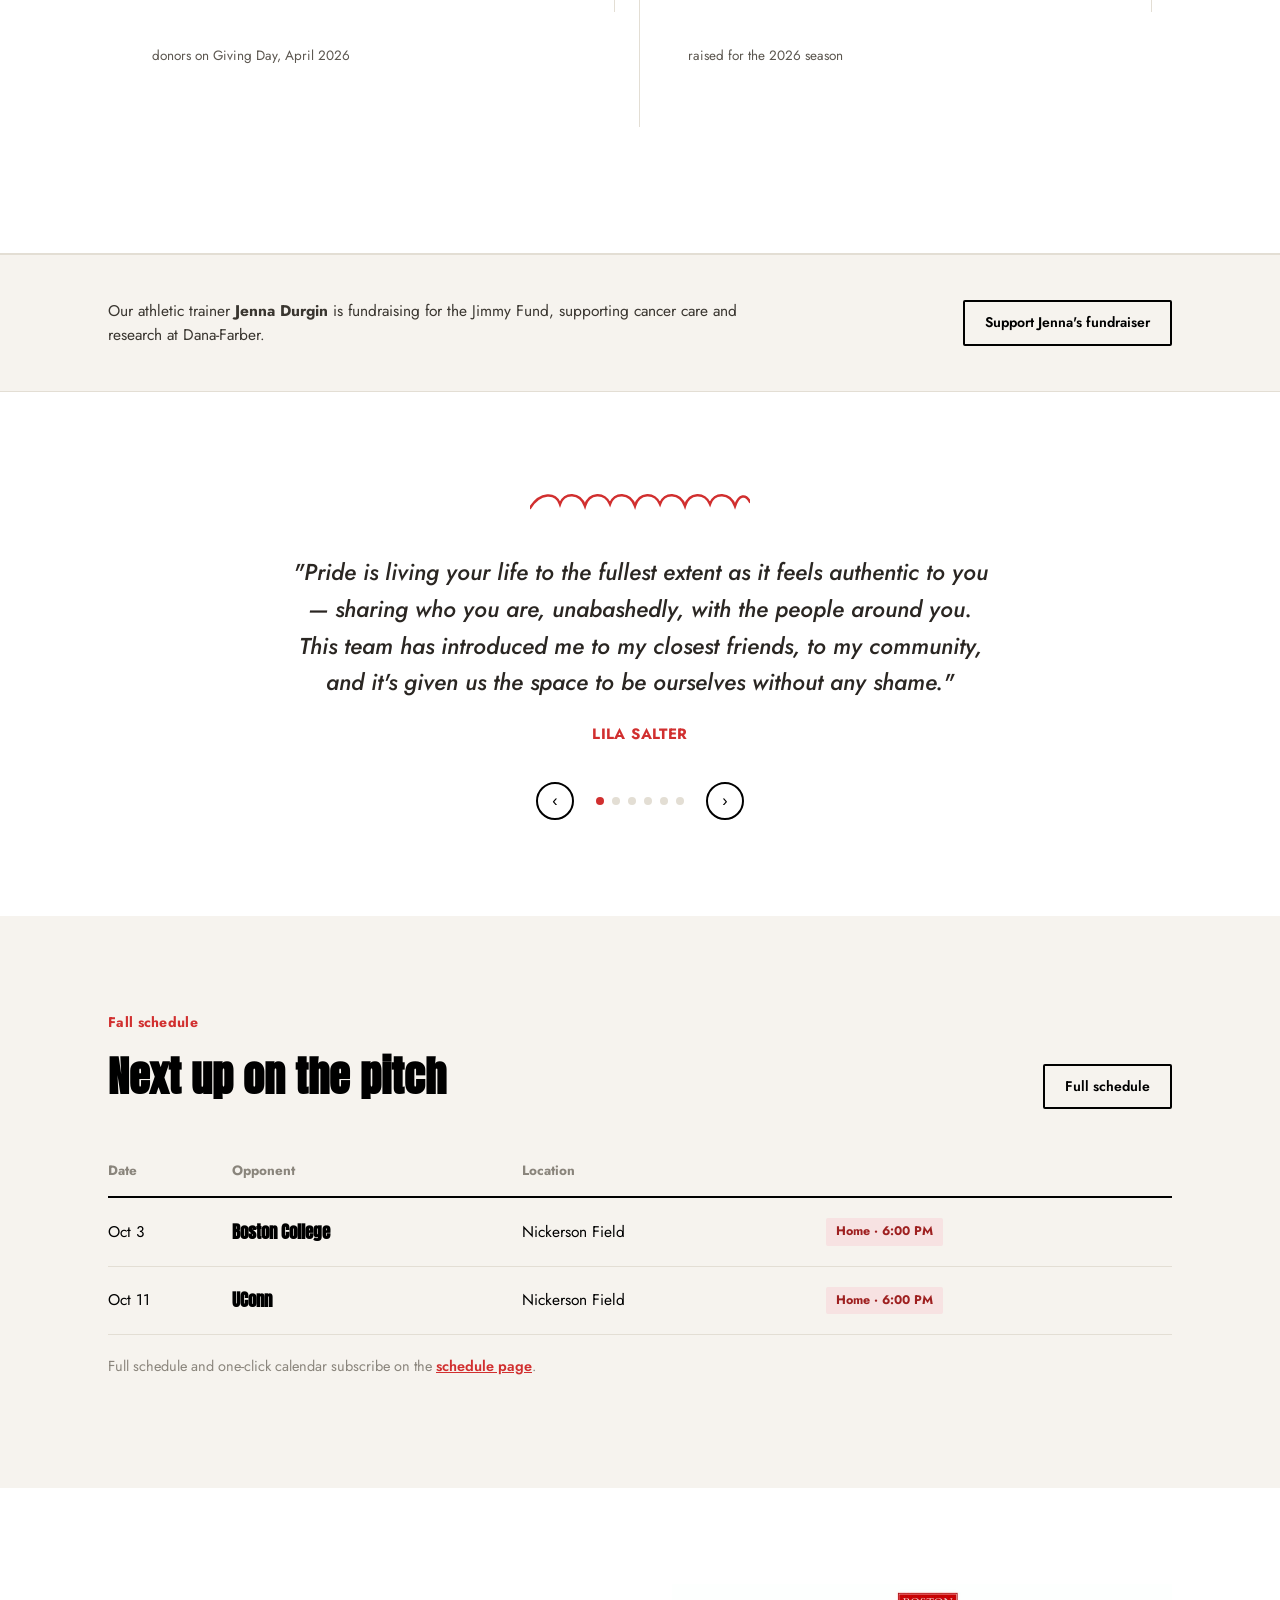
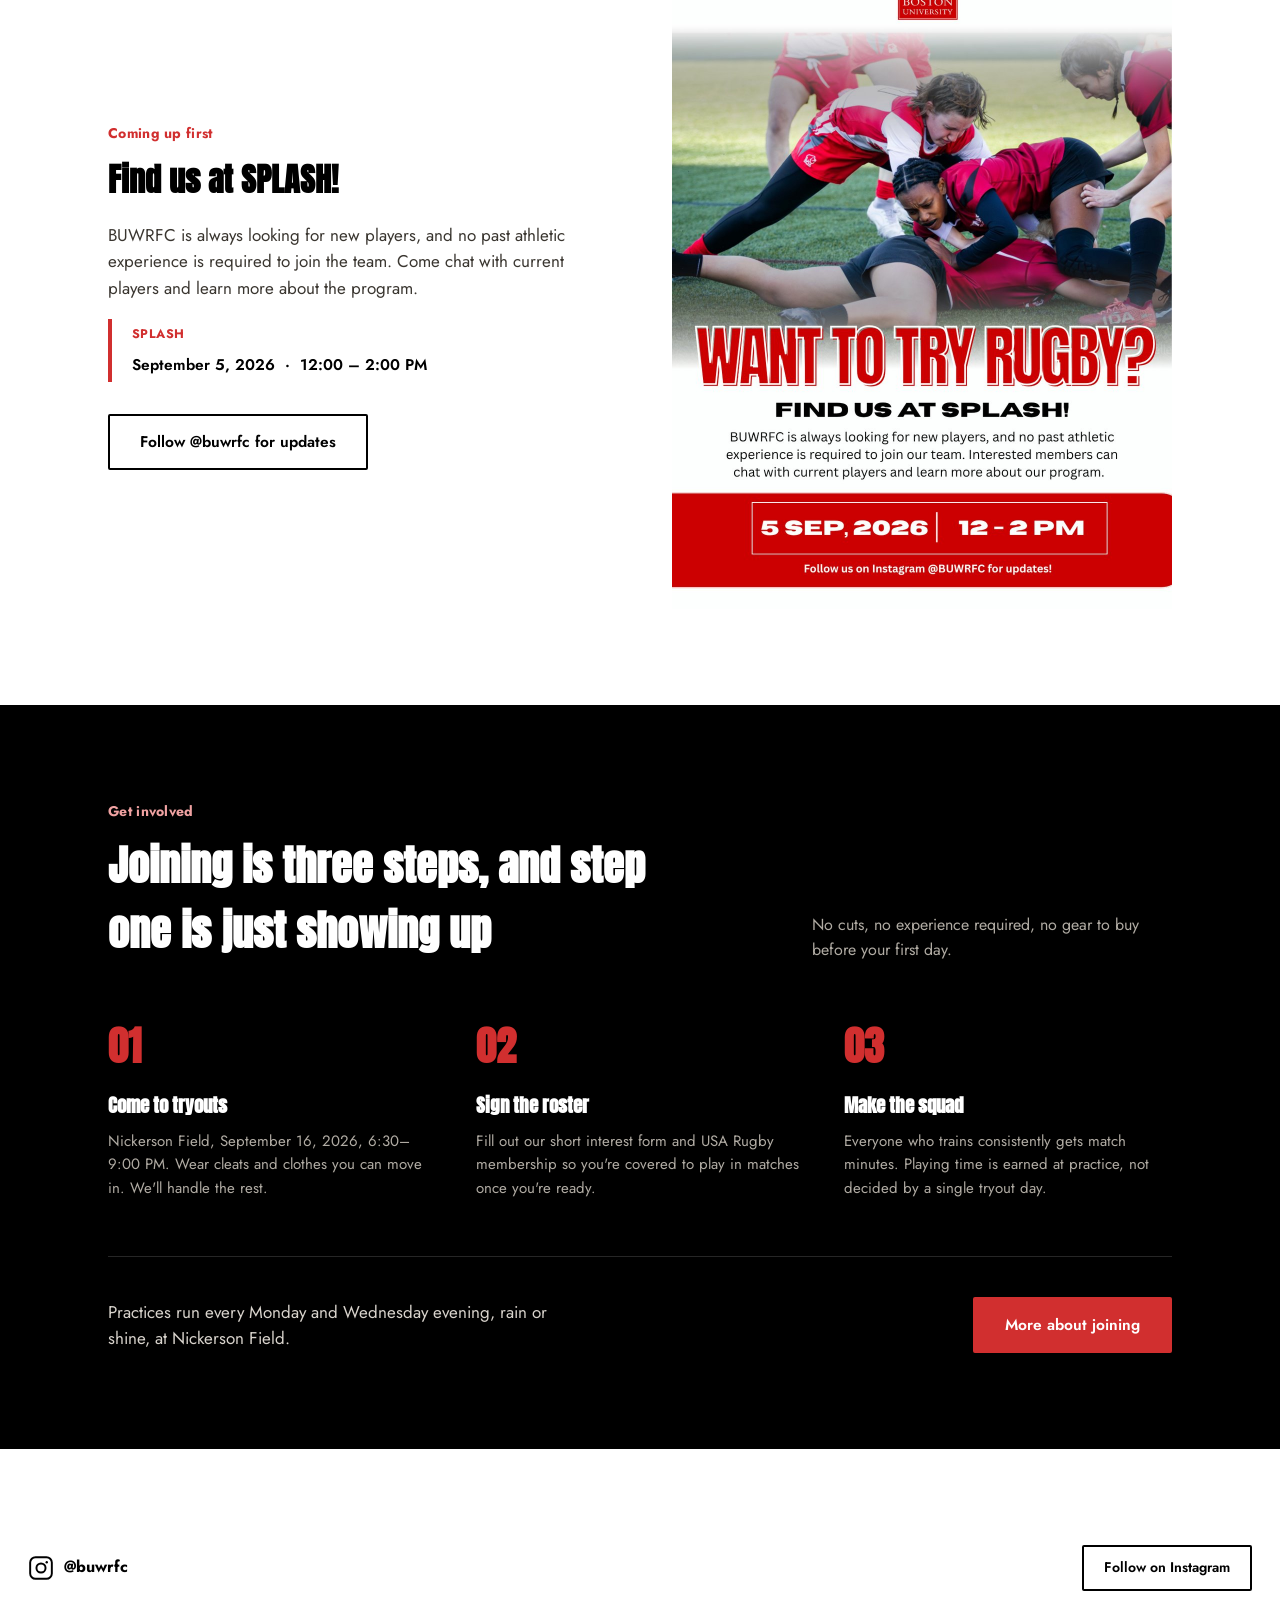
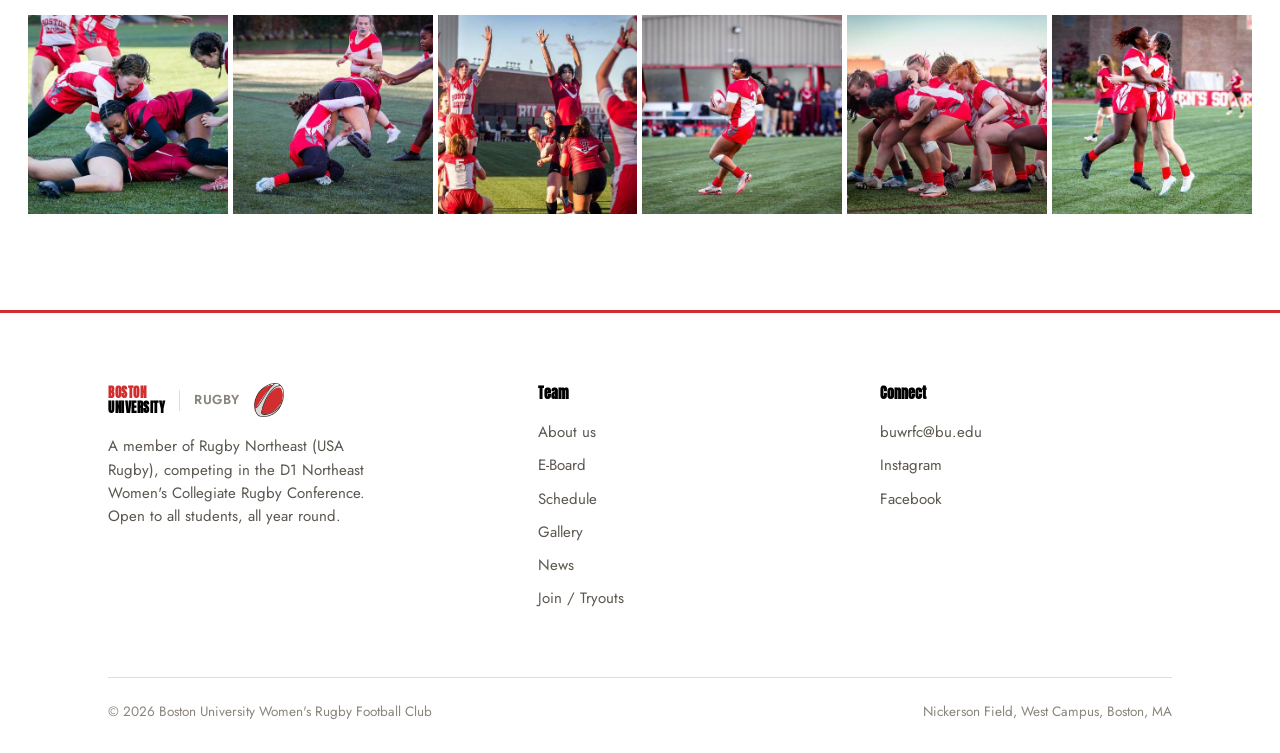
==== commit d4bd02aa: "added new AT section and link for fundraiser" ====
--- a/index.html
+++ b/index.html
@@ -130,6 +130,15 @@
   </div>
 </section>
 
+<section class="press-strip">
+  <div class="wrap">
+    <p>
+      Our athletic trainer <strong>Jenna Durgin</strong> is fundraising for the Jimmy Fund, supporting cancer care and research at Dana-Farber.
+    </p>
+    <a href="https://danafarber.jimmyfund.org/site/TR?px=2903320&pg=personal&fr_id=2651" target="_blank" rel="noopener" class="btn btn-outline btn-sm">Support Jenna's fundraiser</a>
+  </div>
+</section>
+
 <section class="testimonials" data-reveal>
   <div class="wrap">
     <svg class="hearts" width="220" height="30" viewBox="0 0 220 30" fill="none" aria-hidden="true">
--- a/css/styles.css
+++ b/css/styles.css
@@ -203,7 +203,7 @@
 @media (max-width:860px){.coaches-grid{grid-template-columns:1fr;}}
 
 /* ---------- E-BOARD ---------- */
-.eboard-intro{display:block;max-width:340px;margin:0 auto 56px;border:1px solid var(--line);box-shadow:var(--shadow);}
+.eboard-intro{display:block;width:100%;max-width:340px;height:auto;margin:0 auto 56px;border:1px solid var(--line);box-shadow:var(--shadow);}
 .eboard-grid{display:grid;grid-template-columns:repeat(auto-fill,minmax(220px,1fr));gap:24px;}
 .eboard-card{border:1px solid var(--line);background:var(--paper);overflow:hidden;transition:transform .25s ease, box-shadow .25s ease;}
 .eboard-card:hover{transform:translateY(-4px);box-shadow:var(--shadow);}
@@ -218,10 +218,6 @@
 .eboard-more{max-height:0;overflow:hidden;transition:max-height .3s ease;padding:0 18px;}
 .eboard-more p{font-size:13px;color:var(--muted);margin:0 0 16px;}
 .eboard-card.expanded .eboard-more{max-height:90px;}
-.eboard-card.tba .eboard-trigger{cursor:default;}
-.eboard-card.tba .eboard-photo-ph{aspect-ratio:4/5;position:relative;display:flex;align-items:center;justify-content:center;}
-.eboard-card.tba .eboard-photo-ph span{color:rgba(255,255,255,0.85);font-family:'Anton',sans-serif;font-size:30px;font-weight:700;}
-.eboard-card.tba .role{color:var(--faint);}
 
 /* ---------- PILLARS ---------- */
 .pillars{display:grid;grid-template-columns:repeat(3,1fr);gap:1px;background:var(--line);border:1px solid var(--line);}
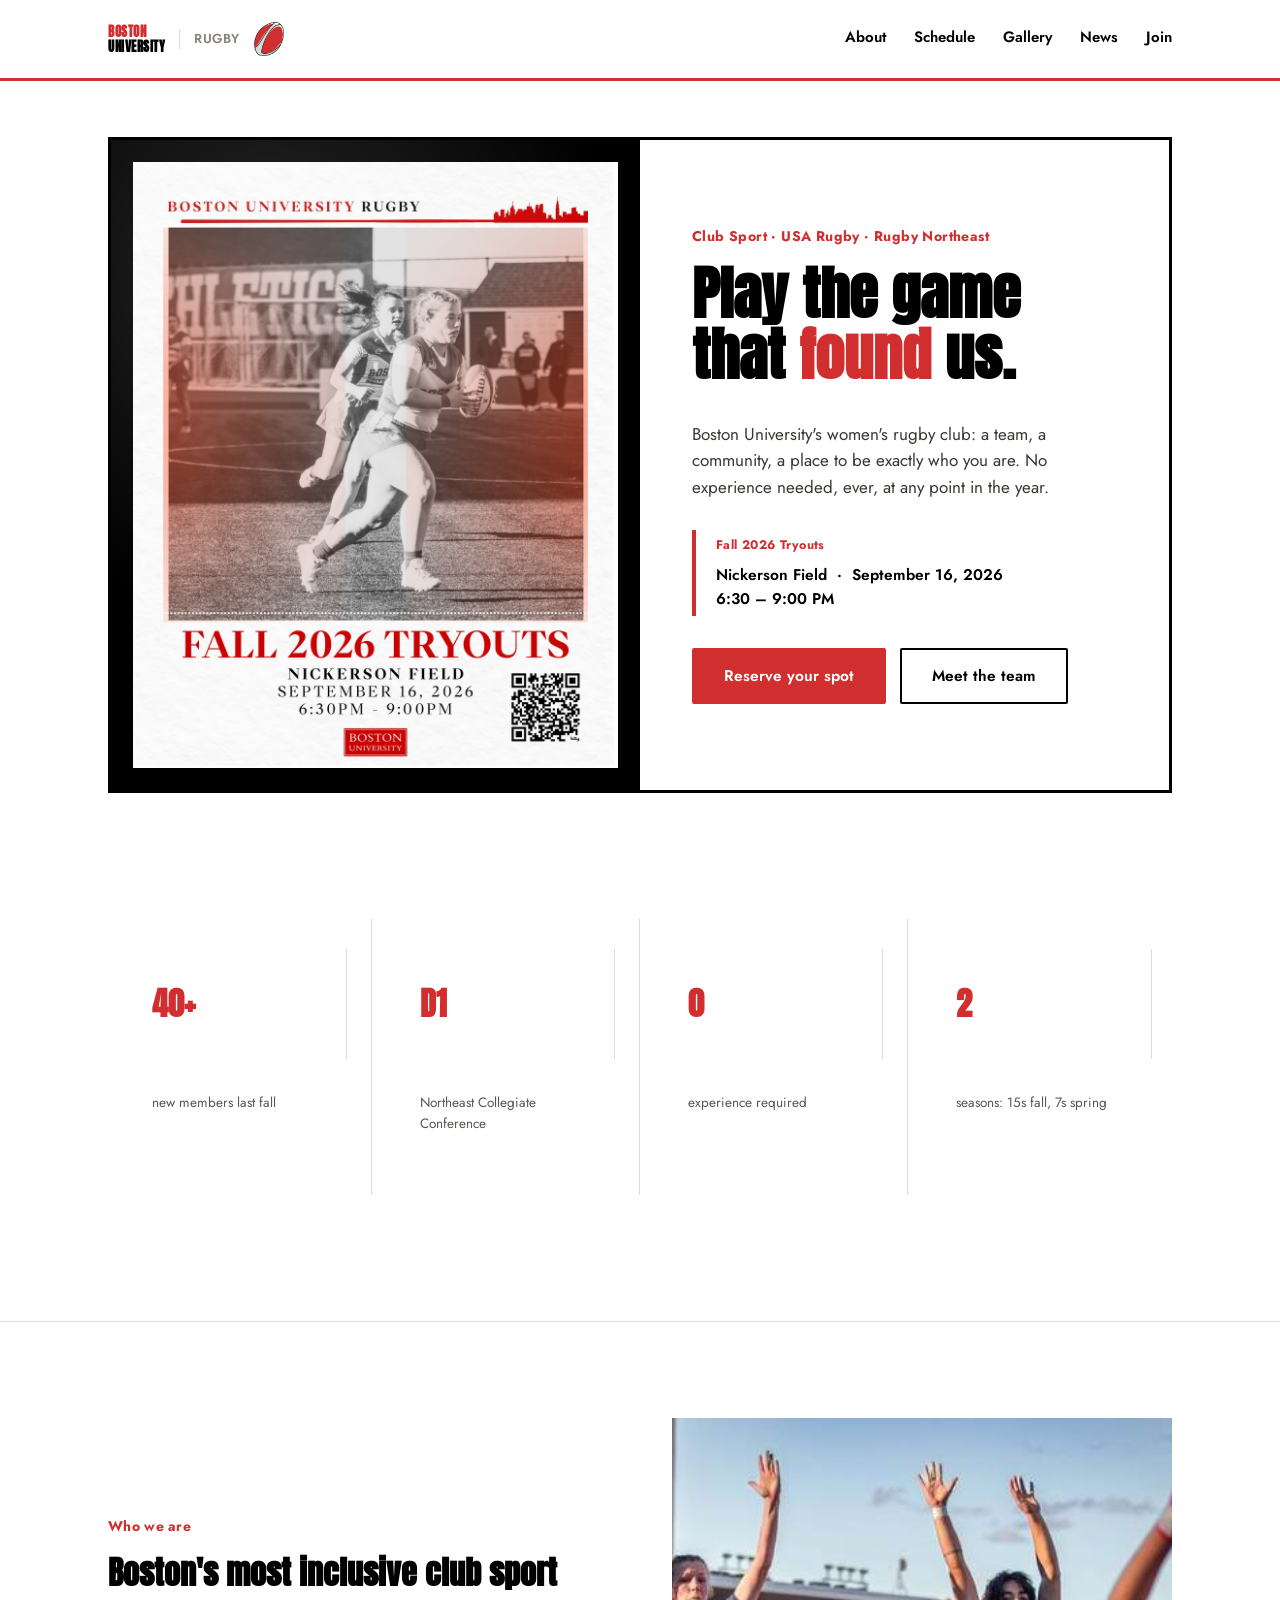
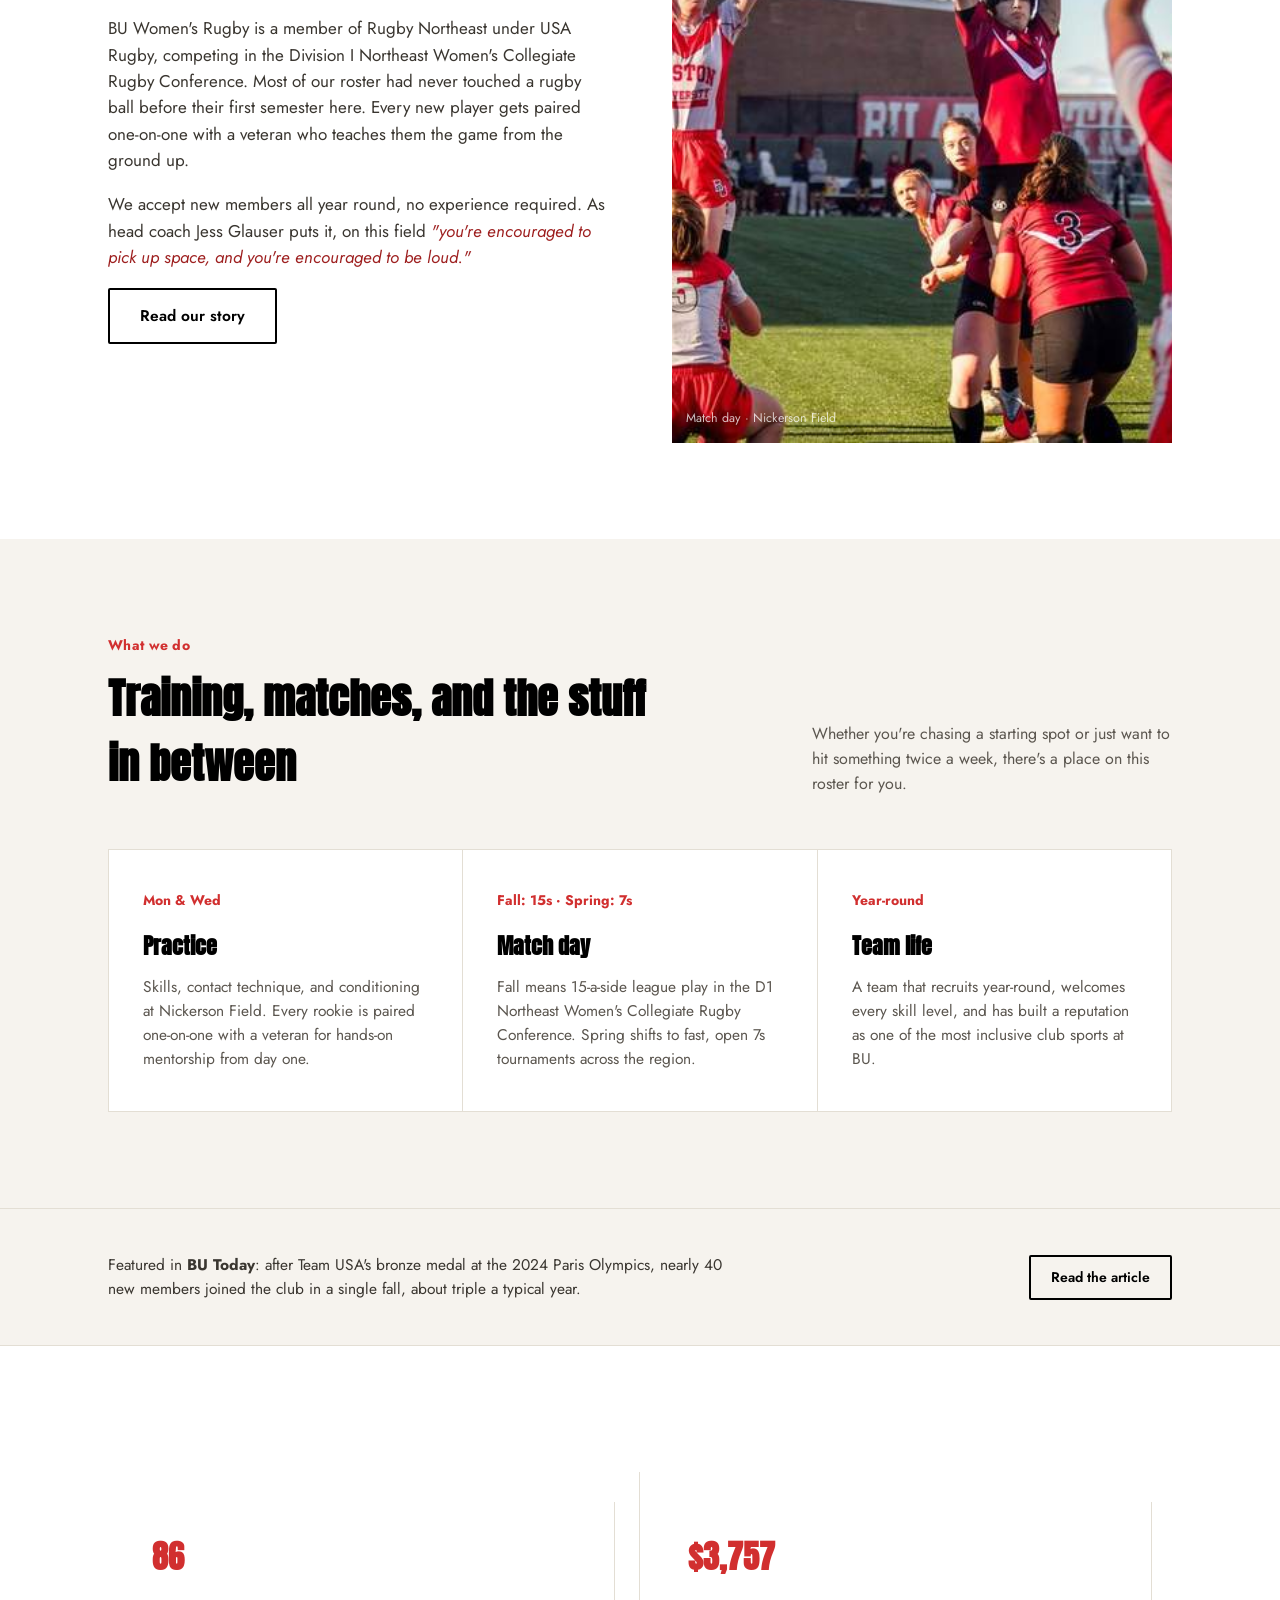
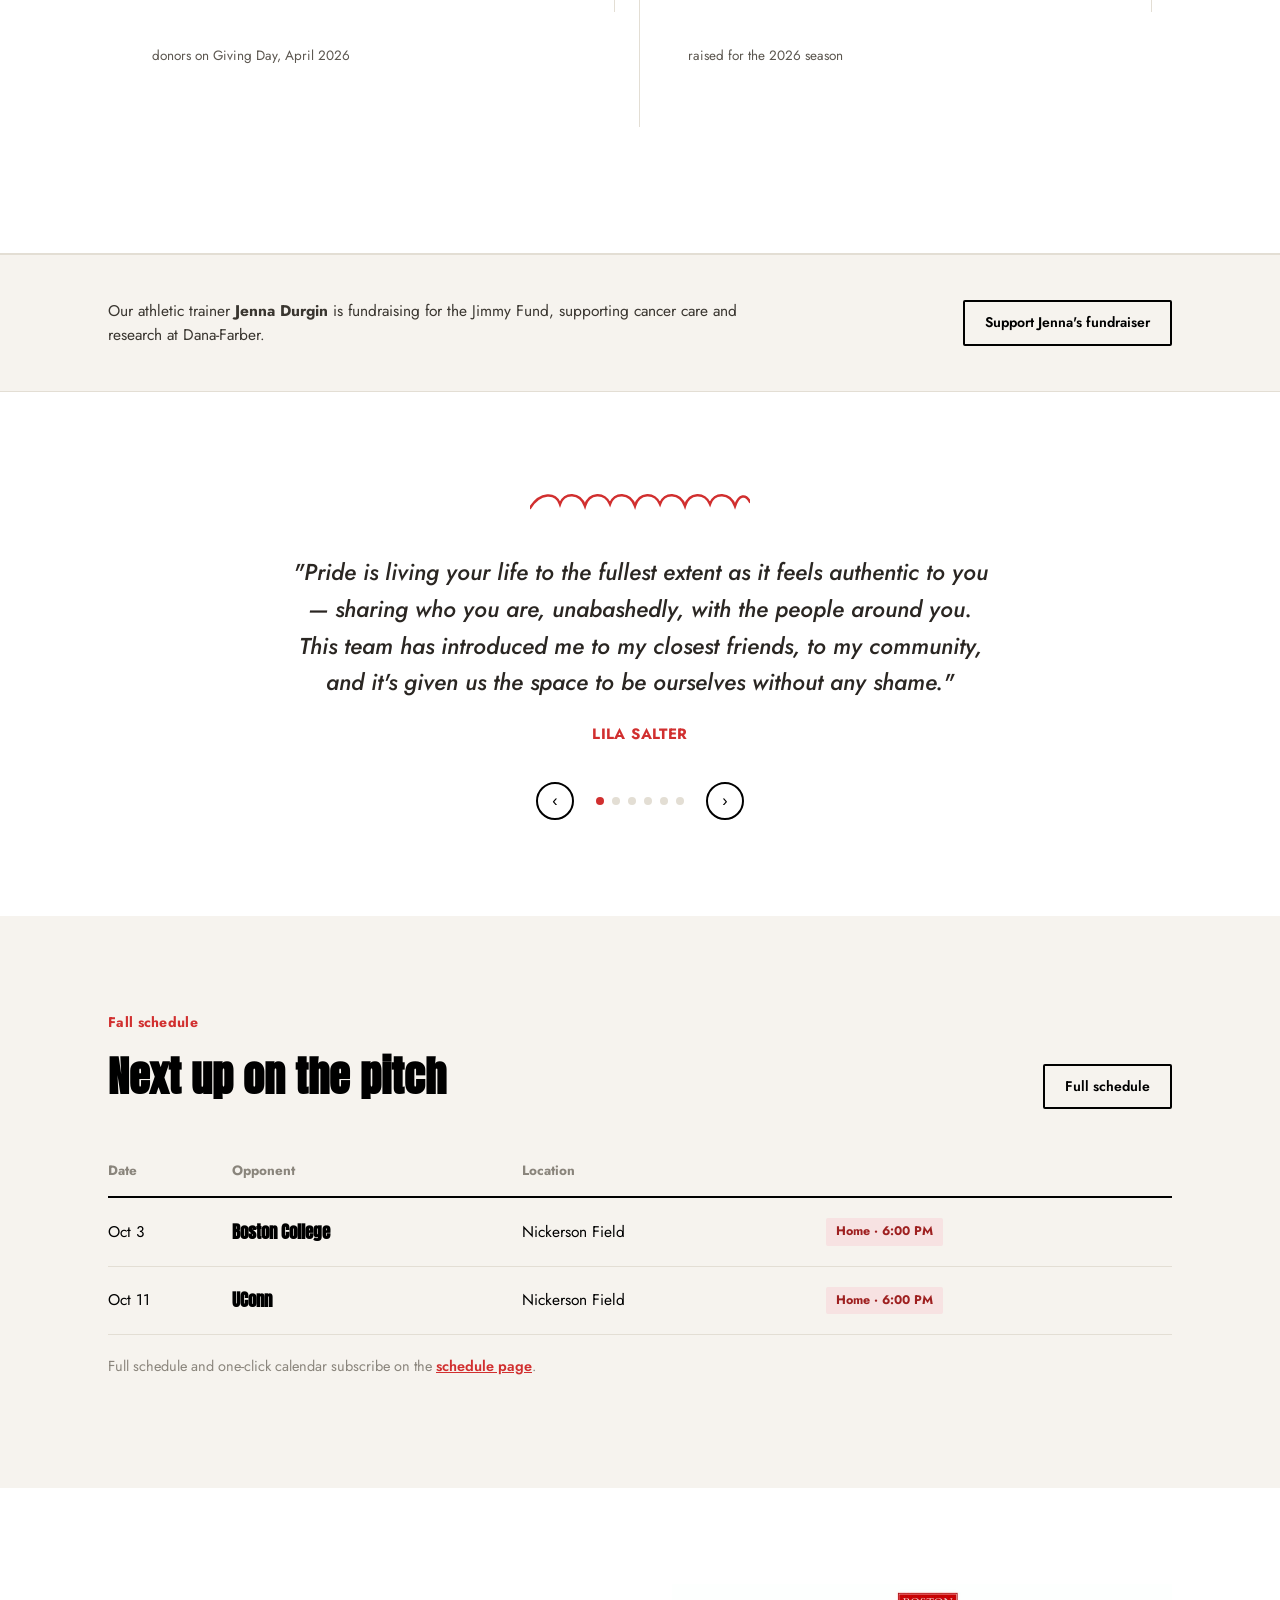
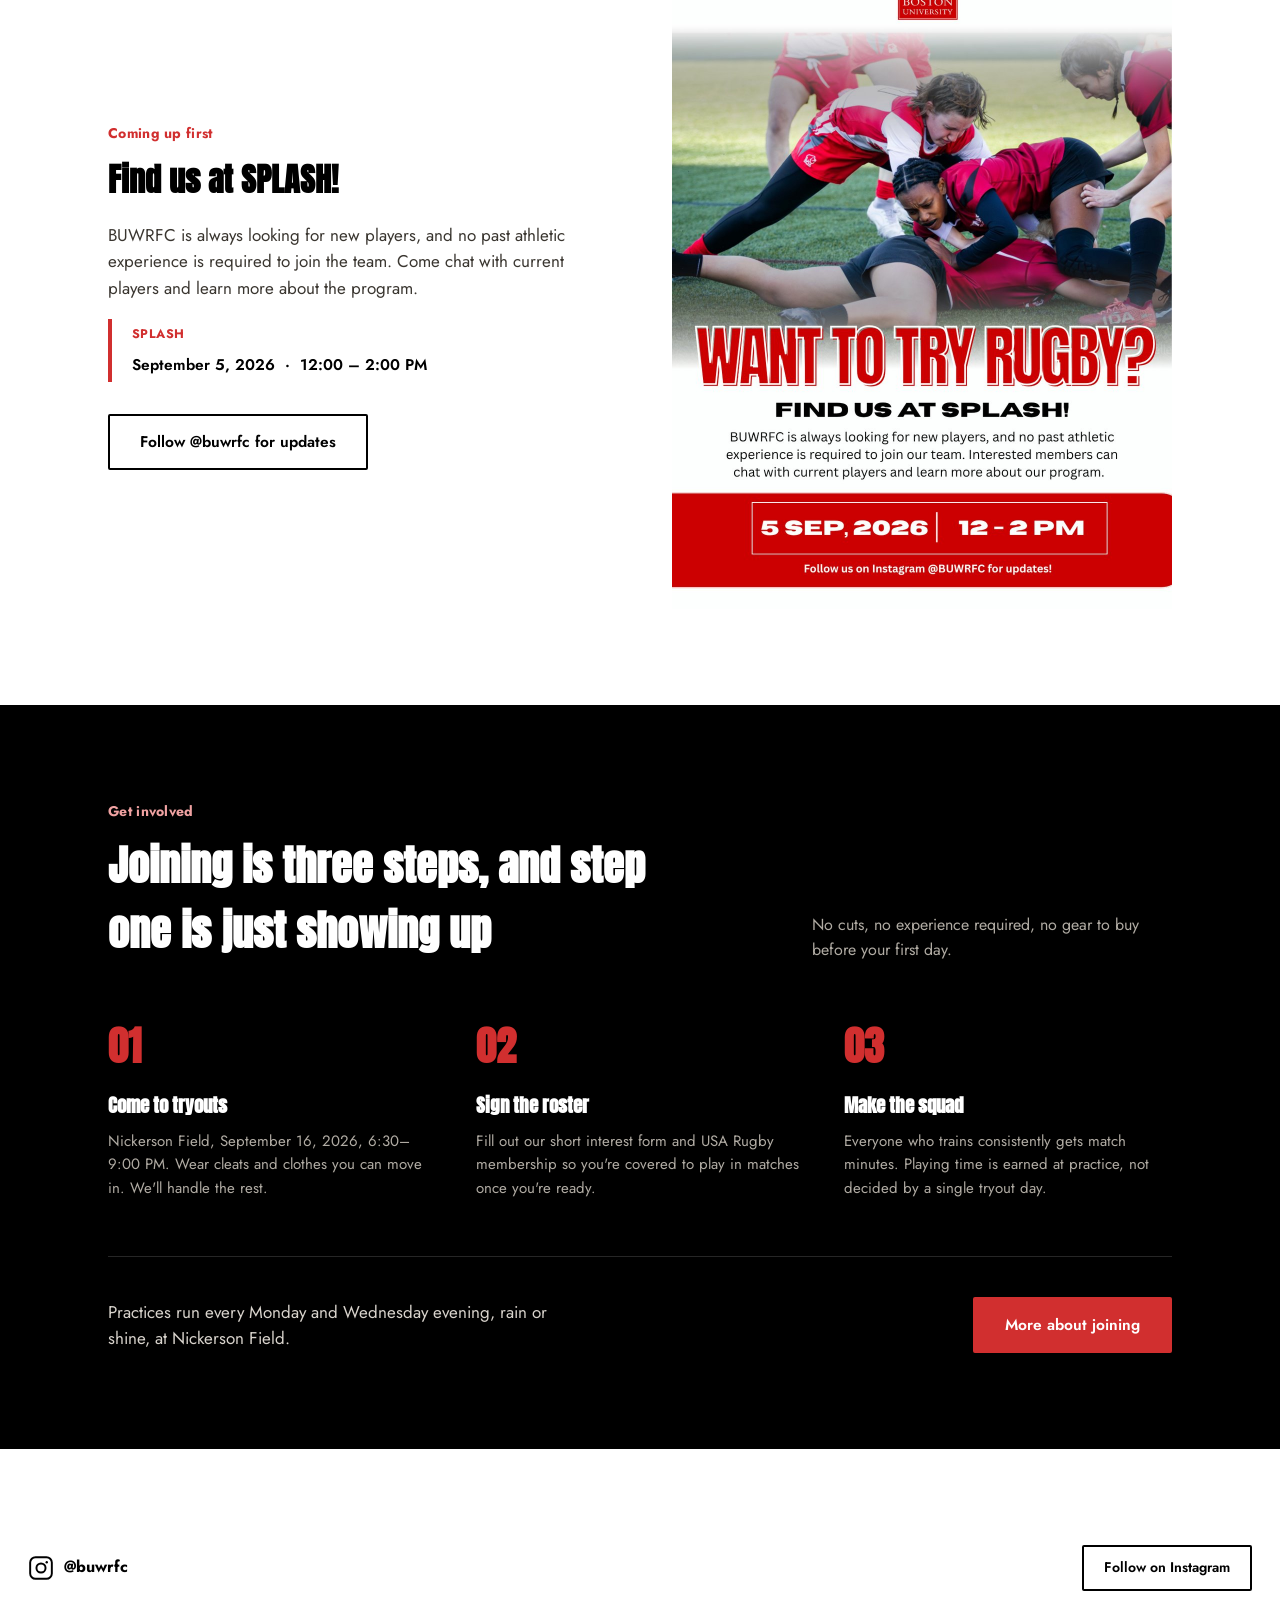
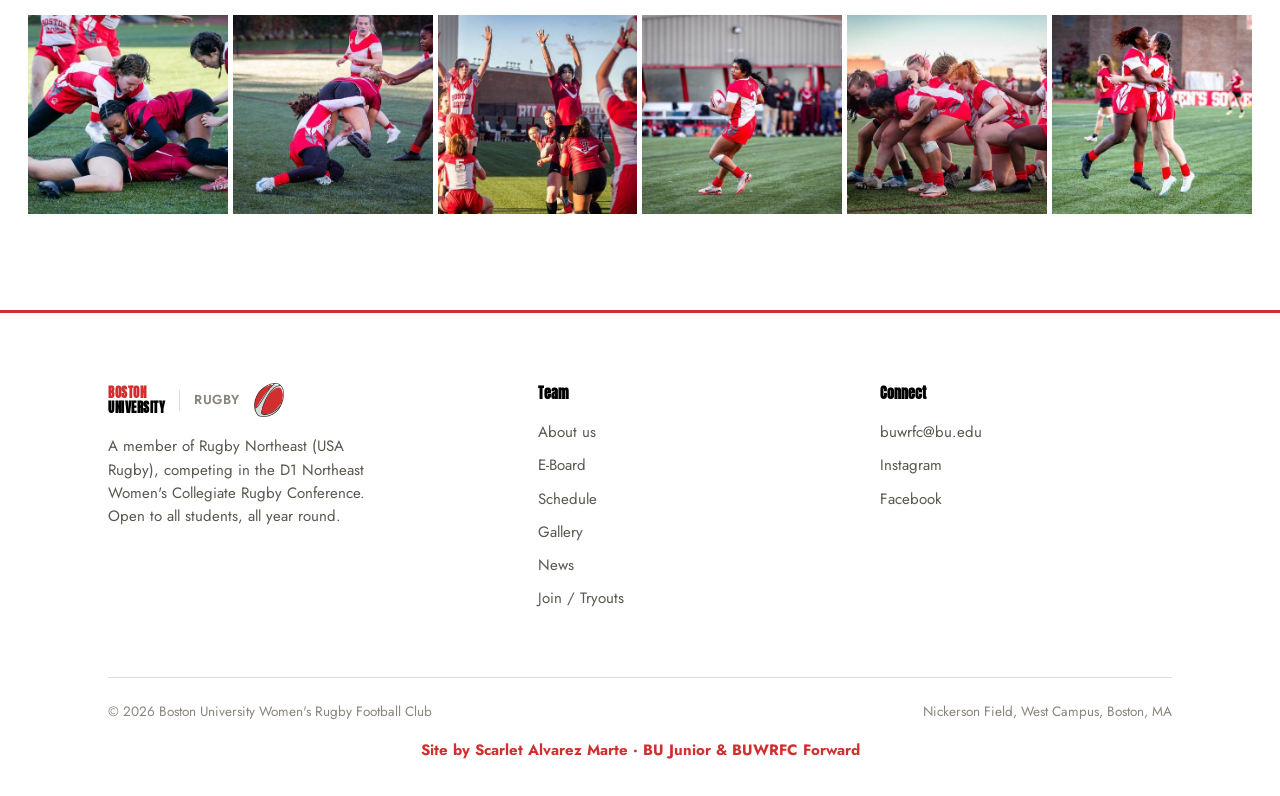
==== commit 2d38595b: "added credibitlity" ====
--- a/index.html
+++ b/index.html
@@ -309,6 +309,7 @@
       <span>&copy; 2026 Boston University Women's Rugby Football Club</span>
       <span>Nickerson Field, West Campus, Boston, MA</span>
     </div>
+    <div class="site-credit">Site by Scarlet Alvarez Marte &middot; BU Junior &amp; BUWRFC Forward</div>
   </div>
 </footer>
 
--- a/css/styles.css
+++ b/css/styles.css
@@ -395,6 +395,7 @@
 .foot-col a{display:block;text-decoration:none;color:var(--muted);font-size:15px;margin-bottom:10px;}
 .foot-col a:hover{color:var(--scarlet);}
 .foot-bottom{border-top:1px solid var(--line);padding-top:24px;display:flex;justify-content:space-between;flex-wrap:wrap;gap:10px;font-size:13.5px;color:var(--faint);}
+.site-credit{text-align:center;padding:16px 0 4px;font-size:15px;font-weight:700;color:var(--scarlet);}
 @media (max-width:860px){.foot-grid{grid-template-columns:1fr;gap:36px;}}
 
 /* ---------- PLACEHOLDER PHOTO VARIANTS ---------- */
